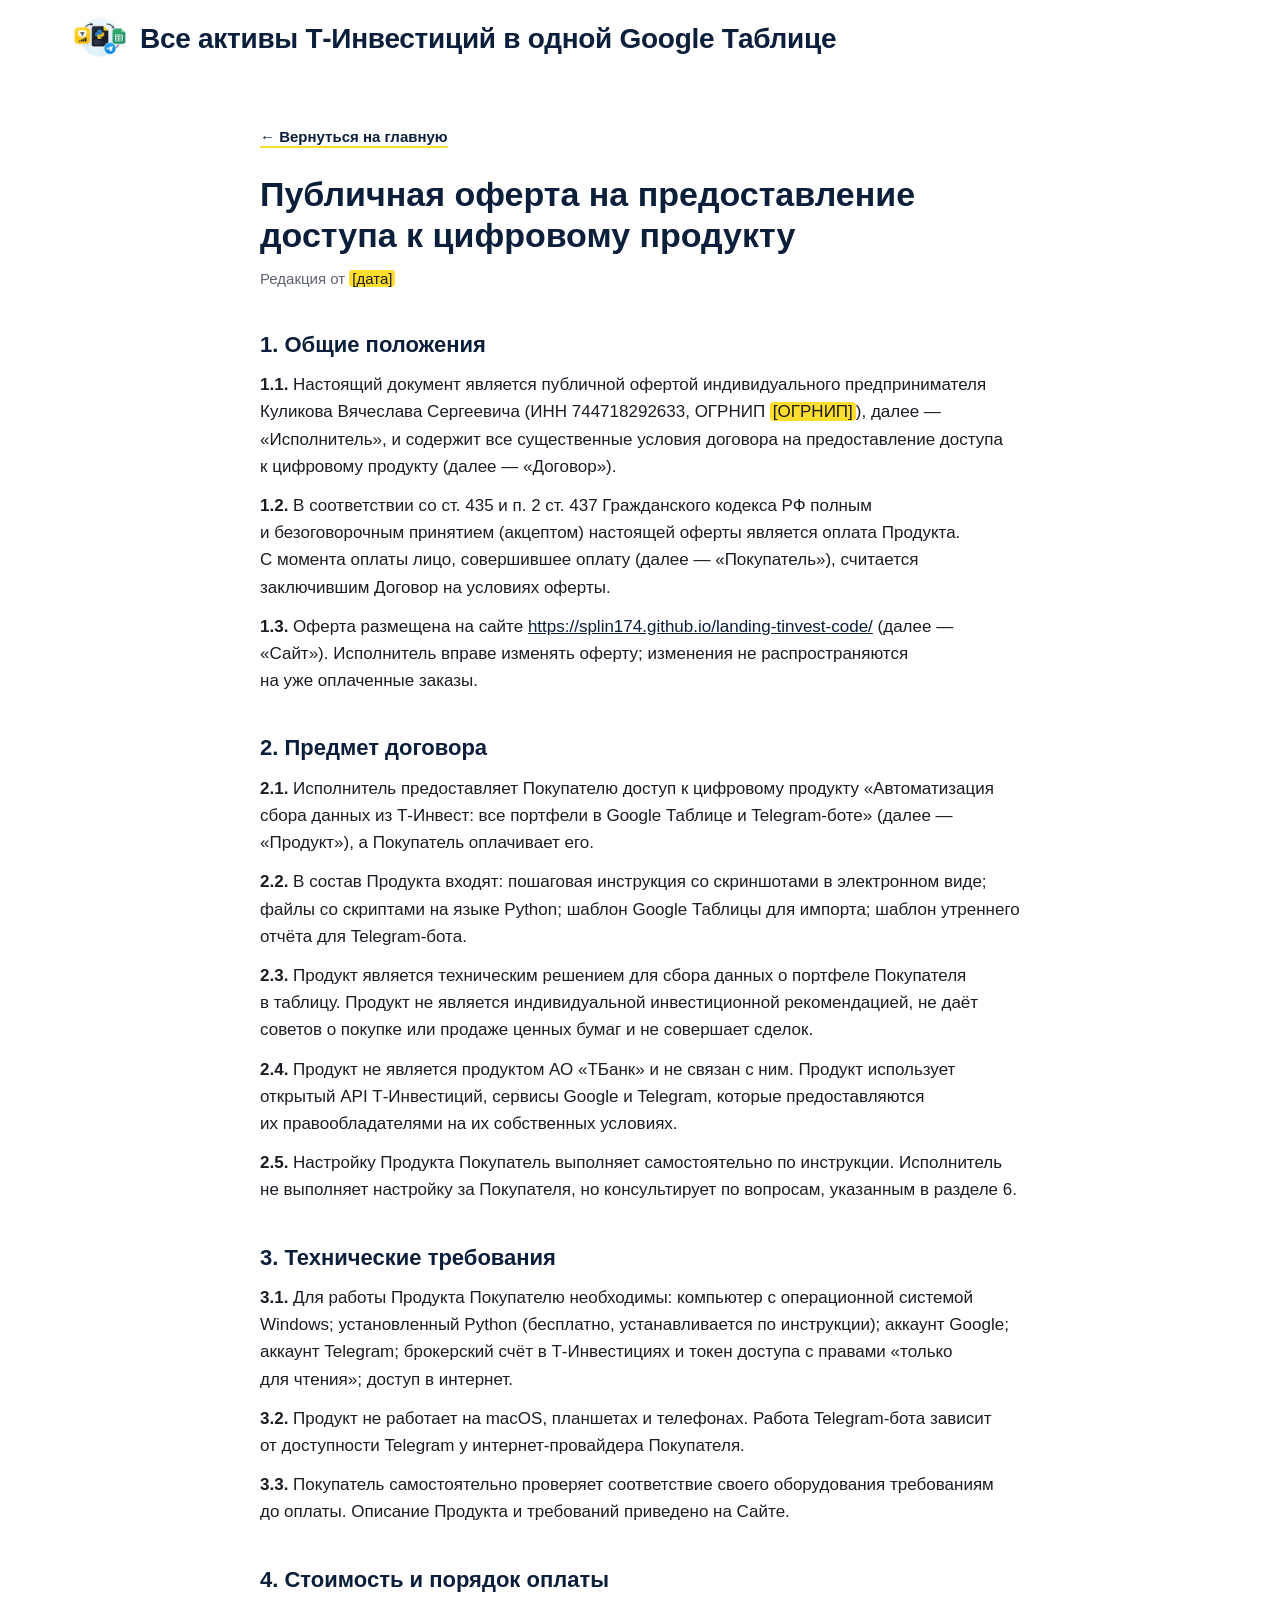
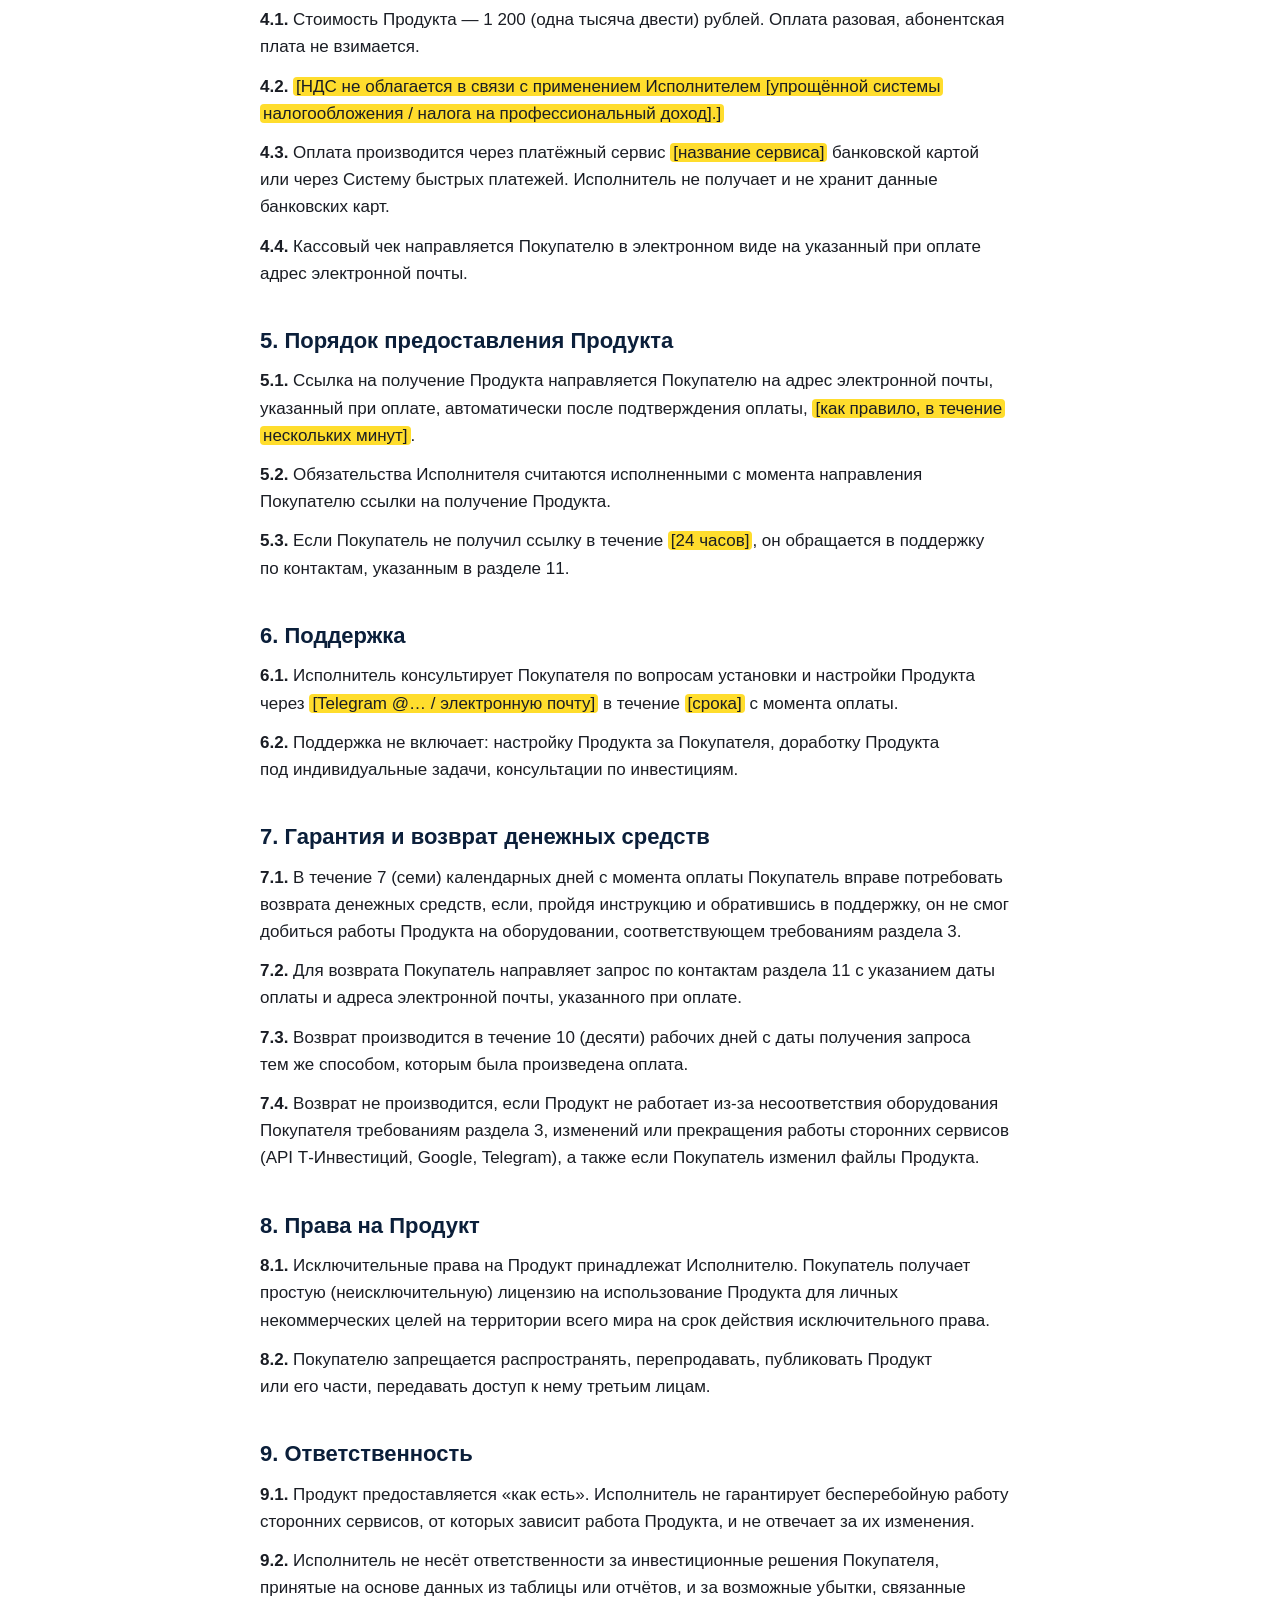
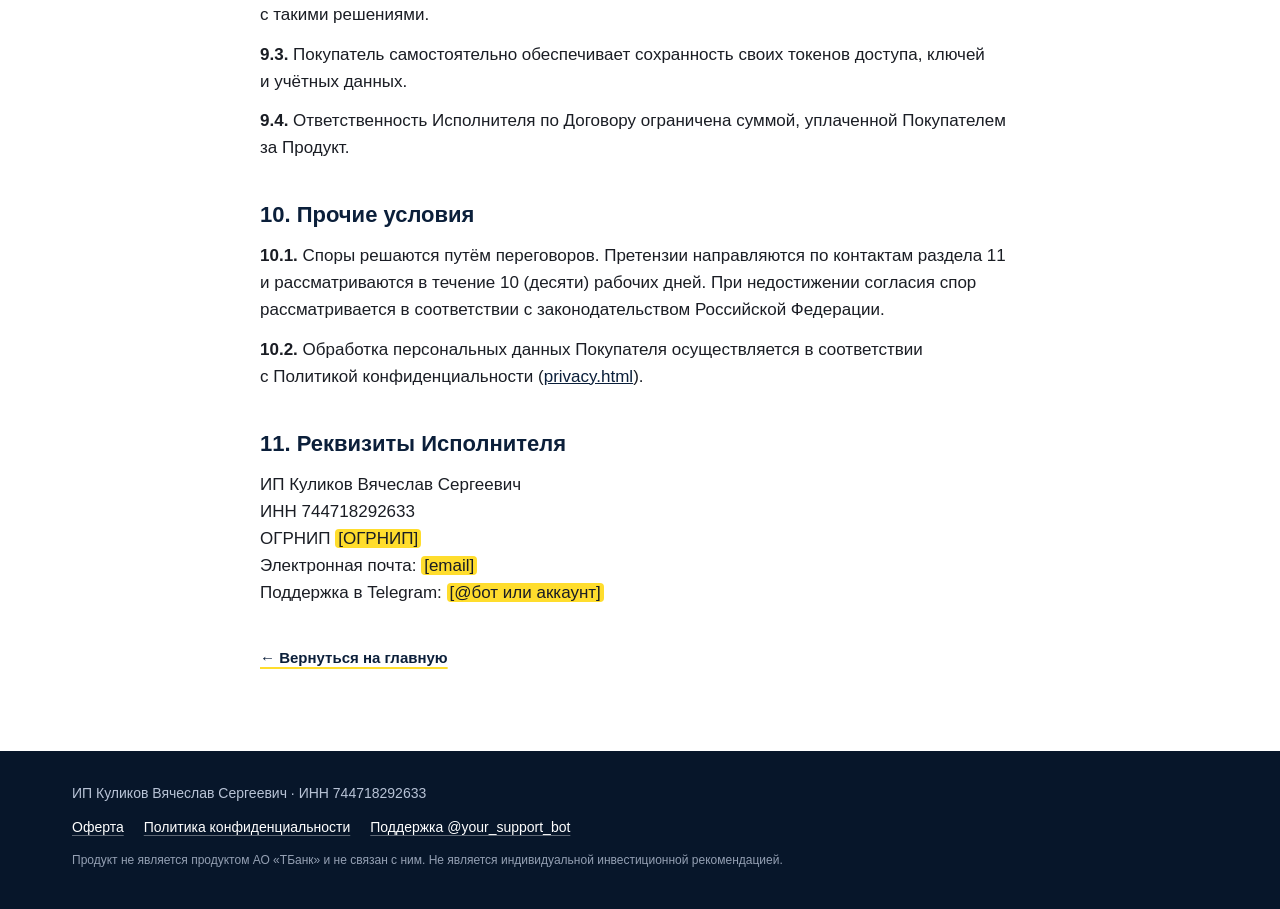
==== oferta.html @ 1ffd1fc6 "Страницы оферты и политики конфиденциальности, реквизиты в подвале - oferta.html и privacy.html: тек" ====
<!DOCTYPE html>
<html lang="ru">
<head>
  <meta charset="UTF-8">
  <meta name="viewport" content="width=device-width, initial-scale=1">
  <title>Публичная оферта — Т-Инвест: все портфели в Google Таблице и Telegram-боте</title>
  <meta name="description" content="Публичная оферта ИП Куликова В.С. на предоставление доступа к цифровому продукту «Автоматизация сбора данных из Т-Инвест: все портфели в Google Таблице и Telegram-боте».">
  <meta name="theme-color" content="#0B1F3A">
  <link rel="icon" type="image/png" href="images/favicon.png">
  <link rel="stylesheet" href="styles.css">
  <script>document.documentElement.classList.add('js');</script>
</head>
<body>
  <header class="header" id="top">
    <div class="container header__inner">
      <a class="logo" href="index.html" aria-label="На главную">
        <img class="logo__img" src="images/logo.webp" alt="Логотип: Т-Инвест, Python, Google Таблица и Telegram" width="56" height="56">
      </a>
      <p class="header__title">Все активы Т&#8209;Инвестиций в&nbsp;одной Google Таблице</p>
    </div>
  </header>

  <main class="doc">
    <div class="container doc__inner">
      <a class="doc__back" href="index.html">← Вернуться на&nbsp;главную</a>
      <h1 class="doc__title">Публичная оферта на&nbsp;предоставление доступа к&nbsp;цифровому продукту</h1>
      <p class="doc__date">Редакция от&nbsp;<mark class="doc__fill">[дата]</mark></p>
      <section class="doc__section">
        <h2 class="doc__h2">1. Общие положения</h2>
        <p class="doc__item"><span class="doc__num">1.1.</span> Настоящий документ является публичной офертой индивидуального предпринимателя Куликова Вячеслава Сергеевича (ИНН&nbsp;744718292633, ОГРНИП <mark class="doc__fill">[ОГРНИП]</mark>), далее&nbsp;— «Исполнитель», и&nbsp;содержит все&nbsp;существенные условия договора на&nbsp;предоставление доступа к&nbsp;цифровому продукту (далее&nbsp;— «Договор»).</p>
        <p class="doc__item"><span class="doc__num">1.2.</span> В&nbsp;соответствии со&nbsp;ст.&nbsp;435 и&nbsp;п.&nbsp;2 ст.&nbsp;437 Гражданского кодекса РФ&nbsp;полным и&nbsp;безоговорочным принятием (акцептом) настоящей оферты является оплата Продукта. С&nbsp;момента оплаты лицо, совершившее оплату (далее&nbsp;— «Покупатель»), считается заключившим Договор на&nbsp;условиях оферты.</p>
        <p class="doc__item"><span class="doc__num">1.3.</span> Оферта размещена на&nbsp;сайте <a href="index.html">https://splin174.github.io/landing-tinvest-code/</a> (далее&nbsp;— «Сайт»). Исполнитель вправе изменять оферту; изменения не&nbsp;распространяются на&nbsp;уже&nbsp;оплаченные заказы.</p>
      </section>
      <section class="doc__section">
        <h2 class="doc__h2">2. Предмет договора</h2>
        <p class="doc__item"><span class="doc__num">2.1.</span> Исполнитель предоставляет Покупателю доступ к&nbsp;цифровому продукту «Автоматизация сбора данных из&nbsp;Т‑Инвест: все&nbsp;портфели в&nbsp;Google Таблице и&nbsp;Telegram‑боте» (далее&nbsp;— «Продукт»), а&nbsp;Покупатель оплачивает его.</p>
        <p class="doc__item"><span class="doc__num">2.2.</span> В&nbsp;состав Продукта входят: пошаговая инструкция со&nbsp;скриншотами в&nbsp;электронном виде; файлы со&nbsp;скриптами на&nbsp;языке Python; шаблон Google Таблицы для&nbsp;импорта; шаблон утреннего отчёта для&nbsp;Telegram‑бота.</p>
        <p class="doc__item"><span class="doc__num">2.3.</span> Продукт является техническим решением для&nbsp;сбора данных о&nbsp;портфеле Покупателя в&nbsp;таблицу. Продукт не&nbsp;является индивидуальной инвестиционной рекомендацией, не&nbsp;даёт советов о&nbsp;покупке или&nbsp;продаже ценных бумаг и&nbsp;не&nbsp;совершает сделок.</p>
        <p class="doc__item"><span class="doc__num">2.4.</span> Продукт не&nbsp;является продуктом АО&nbsp;«ТБанк» и&nbsp;не&nbsp;связан с&nbsp;ним. Продукт использует открытый API Т‑Инвестиций, сервисы Google и&nbsp;Telegram, которые предоставляются их&nbsp;правообладателями на&nbsp;их&nbsp;собственных условиях.</p>
        <p class="doc__item"><span class="doc__num">2.5.</span> Настройку Продукта Покупатель выполняет самостоятельно по&nbsp;инструкции. Исполнитель не&nbsp;выполняет настройку за&nbsp;Покупателя, но&nbsp;консультирует по&nbsp;вопросам, указанным в&nbsp;разделе 6.</p>
      </section>
      <section class="doc__section">
        <h2 class="doc__h2">3. Технические требования</h2>
        <p class="doc__item"><span class="doc__num">3.1.</span> Для&nbsp;работы Продукта Покупателю необходимы: компьютер с&nbsp;операционной системой Windows; установленный Python (бесплатно, устанавливается по&nbsp;инструкции); аккаунт Google; аккаунт Telegram; брокерский счёт в&nbsp;Т‑Инвестициях и&nbsp;токен доступа с&nbsp;правами «только для&nbsp;чтения»; доступ в&nbsp;интернет.</p>
        <p class="doc__item"><span class="doc__num">3.2.</span> Продукт не&nbsp;работает на&nbsp;macOS, планшетах и&nbsp;телефонах. Работа Telegram‑бота зависит от&nbsp;доступности Telegram у&nbsp;интернет-провайдера Покупателя.</p>
        <p class="doc__item"><span class="doc__num">3.3.</span> Покупатель самостоятельно проверяет соответствие своего оборудования требованиям до&nbsp;оплаты. Описание Продукта и&nbsp;требований приведено на&nbsp;Сайте.</p>
      </section>
      <section class="doc__section">
        <h2 class="doc__h2">4. Стоимость и&nbsp;порядок оплаты</h2>
        <p class="doc__item"><span class="doc__num">4.1.</span> Стоимость Продукта&nbsp;— 1&nbsp;200&nbsp;(одна тысяча двести) рублей. Оплата разовая, абонентская плата не&nbsp;взимается.</p>
        <p class="doc__item"><span class="doc__num">4.2.</span> <mark class="doc__fill">[НДС не&nbsp;облагается в&nbsp;связи с&nbsp;применением Исполнителем [упрощённой системы налогообложения / налога на&nbsp;профессиональный доход].]</mark></p>
        <p class="doc__item"><span class="doc__num">4.3.</span> Оплата производится через платёжный сервис <mark class="doc__fill">[название сервиса]</mark> банковской картой или&nbsp;через Систему быстрых платежей. Исполнитель не&nbsp;получает и&nbsp;не&nbsp;хранит данные банковских карт.</p>
        <p class="doc__item"><span class="doc__num">4.4.</span> Кассовый чек&nbsp;направляется Покупателю в&nbsp;электронном виде на&nbsp;указанный при&nbsp;оплате адрес электронной почты.</p>
      </section>
      <section class="doc__section">
        <h2 class="doc__h2">5. Порядок предоставления Продукта</h2>
        <p class="doc__item"><span class="doc__num">5.1.</span> Ссылка на&nbsp;получение Продукта направляется Покупателю на&nbsp;адрес электронной почты, указанный при&nbsp;оплате, автоматически после подтверждения оплаты, <mark class="doc__fill">[как правило, в&nbsp;течение нескольких минут]</mark>.</p>
        <p class="doc__item"><span class="doc__num">5.2.</span> Обязательства Исполнителя считаются исполненными с&nbsp;момента направления Покупателю ссылки на&nbsp;получение Продукта.</p>
        <p class="doc__item"><span class="doc__num">5.3.</span> Если Покупатель не&nbsp;получил ссылку в&nbsp;течение <mark class="doc__fill">[24&nbsp;часов]</mark>, он&nbsp;обращается в&nbsp;поддержку по&nbsp;контактам, указанным в&nbsp;разделе 11.</p>
      </section>
      <section class="doc__section">
        <h2 class="doc__h2">6. Поддержка</h2>
        <p class="doc__item"><span class="doc__num">6.1.</span> Исполнитель консультирует Покупателя по&nbsp;вопросам установки и&nbsp;настройки Продукта через <mark class="doc__fill">[Telegram @… / электронную почту]</mark> в&nbsp;течение <mark class="doc__fill">[срока]</mark> с&nbsp;момента оплаты.</p>
        <p class="doc__item"><span class="doc__num">6.2.</span> Поддержка не&nbsp;включает: настройку Продукта за&nbsp;Покупателя, доработку Продукта под&nbsp;индивидуальные задачи, консультации по&nbsp;инвестициям.</p>
      </section>
      <section class="doc__section">
        <h2 class="doc__h2">7. Гарантия и&nbsp;возврат денежных средств</h2>
        <p class="doc__item"><span class="doc__num">7.1.</span> В&nbsp;течение 7&nbsp;(семи) календарных дней с&nbsp;момента оплаты Покупатель вправе потребовать возврата денежных средств, если, пройдя инструкцию и&nbsp;обратившись в&nbsp;поддержку, он&nbsp;не&nbsp;смог добиться работы Продукта на&nbsp;оборудовании, соответствующем требованиям раздела 3.</p>
        <p class="doc__item"><span class="doc__num">7.2.</span> Для&nbsp;возврата Покупатель направляет запрос по&nbsp;контактам раздела 11 с&nbsp;указанием даты оплаты и&nbsp;адреса электронной почты, указанного при&nbsp;оплате.</p>
        <p class="doc__item"><span class="doc__num">7.3.</span> Возврат производится в&nbsp;течение 10&nbsp;(десяти) рабочих дней с&nbsp;даты получения запроса тем&nbsp;же&nbsp;способом, которым была произведена оплата.</p>
        <p class="doc__item"><span class="doc__num">7.4.</span> Возврат не&nbsp;производится, если Продукт не&nbsp;работает из-за несоответствия оборудования Покупателя требованиям раздела 3, изменений или&nbsp;прекращения работы сторонних сервисов (API Т‑Инвестиций, Google, Telegram), а&nbsp;также если Покупатель изменил файлы Продукта.</p>
      </section>
      <section class="doc__section">
        <h2 class="doc__h2">8. Права на&nbsp;Продукт</h2>
        <p class="doc__item"><span class="doc__num">8.1.</span> Исключительные права на&nbsp;Продукт принадлежат Исполнителю. Покупатель получает простую (неисключительную) лицензию на&nbsp;использование Продукта для&nbsp;личных некоммерческих целей на&nbsp;территории всего мира на&nbsp;срок действия исключительного права.</p>
        <p class="doc__item"><span class="doc__num">8.2.</span> Покупателю запрещается распространять, перепродавать, публиковать Продукт или&nbsp;его&nbsp;части, передавать доступ к&nbsp;нему третьим лицам.</p>
      </section>
      <section class="doc__section">
        <h2 class="doc__h2">9. Ответственность</h2>
        <p class="doc__item"><span class="doc__num">9.1.</span> Продукт предоставляется «как&nbsp;есть». Исполнитель не&nbsp;гарантирует бесперебойную работу сторонних сервисов, от&nbsp;которых зависит работа Продукта, и&nbsp;не&nbsp;отвечает за&nbsp;их&nbsp;изменения.</p>
        <p class="doc__item"><span class="doc__num">9.2.</span> Исполнитель не&nbsp;несёт ответственности за&nbsp;инвестиционные решения Покупателя, принятые на&nbsp;основе данных из&nbsp;таблицы или&nbsp;отчётов, и&nbsp;за&nbsp;возможные убытки, связанные с&nbsp;такими решениями.</p>
        <p class="doc__item"><span class="doc__num">9.3.</span> Покупатель самостоятельно обеспечивает сохранность своих токенов доступа, ключей и&nbsp;учётных данных.</p>
        <p class="doc__item"><span class="doc__num">9.4.</span> Ответственность Исполнителя по&nbsp;Договору ограничена суммой, уплаченной Покупателем за&nbsp;Продукт.</p>
      </section>
      <section class="doc__section">
        <h2 class="doc__h2">10. Прочие условия</h2>
        <p class="doc__item"><span class="doc__num">10.1.</span> Споры решаются путём переговоров. Претензии направляются по&nbsp;контактам раздела 11 и&nbsp;рассматриваются в&nbsp;течение 10&nbsp;(десяти) рабочих дней. При&nbsp;недостижении согласия спор рассматривается в&nbsp;соответствии с&nbsp;законодательством Российской Федерации.</p>
        <p class="doc__item"><span class="doc__num">10.2.</span> Обработка персональных данных Покупателя осуществляется в&nbsp;соответствии с&nbsp;Политикой конфиденциальности (<a href="privacy.html">privacy.html</a>).</p>
      </section>
      <section class="doc__section">
        <h2 class="doc__h2">11. Реквизиты Исполнителя</h2>
        <p class="doc__requisites">ИП&nbsp;Куликов Вячеслав Сергеевич<br>
          ИНН&nbsp;744718292633<br>
          ОГРНИП <mark class="doc__fill">[ОГРНИП]</mark><br>
          Электронная почта: <mark class="doc__fill">[email]</mark><br>
          Поддержка в&nbsp;Telegram: <mark class="doc__fill">[@бот или&nbsp;аккаунт]</mark></p>
      </section>
      <a class="doc__back doc__back--bottom" href="index.html">← Вернуться на&nbsp;главную</a>
    </div>
  </main>

  <footer class="footer">
    <div class="container">
      <p>ИП Куликов Вячеслав Сергеевич · ИНН&nbsp;744718292633</p>
      <p class="footer__links">
        <a href="oferta.html">Оферта</a>
        <a href="privacy.html">Политика конфиденциальности</a>
        <a href="https://t.me/your_support_bot" target="_blank" rel="noopener">Поддержка @your_support_bot</a> <!-- TODO: реальный бот поддержки -->
      </p>
      <p class="footer__legal">Продукт не является продуктом АО «ТБанк» и не связан с ним. Не является индивидуальной инвестиционной рекомендацией.</p>
    </div>
  </footer>

  <script src="script.js" defer></script>
</body>
</html>
---- styles.css ----
/* =========================================================
   Переменные: цвета, отступы, радиусы
   ========================================================= */
:root {
  --navy: #0B1F3A;
  --navy-2: #13294B;
  --navy-3: #1C3560;
  --yellow: #FFDD2D;
  --yellow-hover: #FFE55C;
  --yellow-soft: #FFF8D6;
  --yellow-border: #FBE58A;
  --yellow-ink: #8A6A00;
  --white: #FFFFFF;
  --bg-soft: #F6F7F9;
  --card: #F2F3F5;
  --line: #E4E6EA;
  --text: #1A1D24;
  --muted: #5C6370;
  --on-dark: #FFFFFF;
  --on-dark-muted: #B8C3D6;
  --green: #1E9E5A;
  --red: #D93025;

  --font: -apple-system, BlinkMacSystemFont, "Segoe UI", Roboto, sans-serif;

  --gap: 16px;
  --gutter: 16px;
  --section-y: 56px;
  --radius: 16px;
  --radius-sm: 10px;
  --header-h: 64px;

  --shadow: 0 6px 24px rgba(11, 31, 58, 0.08);
  --shadow-cta: 0 10px 30px rgba(255, 221, 45, 0.45), 0 2px 6px rgba(0, 0, 0, 0.2);
}

/* =========================================================
   База
   ========================================================= */
*,
*::before,
*::after { box-sizing: border-box; }

html { -webkit-text-size-adjust: 100%; }

body {
  margin: 0;
  font-family: var(--font);
  font-size: 16px;
  line-height: 1.55;
  color: var(--text);
  background: var(--white);
  -webkit-font-smoothing: antialiased;
  overflow-x: hidden;
}

img, video { display: block; max-width: 100%; height: auto; }

h1, h2, h3, p { margin: 0; }

a { color: inherit; }

button { font: inherit; }

:focus-visible { outline: 3px solid var(--yellow); outline-offset: 3px; border-radius: 6px; }

.container {
  width: 100%;
  max-width: 1200px;
  margin: 0 auto;
  padding: 0 var(--gutter);
}

.narrow { max-width: 860px; }

/* =========================================================
   Кнопки
   ========================================================= */
.btn {
  display: inline-flex;
  align-items: center;
  justify-content: center;
  gap: 8px;
  border: 0;
  border-radius: 12px;
  font-weight: 700;
  text-decoration: none;
  text-align: center;
  cursor: pointer;
  transition: transform .15s ease, background-color .15s ease, box-shadow .15s ease;
}

.btn--primary {
  background: var(--yellow);
  color: var(--navy);
  box-shadow: 0 4px 14px rgba(255, 221, 45, 0.35);
}
.btn--primary:hover { background: var(--yellow-hover); transform: translateY(-1px); }
.btn--primary:active { transform: translateY(0); }

.btn--dark { background: var(--navy); color: var(--white); }
.btn--dark:hover { background: var(--navy-3); }

.btn--sm { padding: 10px 14px; font-size: 14px; }
.btn--lg { padding: 18px 28px; font-size: 18px; width: 100%; }
.btn--xl {
  padding: 22px 32px;
  font-size: 20px;
  letter-spacing: .02em;
  width: 100%;
  box-shadow: var(--shadow-cta);
}

/* =========================================================
   Общие элементы секций (в стиле гайда: жёлтая плашка + заголовок)
   ========================================================= */
.section { padding: var(--section-y) 0; }
.section--soft { background: var(--bg-soft); }
.section--dark { background: var(--navy); color: var(--on-dark); }

.section__head { margin-bottom: 28px; }
.section__head--center { text-align: center; }
.section__head--center .bar { margin-left: auto; margin-right: auto; }

.bar {
  display: block;
  width: 56px;
  height: 6px;
  border-radius: 3px;
  background: var(--yellow);
  margin-bottom: 16px;
}

.section__title {
  font-size: 28px;
  line-height: 1.2;
  font-weight: 800;
  letter-spacing: -0.01em;
}

.section__text {
  margin-top: 12px;
  font-size: 17px;
  color: var(--muted);
}
.section--dark .section__text { color: var(--on-dark-muted); }


/* Жёлтая плашка-выноска, как в гайде */
.callout {
  background: var(--yellow-soft);
  border: 1px solid var(--yellow-border);
  border-radius: var(--radius);
  padding: 20px;
  font-size: 17px;
}

/* Плашка-вступление в тёмном аккордеоне «Техническая логика работы» */
.acc__intro { margin-bottom: 32px; }
.section--dark .callout { background: rgba(255, 221, 45, .08); border-color: rgba(255, 221, 45, .4); color: var(--on-dark); }
.section--dark .callout strong { color: var(--yellow); }

.note { margin-top: 20px; color: var(--muted); }

/* Тонкий разделитель внутри секции (блок 6: Безопасность → Гарантия) */
.divider { margin: 48px 0; border: 0; border-top: 1px solid var(--line); }

/* Кнопка покупки + цена: на мобильном цена над кнопкой, с 768px — слева от неё */
.buy {
  display: flex;
  flex-direction: column;
  align-items: center;
  gap: 14px;
  text-align: center;
}
.buy > .btn { max-width: 100%; }

.price { display: grid; gap: 4px; margin: 0; }
.price__value { font-size: 34px; line-height: 1.1; font-weight: 700; color: var(--navy); white-space: nowrap; }
.price__note { font-size: 14px; line-height: 1.35; color: var(--muted); }
.section--dark .price__value { color: var(--yellow); }
.section--dark .price__note { color: var(--on-dark-muted); }

.cta-note { margin-top: 14px; font-size: 14px; color: var(--muted); }
.cta-note--light { color: var(--on-dark-muted); }
/* Финальный CTA: сроки под кнопкой — полужирно и на 2px крупнее */
.cta-note--strong { font-size: 16px; font-weight: 700; line-height: 1.45; }

/* Скриншоты + плейсхолдер, если картинка не загрузилась */
.shot { margin: 0; position: relative; }
.shot img { border-radius: var(--radius-sm); }
.shot figcaption { margin-top: 10px; font-size: 14px; color: var(--muted); text-align: center; }
.section--dark .shot figcaption { color: var(--on-dark-muted); }

.shot--card {
  background: var(--white);
  border: 1px solid var(--line);
  border-radius: var(--radius);
  padding: 10px;
  box-shadow: var(--shadow);
}
.shot--card img { width: 100%; }
.section--dark .shot--card { border-color: var(--navy-3); }
.section--dark .shot--card figcaption { color: var(--muted); }

.shot--missing {
  min-height: 220px;
  background: #eee;
  border-radius: var(--radius);
}
.shot--missing img { display: none; }
.shot--missing::after {
  content: attr(data-alt);
  position: absolute;
  inset: 0;
  display: flex;
  align-items: center;
  justify-content: center;
  padding: 16px;
  text-align: center;
  color: #777;
  font-size: 14px;
}

/* Плавное появление */
.js .reveal {
  opacity: 0;
  transform: translateY(20px);
  transition: opacity .6s ease, transform .6s ease;
}
.js .reveal.is-visible { opacity: 1; transform: none; }

/* =========================================================
   Шапка (вне нумерации блоков)
   ========================================================= */
/* На мобильном шапка обычная (не липкая), с 768px — липкая */
.header {
  position: relative;
  top: 0;
  z-index: 50;
  background: var(--white);
  border-bottom: 1px solid transparent;
  transition: box-shadow .2s ease, border-color .2s ease;
}
.header--scrolled { box-shadow: 0 4px 18px rgba(11, 31, 58, .12); border-bottom-color: var(--line); }

.header__inner {
  display: flex;
  align-items: center;
  gap: 12px;
  min-height: var(--header-h);
}

.logo {
  display: flex;
  align-items: center;
  gap: 10px;
  text-decoration: none;
  color: var(--navy);
  min-width: 0;
}
.logo__img { width: 48px; height: 48px; flex-shrink: 0; }

/* Главный заголовок страницы (H1) рядом с логотипом */
.header__title {
  min-width: 0;
  font-size: 20px;
  line-height: 1.25;
  font-weight: 800;
  letter-spacing: -0.01em;
  color: var(--navy);
}
.header__inner > .btn { flex-shrink: 0; white-space: nowrap; }

/* =========================================================
   Блок 1 — Первый экран
   ========================================================= */
.hero {
  padding: 40px 0 48px;
  background:
    radial-gradient(circle at 85% 10%, rgba(255, 221, 45, .14), transparent 45%),
    var(--navy);
}

.hero__inner { display: grid; gap: 36px; }


.hero__audience {
  margin-top: 0;
  font-size: 21px;
  line-height: 1.35;
  font-weight: 700;
  color: var(--yellow);
}

.hero__promise {
  margin-top: 22px;
  font-size: 20px;
  line-height: 1.35;
  font-weight: 700;
  color: var(--on-dark);
}

.hero__lead {
  margin-top: 16px;
  font-size: 17px;
  color: var(--on-dark-muted);
}

.hero__cta { margin-top: 28px; }
/* Акцент и звёздочка-сноска: тёмно-золотой на светлом фоне, жёлтый — на тёмных секциях */
.hero__accent { color: var(--yellow-ink); font-weight: 800; }
.section--dark .hero__accent { color: var(--yellow); }

/* Плашки-теги под обещанием */
/* Две строки на всех ширинах: «Без навыков программирования», ниже «Навсегда» · «Без подписок» */
.hero-tags {
  list-style: none;
  margin: 22px 0 0;
  padding: 0;
  display: grid;
  grid-template-columns: repeat(2, max-content);
  gap: 16px;
}
.hero-tag:first-child { grid-column: 1 / -1; justify-self: start; }
.hero-tag {
  display: inline-flex;
  align-items: center;
  gap: 8px;
  padding: 8px 15px;
  border-radius: 999px;
  background: rgba(255, 255, 255, .08);
  border: 1px solid rgba(255, 255, 255, .14);
  color: var(--on-dark);
  font-size: 17px;
  font-weight: 600;
  line-height: 1.3;
  white-space: nowrap;
}
.hero-tag::before { content: "✓"; color: var(--yellow); font-weight: 800; }
/* Уже 360px: плашка «Без навыков программирования» не помещалась в 288px и давала горизонтальную прокрутку */
@media (max-width: 359px) {
  .hero-tag { padding: 8px 12px; font-size: 15px; white-space: normal; }
  .hero__content { min-width: 0; }
}

/* Сроки: шаги с номерами. На мобильном столбиком с вертикальной линией, с 768px в ряд со стрелкой-линией */
.hero-steps {
  list-style: none;
  margin: 28px 0 0;
  padding: 0;
  display: grid;
  gap: 18px;
}
.hero-step {
  position: relative;
  display: grid;
  grid-template-columns: 36px 1fr;
  gap: 14px;
  align-items: start;
  align-content: start;
}
.hero-step:not(:last-child)::after {
  content: "";
  position: absolute;
  left: 17px;
  top: 42px;
  bottom: -14px;
  width: 2px;
  border-radius: 1px;
  background: rgba(255, 221, 45, .45);
}
.hero-step__num {
  display: grid;
  place-items: center;
  width: 36px;
  height: 36px;
  border-radius: 50%;
  background: var(--yellow);
  color: var(--navy);
  font-size: 17px;
  font-weight: 800;
}
.hero-step__body { display: grid; gap: 2px; }
.hero-step__time { font-size: 24px; line-height: 1.2; font-weight: 800; color: var(--yellow); white-space: nowrap; }
.hero-step__text { font-size: 17px; line-height: 1.35; font-weight: 600; color: var(--on-dark); }

/* Карусель листов таблицы: рамка 5:4 — высота не меняется при листании, картинка вписана целиком */
.hero__media { width: 100%; min-width: 0; }
.hero__carousel .carousel__track { box-shadow: 0 20px 50px rgba(0, 0, 0, .35); }
.hero__carousel.carousel--frame .carousel__slide { aspect-ratio: 5 / 4; padding: 8px; background: var(--white); border: 0; }
.hero__carousel.carousel--frame .carousel__slide img { border-radius: 4px; }

/* Бонус под шагами: текст + скриншот утреннего отчёта */
/* Расстояние от главного скриншота до бонуса: 36 + 4 = 40px на мобильном, 32 + 24 = 56px с 768px */
.hero__bonus { display: grid; gap: 18px; margin-top: 4px; }
.hero__bonus .hero__lead { margin-top: 0; }
.hero__bonus-shot { width: 100%; max-width: 422px; }
.hero__bonus-shot img { width: 100%; box-shadow: 0 12px 32px rgba(0, 0, 0, .35); }

/* =========================================================
   Блок 2 — Боль (Знакомо?)
   ========================================================= */
/* Верхний отступ на треть меньше обычного (56 / 80 / 104 → 38 / 54 / 70): после тёмного hero не было лишней пустоты */
#pain { padding-top: 38px; }
.pain-list {
  list-style: none;
  margin: 0;
  padding: 0;
  display: grid;
  gap: 12px;
}

/* Плашки в ряду одной высоты (растягиваются сеткой), текст сразу под заголовком, свободное место — внизу */
.pain-card {
  display: grid;
  grid-template-columns: 44px minmax(0, 1fr);
  column-gap: 14px;
  align-items: start;
  background: var(--card);
  border-radius: var(--radius);
  padding: 18px;
}

.pain-card__body { display: grid; align-content: start; gap: 6px; }
.pain-card__title { padding-top: 10px; font-size: 18px; line-height: 1.3; font-weight: 700; color: var(--text); }
.pain-card__body p { color: var(--text); }

.pain-card__icon {
  display: grid;
  place-items: center;
  width: 44px;
  height: 44px;
  border-radius: 12px;
  background: var(--yellow);
  font-size: 22px;
}

/* =========================================================
   Блок 3 — Кому
   ========================================================= */
/* Чек-лист без карточек: жёлтая галочка в кружке + текст. С 1024px — две колонки по три пункта */
.fit-list {
  list-style: none;
  margin: 0;
  padding: 0;
  display: grid;
  gap: 20px;
}
.fit-item {
  display: grid;
  grid-template-columns: 28px minmax(0, 1fr);
  column-gap: 14px;
  align-items: start;
  font-size: 17px;
  line-height: 28px;
}
.fit-item__check {
  display: grid;
  place-items: center;
  width: 28px;
  height: 28px;
  border-radius: 50%;
  background: var(--yellow);
  color: var(--navy);
}
.fit-item p { color: var(--on-dark-muted); }
.fit-item strong { color: var(--on-dark); font-weight: 700; }

/* Подблок «Кому не подойдёт»: компактный, вторичный, отделён тонкой линией */
.nofit {
  margin-top: 40px;
  padding-top: 32px;
  border-top: 1px solid rgba(255, 255, 255, .12);
}
.nofit__title { font-size: 22px; line-height: 1.3; font-weight: 700; color: var(--on-dark); }
.nofit__lead { margin-top: 8px; font-size: 16px; line-height: 1.5; color: var(--on-dark-muted); }
.nofit-list {
  list-style: none;
  margin: 20px 0 0;
  padding: 0;
  display: grid;
  gap: 14px;
}
.nofit-item {
  display: grid;
  grid-template-columns: 26px minmax(0, 1fr);
  column-gap: 12px;
  align-items: start;
  font-size: 16px;
  line-height: 26px;
}
.nofit-item__x {
  display: grid;
  place-items: center;
  width: 26px;
  height: 26px;
  border-radius: 50%;
  background: rgba(229, 115, 107, .14);
  border: 1px solid rgba(229, 115, 107, .45);
  color: #E8847C;
}
.nofit-item p { color: var(--on-dark-muted); }
.nofit-item strong { color: var(--on-dark); font-weight: 700; }

/* =========================================================
   4.2 Как запустить автоматизацию? — шаги 1–6 (кнопки) + общая карусель
   ========================================================= */
.auto-steps { list-style: none; margin: 0; padding: 0; display: grid; gap: 10px; }
.auto-step {
  width: 100%;
  display: flex;
  align-items: flex-start;
  gap: 14px;
  padding: 12px 14px;
  text-align: left;
  font: inherit;
  font-size: 17px;
  line-height: 1.5;
  color: var(--text);
  background: transparent;
  border: 2px solid transparent;
  border-radius: var(--radius);
  cursor: pointer;
  transition: border-color .2s ease, background-color .2s ease;
}
.auto-step:hover { border-color: var(--yellow-border); }
.auto-step:focus-visible { outline: 3px solid var(--navy); outline-offset: 2px; }
.auto-step[aria-current="true"] { background: var(--yellow-soft); border-color: var(--yellow); }
.auto-step__num {
  flex-shrink: 0;
  display: grid;
  place-items: center;
  width: 36px;
  height: 36px;
  border-radius: 50%;
  background: var(--yellow);
  color: var(--navy);
  font-size: 17px;
  font-weight: 800;
}
.auto-step__text { padding-top: 4px; }
.auto-step__text strong { font-weight: 700; }

/* =========================================================
   Аккордеон (<details>): «Что в инструкции?», «Техническая логика работы»
   ========================================================= */
.section--acc { padding: 40px 0; }
.acc {
  border-radius: var(--radius);
  background: var(--white);
  border: 1px solid var(--line);
  box-shadow: var(--shadow);
  interpolate-size: allow-keywords;
}
.section--dark .acc { background: var(--navy-2); border-color: var(--navy-3); box-shadow: none; }
.acc__summary {
  display: flex;
  align-items: center;
  justify-content: space-between;
  gap: 16px;
  padding: 20px 22px;
  cursor: pointer;
  list-style: none;
  border-radius: var(--radius);
}
.acc__summary::-webkit-details-marker { display: none; }
.acc__summary:focus-visible { outline: 3px solid var(--yellow); outline-offset: 3px; }
.acc__title { font-size: 22px; line-height: 1.25; font-weight: 800; letter-spacing: -0.01em; }
.acc__chevron {
  flex-shrink: 0;
  display: grid;
  place-items: center;
  width: 40px;
  height: 40px;
  border-radius: 50%;
  background: var(--yellow);
  color: var(--navy);
  transition: transform .3s ease;
}
.acc[open] .acc__chevron { transform: rotate(180deg); }
.acc__summary:hover .acc__chevron { background: var(--yellow-hover); }
.acc__body { padding: 4px 22px 24px; }
.acc__media { display: grid; gap: 24px; }
/* Плавное раскрытие (браузеры с поддержкой ::details-content); в остальных — мгновенно */
.acc::details-content {
  block-size: 0;
  overflow: hidden;
  transition: block-size .35s ease, content-visibility .35s ease allow-discrete;
}
.acc[open]::details-content { block-size: auto; }
@media (prefers-reduced-motion: reduce) {
  .acc::details-content, .acc__chevron { transition: none; }
}

/* =========================================================
   4.2 · продолжение — Техническая логика работы (аккордеон; бывший «Как это работает?»)
   ========================================================= */
.flow {
  display: flex;
  flex-direction: column;
  align-items: center;
  gap: 8px;
  background: var(--navy-2);
  border: 1px solid var(--navy-3);
  border-radius: var(--radius);
  padding: 24px 16px;
  margin-bottom: 32px;
}

.flow__node {
  display: flex;
  flex-direction: column;
  align-items: center;
  gap: 8px;
  text-align: center;
}

.flow__label { font-weight: 700; font-size: 15px; }

.flow__icon {
  display: grid;
  place-items: center;
  width: 64px;
  height: 64px;
  border-radius: 16px;
  font-weight: 900;
  font-size: 32px;
}
.flow__icon--tinvest { background: var(--yellow); color: var(--navy); }
.flow__icon--python { background: #1A1F2B; border: 1px solid #3A4458; }
.flow__icon--sheets { background: #1E9E5A; }
.flow__icon--tg { background: #229ED9; border-radius: 50%; }

.flow__pair { display: flex; gap: 10px; }

.flow__arrow {
  width: 2px;
  height: 28px;
  background: var(--yellow);
  position: relative;
}
.flow__arrow::after {
  content: "";
  position: absolute;
  left: 50%;
  bottom: -2px;
  width: 10px;
  height: 10px;
  border-right: 2px solid var(--yellow);
  border-bottom: 2px solid var(--yellow);
  transform: translateX(-50%) rotate(45deg);
}

.how__grid { display: grid; grid-template-columns: minmax(0, 1fr); gap: 28px; }
.how__text { display: grid; gap: 16px; align-content: start; font-size: 17px; color: var(--on-dark-muted); }
.how__media { align-self: start; min-width: 0; }

/* =========================================================
   Двухколоночный layout (текст + скрин): «Что в инструкции?» и блок 6 «Безопасность»
   ========================================================= */
.split { display: grid; gap: 32px; align-items: start; }

/* =========================================================
   Блок 6 — Безопасность и гарантия · Безопасность
   ========================================================= */
.checklist {
  list-style: none;
  margin: 0;
  padding: 0;
  display: grid;
  gap: 14px;
}

.checklist li {
  position: relative;
  padding: 16px 16px 16px 56px;
  background: var(--card);
  border-radius: var(--radius);
}

.checklist li::before {
  content: "";
  position: absolute;
  left: 16px;
  top: 16px;
  width: 26px;
  height: 26px;
  border-radius: 50%;
  background: var(--yellow) url("data:image/svg+xml,%3Csvg xmlns='http://www.w3.org/2000/svg' viewBox='0 0 24 24'%3E%3Cpath d='M5 12.5l4.5 4.5L19 7.5' fill='none' stroke='%230B1F3A' stroke-width='3' stroke-linecap='round' stroke-linejoin='round'/%3E%3C/svg%3E") center / 16px no-repeat;
}

/* =========================================================
   4.1 · продолжение — Что в инструкции? (аккордеон; бывший «Один час — и навсегда»)
   ========================================================= */
.time-table {
  width: 100%;
  border-collapse: collapse;
  background: var(--white);
  border-radius: var(--radius);
  overflow: hidden;
  border: 1px solid var(--line);
}

.time-table th,
.time-table td { padding: 14px 16px; text-align: left; }

.time-table thead th {
  background: var(--yellow);
  color: var(--navy);
  font-size: 14px;
  text-transform: uppercase;
  letter-spacing: .04em;
}

.time-table tbody tr + tr td { border-top: 1px solid var(--line); }
.time-table td:last-child { white-space: nowrap; font-weight: 700; text-align: right; }

.time-table tfoot th,
.time-table tfoot td {
  background: var(--navy);
  color: var(--white);
  font-size: 17px;
}
.time-table tfoot td { color: var(--yellow); text-align: right; }

/* На мобильном таблица превращается в список */
@media (max-width: 479px) {
  /* Кнопка покупки на телефоне — текст в одну строку */
  .buy > .btn--xl { width: 100%; padding: 20px 16px; font-size: 18px; letter-spacing: 0; white-space: nowrap; }
  .time-table thead { position: absolute; width: 1px; height: 1px; overflow: hidden; clip: rect(0 0 0 0); }
  .time-table,
  .time-table tbody,
  .time-table tfoot { display: block; }
  .time-table tfoot tr { display: flex; justify-content: space-between; background: var(--navy); }
  .time-table tbody tr {
    display: flex;
    justify-content: space-between;
    align-items: baseline;
    gap: 12px;
    padding: 12px 14px;
  }
  .time-table tbody tr + tr { border-top: 1px solid var(--line); }
  .time-table tbody td { padding: 0; border: 0; display: block; }
  .time-table tbody tr + tr td { border-top: 0; }
  .time-table tbody td:first-child::before { content: "• "; color: #E0B800; font-weight: 800; }
}

/* =========================================================
   Блок 4 — Продукт · 4.1 Что получаю? и 4.2 Как работает автоматизация? (пункты «текст + скриншот»)
   ========================================================= */
/* 4.1: плашки + общая карусель скриншотов в рамке 4:3 */
.gallery { display: grid; gap: 24px; }
.gallery__media { display: grid; gap: 8px; min-width: 0; order: -1; }
.gallery__hint { font-size: 13px; color: var(--muted); text-align: center; }
/* Подсказка под каруселью на тёмном фоне блока 1: читается, но второстепенная */
.section--dark .gallery__hint { color: rgba(184, 195, 214, .75); }
.hero__media .gallery__hint { margin-top: 8px; }
.pick-list { list-style: none; margin: 0; padding: 0; display: grid; gap: 10px; }
.pick {
  width: 100%;
  display: flex;
  align-items: flex-start;
  gap: 14px;
  padding: 14px 16px;
  text-align: left;
  font: inherit;
  font-size: 16px;
  line-height: 1.5;
  color: var(--text);
  background: var(--card);
  border: 2px solid transparent;
  border-radius: var(--radius);
  cursor: pointer;
  transition: border-color .2s ease, background-color .2s ease;
}
.pick:hover { border-color: var(--yellow-border); }
.pick:focus-visible { outline: 3px solid var(--navy); outline-offset: 2px; }
.pick[aria-current="true"] { background: var(--yellow-soft); border-color: var(--yellow); }
.pick__text strong { font-weight: 700; }
.pick .feature__icon { width: 40px; height: 40px; font-size: 20px; }

.carousel--frame { min-width: 0; }
.carousel--frame .carousel__slide {
  min-width: 0;
  aspect-ratio: 4 / 3;
  display: flex;
  align-items: center;
  justify-content: center;
  padding: 12px;
  background: var(--card);
  border: 1px solid var(--line);
}
/* Картинка вписана целиком, без обрезки и без растягивания сверх натурального размера */
.carousel--frame .carousel__slide img {
  width: auto;
  height: auto;
  max-width: 100%;
  max-height: 100%;
  object-fit: contain;
  border-radius: 6px;
  cursor: zoom-in;
}

/* Лайтбокс */
.lightbox {
  position: fixed;
  inset: 0;
  z-index: 100;
  display: grid;
  place-items: center;
  padding: 56px 16px 16px;
  background: rgba(11, 31, 58, .92);
}
.lightbox[hidden] { display: none; }
.lightbox__img { max-width: 100%; max-height: 100%; object-fit: contain; border-radius: 8px; background: var(--white); }
.lightbox__close {
  position: absolute;
  top: 12px;
  right: 12px;
  width: 44px;
  height: 44px;
  border: 0;
  border-radius: 50%;
  background: var(--yellow);
  color: var(--navy);
  font-size: 26px;
  line-height: 1;
  cursor: pointer;
}
.lightbox__close:focus-visible { outline: 3px solid var(--white); outline-offset: 2px; }
/* Стрелки лайтбокса — листают скриншоты той же карусели */
.lightbox__nav {
  position: absolute;
  top: 50%;
  width: 44px;
  height: 44px;
  margin-top: -22px;
  border: 0;
  border-radius: 50%;
  background: var(--yellow);
  color: var(--navy);
  font-size: 18px;
  cursor: pointer;
}
.lightbox__nav[hidden] { display: none; }
.lightbox__nav--prev { left: 12px; }
.lightbox__nav--next { right: 12px; }
.lightbox__nav:focus-visible { outline: 3px solid var(--white); outline-offset: 2px; }
img[data-zoom] { cursor: zoom-in; }

.feature {
  display: flex;
  align-items: flex-start;
  gap: 14px;
  background: var(--card);
  border-radius: var(--radius);
  padding: 18px;
  font-weight: 500;
}

.feature__icon {
  flex-shrink: 0;
  display: grid;
  place-items: center;
  width: 44px;
  height: 44px;
  border-radius: 12px;
  background: var(--navy);
  font-size: 22px;
}


/* Акцентная карточка (блок «Безопасность») */
.feature--accent {
  margin-top: 14px;
  background: var(--yellow-soft);
  border: 1px solid var(--yellow-border);
  font-weight: 700;
}

/* Карусель */
.carousel { position: relative; }

.carousel__track {
  display: flex;
  gap: 16px;
  overflow-x: auto;
  scroll-snap-type: x mandatory;
  scrollbar-width: none;
  -webkit-overflow-scrolling: touch;
  border-radius: var(--radius);
}
.carousel__track::-webkit-scrollbar { display: none; }

.carousel__slide {
  flex: 0 0 100%;
  margin: 0; /* без браузерного отступа <figure>: рамка по ширине карусели */
  scroll-snap-align: start;
  background: var(--card);
  border-radius: var(--radius);
  padding: 10px;
}
.carousel__slide img { width: 100%; background: var(--white); }
.carousel__slide figcaption { margin-top: 10px; font-size: 14px; color: var(--muted); text-align: center; }

/* Карусель «по одному слайду», картинки разных пропорций вписываются по высоте */
.carousel--single .carousel__slide { flex-basis: 100%; }
.carousel--fit .carousel__slide {
  display: flex;
  flex-direction: column;
  justify-content: center;
  background: var(--white);
  border: 1px solid var(--line);
}
.carousel--fit .carousel__slide img {
  width: auto;
  max-width: 100%;
  max-height: 440px;
  margin: 0 auto;
}

.carousel__controls {
  display: flex;
  align-items: center;
  justify-content: center;
  gap: 16px;
  margin-top: 14px;
}

.carousel__btn {
  width: 44px;
  height: 44px;
  border-radius: 50%;
  border: 0;
  background: var(--navy);
  color: var(--white);
  font-size: 18px;
  cursor: pointer;
}
.carousel__btn:hover { background: var(--navy-3); }
.section--dark .carousel__btn { background: var(--yellow); color: var(--navy); }
.section--dark .carousel__btn:hover { background: var(--yellow-hover); }
.section--dark .carousel__slide { border-color: var(--navy-3); }

.carousel__dots { display: flex; gap: 8px; }

.carousel__dot {
  width: 10px;
  height: 10px;
  padding: 0;
  border: 0;
  border-radius: 5px;
  background: #C9CDD4;
  cursor: pointer;
  transition: width .2s ease, background-color .2s ease;
}
.carousel__dot[aria-current="true"] { width: 26px; background: #E0B800; }

/* Предпросмотр инструкции */
.preview { display: grid; justify-items: center; gap: 10px; }

.preview__frame {
  position: relative;
  width: 100%;
  max-width: 400px;
  border-radius: var(--radius);
  overflow: hidden;
  border: 1px solid var(--line);
  box-shadow: var(--shadow);
  background: var(--white);
}

.preview__poster { width: 100%; filter: blur(1px); opacity: .55; }

.preview__btn {
  position: absolute;
  left: 50%;
  top: 50%;
  transform: translate(-50%, -50%);
  padding: 14px 20px;
  font-size: 15px;
  white-space: nowrap;
  box-shadow: 0 8px 24px rgba(11, 31, 58, .3);
}

.preview__video { width: 100%; }

.preview__note { font-size: 14px; color: var(--muted); text-align: center; }

/* =========================================================
   Блок 5 — Прувы (Почему я создал эту автоматизацию)
   ========================================================= */
.author {
  /* Раскладка как у карточки «Гарантия 7 дней»: аватар слева/сверху, текст по одной левой линии */
  display: grid;
  gap: 16px;
  justify-items: start;
  text-align: left;
  background: var(--white);
  border: 1px solid var(--line);
  border-radius: var(--radius);
  padding: 24px 20px;
  /* .author сам является .container, поэтому боковые поля — через ширину */
  width: calc(100% - 2 * var(--gutter));
  max-width: calc(1200px - 2 * var(--gutter));
}

.author__avatar {
  display: grid;
  place-items: center;
  width: 112px;
  height: 112px;
  border-radius: 50%;
  background: var(--yellow);
  border: 4px solid var(--navy);
  font-size: 48px;
}

.author__text p { margin-top: 12px; font-size: 17px; color: var(--muted); }

/* Акцентная версия: тёмная карточка с жёлтой рамкой, текст крупнее */
.author--accent {
  background: var(--navy);
  color: var(--on-dark);
  border: 2px solid var(--yellow);
  box-shadow: 0 16px 40px rgba(11, 31, 58, .22);
}
.author--accent .author__avatar { border-color: var(--yellow); }
.author--accent .author__text p { margin-top: .875em; font-size: 16px; line-height: 1.5; color: var(--on-dark); }
.author--accent .author__text strong { color: var(--on-dark); font-weight: 800; }
.author--accent .author__text .author__punch {
  margin-top: 18px;
  font-size: min(24px, calc((100vw - 76px) / 12)); /* вся фраза в одну строку и на 320 */
  line-height: 1.2;
  font-weight: 800;
  letter-spacing: -0.01em;
  color: var(--yellow);
}

/* =========================================================
   Блок 6 — Безопасность и гарантия · Гарантия
   ========================================================= */
.guarantee {
  display: grid;
  gap: 16px;
  background: var(--white);
  border: 2px solid var(--yellow);
  border-radius: var(--radius);
  padding: 24px 20px;
  box-shadow: var(--shadow);
}

.guarantee__icon {
  display: grid;
  place-items: center;
  width: 64px;
  height: 64px;
  border-radius: 16px;
  background: var(--navy);
  font-size: 32px;
}

.guarantee p { margin-top: 12px; font-size: 17px; }
.guarantee__note { color: var(--muted); font-size: 15px; }

/* =========================================================
   Блок 7 — Вопросы
   ========================================================= */
.faq { display: grid; gap: 10px; }

.faq__item {
  background: var(--white);
  border: 1px solid var(--line);
  border-radius: var(--radius);
  overflow: hidden;
}

.faq__item h3 { font-size: inherit; }

.faq__q {
  position: relative;
  display: block;
  width: 100%;
  padding: 18px 56px 18px 18px;
  border: 0;
  background: none;
  color: var(--text);
  font-size: 17px;
  font-weight: 700;
  text-align: left;
  cursor: pointer;
}

.faq__q::after {
  content: "+";
  position: absolute;
  right: 16px;
  top: 50%;
  display: grid;
  place-items: center;
  width: 28px;
  height: 28px;
  border-radius: 8px;
  background: var(--yellow);
  color: var(--navy);
  font-size: 20px;
  line-height: 1;
  transform: translateY(-50%);
}
.faq__q[aria-expanded="true"]::after { content: "−"; }

.faq__a { padding: 0 18px 18px; color: var(--muted); }

/* =========================================================
   Блок 8 — Финальный CTA
   ========================================================= */
.cta {
  background:
    radial-gradient(circle at 50% 0%, rgba(255, 221, 45, .18), transparent 55%),
    var(--navy);
}

.cta__inner {
  display: grid;
  justify-items: center;
  text-align: center;
  max-width: 720px;
}

.cta__logo { width: 88px; height: 88px; margin-bottom: 16px; }
.cta__title { font-size: 24px; line-height: 1.25; margin-bottom: 28px; }

.pay-methods {
  list-style: none;
  margin: 22px 0 0;
  padding: 0;
  display: flex;
  flex-wrap: wrap;
  justify-content: center;
  gap: 10px;
}
.pay-methods li {
  padding: 8px 14px;
  border-radius: 999px;
  border: 1px solid var(--navy-3);
  background: var(--navy-2);
  font-size: 14px;
  color: var(--on-dark);
}

/* =========================================================
   Блок 9 — Подвал
   ========================================================= */
.footer {
  padding: 32px 0 40px;
  background: #07162A;
  color: var(--on-dark-muted);
  font-size: 14px;
}
.footer .container { display: grid; gap: 12px; }

.footer__links { display: flex; flex-wrap: wrap; gap: 8px 20px; }
.footer__links a { color: var(--white); text-decoration-color: rgba(255, 255, 255, .35); text-underline-offset: 3px; }
.footer__links a:hover { color: var(--yellow); }

.footer__legal { font-size: 12px; opacity: .8; }

/* =========================================================
   Страницы документов: оферта и политика конфиденциальности
   ========================================================= */
.doc { padding: 32px 0 56px; background: var(--white); }
.doc__inner { max-width: calc(760px + 2 * var(--gutter)); }
.doc__back {
  display: inline-block;
  font-size: 15px;
  font-weight: 600;
  color: var(--navy);
  text-decoration-color: var(--yellow);
  text-decoration-thickness: 2px;
  text-underline-offset: 4px;
}
.doc__back:hover { color: var(--yellow-ink); }
.doc__back--bottom { margin-top: 40px; }
.doc__title { margin-top: 24px; font-size: 26px; line-height: 1.2; font-weight: 800; color: var(--navy); }
.doc__date { margin-top: 12px; font-size: 15px; color: var(--muted); }
.doc__section { margin-top: 32px; }
.doc__h2 { font-size: 20px; line-height: 1.3; font-weight: 800; color: var(--navy); }
.doc__item,
.doc__requisites { margin-top: 12px; font-size: 16px; line-height: 1.6; color: var(--text); }
.doc__num { font-weight: 700; }
.doc__item--note { color: var(--muted); }
/* Длинный адрес сайта не должен давать горизонтальную прокрутку на телефоне */
.doc a { color: var(--navy); overflow-wrap: anywhere; }
.doc__back { overflow-wrap: normal; }
/* Места в [квадратных скобках] — заполнить перед запуском */
.doc__fill { padding: 0 3px; border-radius: 4px; background: var(--yellow); color: var(--text); box-decoration-break: clone; -webkit-box-decoration-break: clone; }

@media (min-width: 768px) {
  .doc { padding: 48px 0 80px; }
  .doc__title { font-size: 34px; }
  .doc__section { margin-top: 40px; }
  .doc__h2 { font-size: 22px; }
  .doc__item,
  .doc__requisites { font-size: 17px; }
}

/* =========================================================
   Breakpoint 480px
   ========================================================= */
@media (min-width: 480px) {
  .btn--lg { width: auto; }
  .btn--xl { width: auto; padding: 24px 44px; font-size: 22px; }
  .author--accent .author__text .author__punch { font-size: 28px; }
}

/* =========================================================
   Breakpoint 768px
   ========================================================= */
@media (min-width: 768px) {
  :root { --section-y: 80px; --gutter: 24px; --header-h: 76px; }

  .logo__img { width: 56px; height: 56px; }
  .header { position: sticky; }
  html { scroll-padding-top: var(--header-h); }
  .header__title { font-size: 24px; }
  .btn--sm { padding: 12px 20px; font-size: 16px; }

  .buy { flex-direction: row; gap: 24px; text-align: left; }
  .buy--center { justify-content: center; }
  .price { flex-shrink: 0; max-width: 200px; }
  .buy > .btn { flex-shrink: 0; white-space: nowrap; }

  .section__title { font-size: 36px; }
  .hero { padding: 64px 0 64px; }
  #pain { padding-top: 54px; }
  .section--acc { padding: 48px 0; }
  .acc__summary { padding: 24px 28px; }
  .acc__body { padding: 4px 28px 32px; }
  .acc__title { font-size: 28px; }
  .hero__audience { font-size: 24px; }
  .hero__promise { font-size: 23px; }
  .hero__lead { font-size: 19px; }
  /* Отступы в левой колонке hero: заголовок → обещание → плашки по 24px, шаги — отдельной группой */
  .hero__inner { row-gap: 32px; }
  .hero__promise { margin-top: 24px; }
  .hero-tags { margin-top: 24px; }
  .hero-steps { margin-top: 32px; }

  .hero-steps { grid-template-columns: repeat(3, minmax(0, 1fr)); gap: 16px; }
  .hero-step { grid-template-columns: 1fr; gap: 10px; }
  .hero-step:not(:last-child)::after {
    left: 46px;
    right: -10px;
    top: 17px;
    bottom: auto;
    width: auto;
    height: 2px;
    background: linear-gradient(to right, rgba(255, 221, 45, .7), rgba(255, 221, 45, .15));
  }
  .hero-step__time { font-size: 22px; }

  .hero__bonus { grid-template-columns: 1fr 1fr; align-items: start; gap: 24px; }
  .hero__bonus { margin-top: 24px; }

  .pain-list { grid-template-columns: 1fr 1fr; }


  .flow {
    flex-direction: row;
    justify-content: center;
    gap: 20px;
    padding: 32px;
  }
  .flow__arrow { width: 56px; height: 2px; }
  .flow__arrow::after {
    left: auto;
    right: -2px;
    bottom: auto;
    top: 50%;
    transform: translateY(-50%) rotate(-45deg);
  }


  .carousel__slide { flex-basis: calc(50% - 8px); }
  .carousel--single .carousel__slide { flex-basis: 100%; }

  .author { grid-template-columns: auto 1fr; padding: 32px; gap: 24px; }
  .author--accent .author__text .author__punch { font-size: 32px; }

  .guarantee { grid-template-columns: auto 1fr; padding: 32px; gap: 24px; }

  .cta__title { font-size: 32px; }
}

/* =========================================================
   Breakpoint 1024px
   ========================================================= */
@media (min-width: 1024px) {
  /* Блок 5: текст чуть крупнее, абзацы на всю ширину карточки */
  .author--accent .author__text p { font-size: 17px; }
  .pain-list { grid-template-columns: repeat(3, minmax(0, 1fr)); }
  /* 4.1: плашки слева, карусель справа и липнет при прокрутке */
  .gallery { grid-template-columns: minmax(0, 1fr) minmax(0, 1.25fr); gap: 40px; align-items: start; }
  .gallery__media { position: sticky; top: calc(var(--header-h) + 24px); }
  .gallery__media { order: 1; }

  /* Блок 1 — две колонки с «этажами» с 1024px.
     Строка 1: слева текст, плашки и шаги; справа карусель с подсказкой (верх — на линии жёлтого заголовка).
     Строка 2: слева «Бонус*», справа скриншот отчёта — через 64px под каруселью.
     Если левая колонка выше карусели, строка 2 начинается не раньше, чем через 32px после шагов (−8 + 40). */
  .hero__inner {
    grid-template-columns: 1.05fr 1fr;
    grid-template-rows: auto auto;
    align-items: start;
    gap: 0 56px;
  }
  .hero__content { grid-column: 1; grid-row: 1; margin-bottom: -8px; }
  .hero__media { grid-column: 2; grid-row: 1; max-width: 471px; justify-self: center; margin-bottom: 64px; }
  .hero-steps { margin-top: 24px; }
  .hero__bonus { display: contents; }
  .hero__bonus-text { grid-column: 1; grid-row: 2; margin-top: 40px; }
  .hero__bonus-shot { grid-column: 2; grid-row: 2; justify-self: center; }
  .hero-step__time { font-size: 20px; }
  .hero-tag { font-size: 18px; padding: 9px 17px; }
  .fit-list { grid-template-columns: 1fr 1fr; grid-template-rows: repeat(3, auto); grid-auto-flow: column; gap: 24px 48px; }
  /* Колонки без общей сетки строк: пункты идут подряд, без пустот из-за соседа в другой колонке */
  .nofit-list { display: block; columns: 2; column-gap: 48px; }
  .nofit-item { break-inside: avoid; margin-bottom: 14px; }
  .nofit__title { font-size: 26px; }
}

/* 1024–1199: левая колонка hero узкая — шаги компактнее, чтобы три стояли в ряд */
@media (min-width: 1024px) and (max-width: 1199px) {
  .hero__inner { column-gap: 40px; }
  .hero-steps { gap: 10px; }
  .hero-step__time { font-size: 17px; }
  .hero-step__text { font-size: 15px; }
  .hero-step:not(:last-child)::after { right: -6px; }
}

/* =========================================================
   Breakpoint 1200px
   ========================================================= */
@media (min-width: 1200px) {
  :root { --section-y: 104px; --gutter: 32px; }

  .section__title { font-size: 42px; }

  .header__title { font-size: 28px; }
  /* С 1200px карусель крупнее */
  .hero__media { max-width: 520px; }
  #pain { padding-top: 70px; }



  .how__grid { grid-template-columns: minmax(0, 1fr) minmax(0, 1fr); gap: 56px; }

  .split { grid-template-columns: 1.1fr 1fr; gap: 56px; }
  .split__media { position: sticky; top: calc(var(--header-h) + 24px); }



  .carousel__slide { flex-basis: 100%; }
}

/* Подписи на белых слайдах внутри тёмной секции */
.section--dark .carousel--fit figcaption { color: var(--muted); }
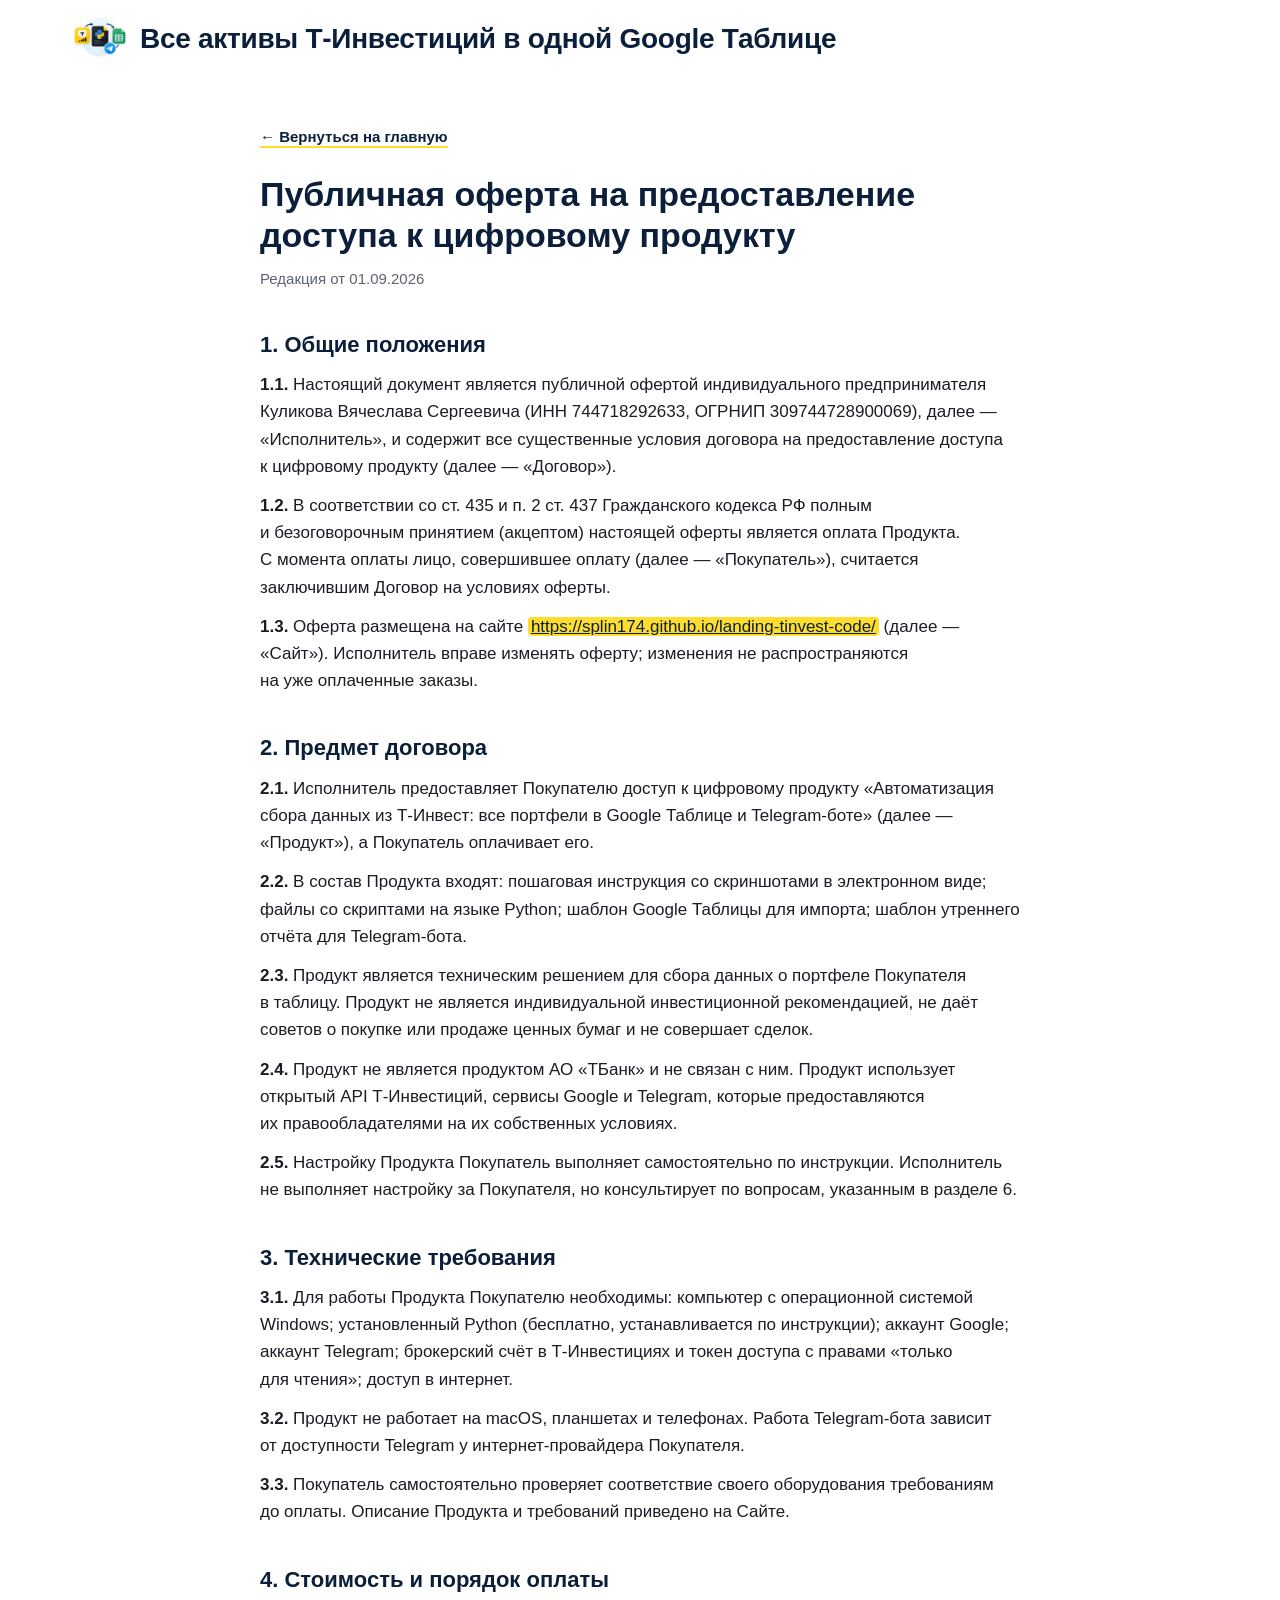
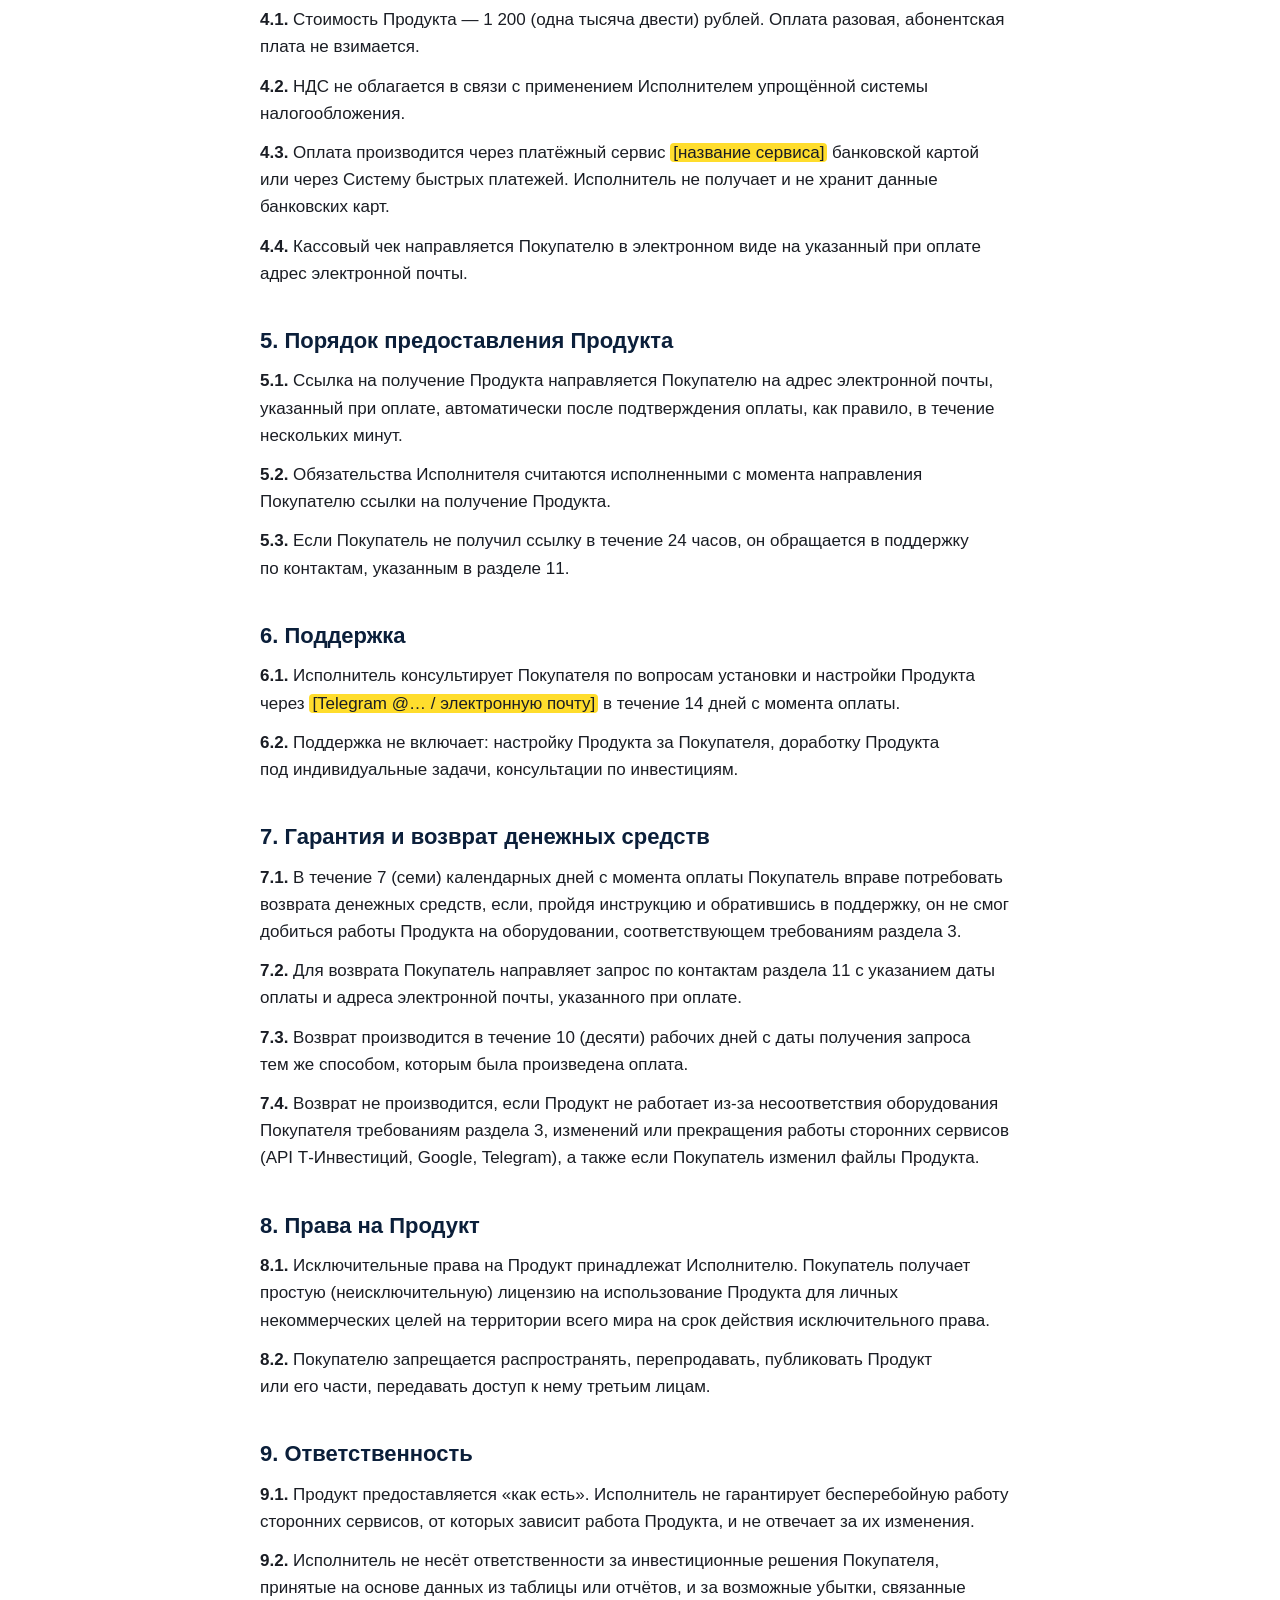
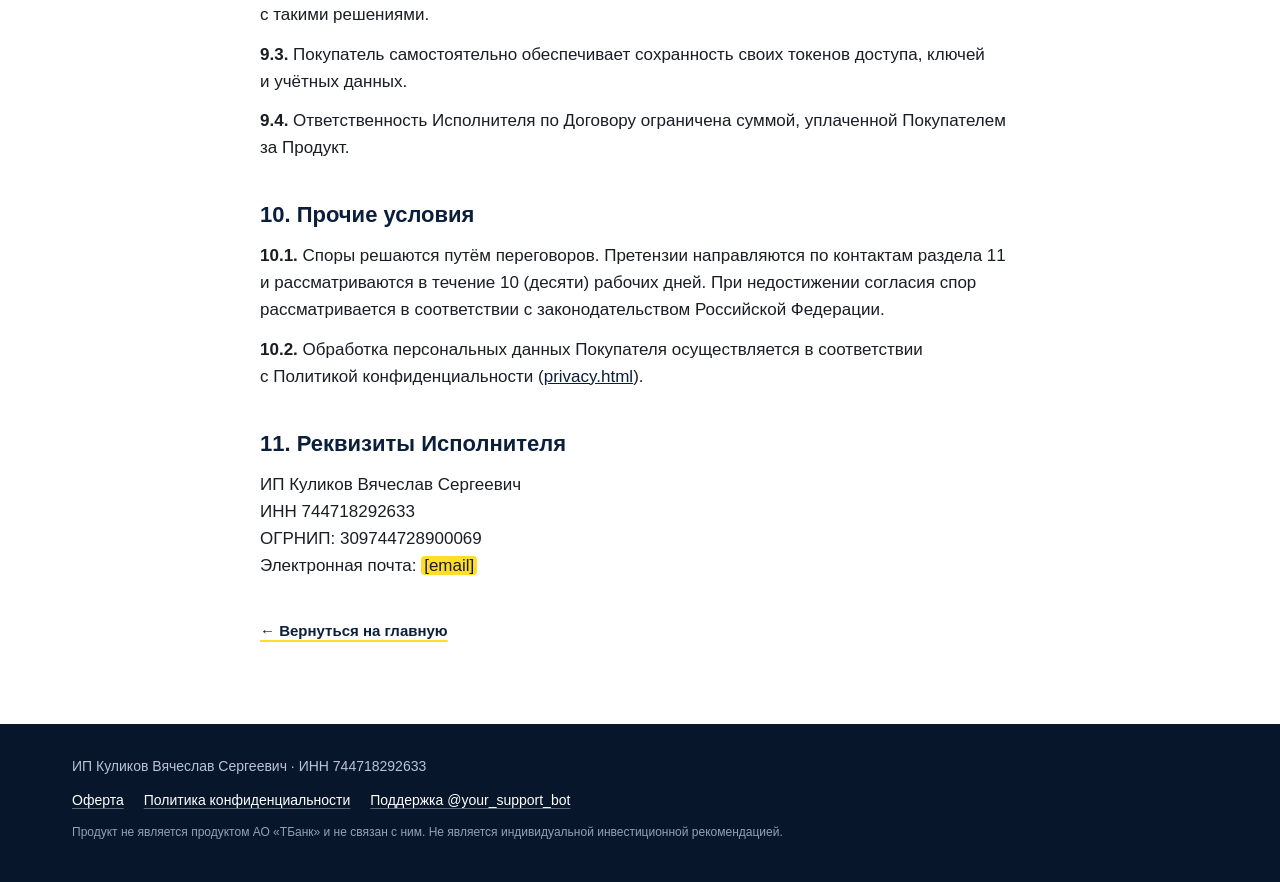
==== commit 0448d74c: "Оферта и политика во всплывающем окне, обновлённые тексты документов - Ссылки в подвале и п. 10.2 оф" ====
--- a/oferta.html
+++ b/oferta.html
@@ -24,12 +24,12 @@
     <div class="container doc__inner">
       <a class="doc__back" href="index.html">← Вернуться на&nbsp;главную</a>
       <h1 class="doc__title">Публичная оферта на&nbsp;предоставление доступа к&nbsp;цифровому продукту</h1>
-      <p class="doc__date">Редакция от&nbsp;<mark class="doc__fill">[дата]</mark></p>
+      <p class="doc__date">Редакция от&nbsp;01.09.2026</p>
       <section class="doc__section">
         <h2 class="doc__h2">1. Общие положения</h2>
-        <p class="doc__item"><span class="doc__num">1.1.</span> Настоящий документ является публичной офертой индивидуального предпринимателя Куликова Вячеслава Сергеевича (ИНН&nbsp;744718292633, ОГРНИП <mark class="doc__fill">[ОГРНИП]</mark>), далее&nbsp;— «Исполнитель», и&nbsp;содержит все&nbsp;существенные условия договора на&nbsp;предоставление доступа к&nbsp;цифровому продукту (далее&nbsp;— «Договор»).</p>
+        <p class="doc__item"><span class="doc__num">1.1.</span> Настоящий документ является публичной офертой индивидуального предпринимателя Куликова Вячеслава Сергеевича (ИНН&nbsp;744718292633, ОГРНИП 309744728900069), далее&nbsp;— «Исполнитель», и&nbsp;содержит все&nbsp;существенные условия договора на&nbsp;предоставление доступа к&nbsp;цифровому продукту (далее&nbsp;— «Договор»).</p>
         <p class="doc__item"><span class="doc__num">1.2.</span> В&nbsp;соответствии со&nbsp;ст.&nbsp;435 и&nbsp;п.&nbsp;2 ст.&nbsp;437 Гражданского кодекса РФ&nbsp;полным и&nbsp;безоговорочным принятием (акцептом) настоящей оферты является оплата Продукта. С&nbsp;момента оплаты лицо, совершившее оплату (далее&nbsp;— «Покупатель»), считается заключившим Договор на&nbsp;условиях оферты.</p>
-        <p class="doc__item"><span class="doc__num">1.3.</span> Оферта размещена на&nbsp;сайте <a href="index.html">https://splin174.github.io/landing-tinvest-code/</a> (далее&nbsp;— «Сайт»). Исполнитель вправе изменять оферту; изменения не&nbsp;распространяются на&nbsp;уже&nbsp;оплаченные заказы.</p>
+        <p class="doc__item"><span class="doc__num">1.3.</span> Оферта размещена на&nbsp;сайте <mark class="doc__fill"><a href="index.html">https://splin174.github.io/landing-tinvest-code/</a></mark> (далее&nbsp;— «Сайт»). Исполнитель вправе изменять оферту; изменения не&nbsp;распространяются на&nbsp;уже&nbsp;оплаченные заказы.</p>
       </section>
       <section class="doc__section">
         <h2 class="doc__h2">2. Предмет договора</h2>
@@ -48,19 +48,19 @@
       <section class="doc__section">
         <h2 class="doc__h2">4. Стоимость и&nbsp;порядок оплаты</h2>
         <p class="doc__item"><span class="doc__num">4.1.</span> Стоимость Продукта&nbsp;— 1&nbsp;200&nbsp;(одна тысяча двести) рублей. Оплата разовая, абонентская плата не&nbsp;взимается.</p>
-        <p class="doc__item"><span class="doc__num">4.2.</span> <mark class="doc__fill">[НДС не&nbsp;облагается в&nbsp;связи с&nbsp;применением Исполнителем [упрощённой системы налогообложения / налога на&nbsp;профессиональный доход].]</mark></p>
+        <p class="doc__item"><span class="doc__num">4.2.</span> НДС&nbsp;не&nbsp;облагается в&nbsp;связи с&nbsp;применением Исполнителем упрощённой системы налогообложения.</p>
         <p class="doc__item"><span class="doc__num">4.3.</span> Оплата производится через платёжный сервис <mark class="doc__fill">[название сервиса]</mark> банковской картой или&nbsp;через Систему быстрых платежей. Исполнитель не&nbsp;получает и&nbsp;не&nbsp;хранит данные банковских карт.</p>
         <p class="doc__item"><span class="doc__num">4.4.</span> Кассовый чек&nbsp;направляется Покупателю в&nbsp;электронном виде на&nbsp;указанный при&nbsp;оплате адрес электронной почты.</p>
       </section>
       <section class="doc__section">
         <h2 class="doc__h2">5. Порядок предоставления Продукта</h2>
-        <p class="doc__item"><span class="doc__num">5.1.</span> Ссылка на&nbsp;получение Продукта направляется Покупателю на&nbsp;адрес электронной почты, указанный при&nbsp;оплате, автоматически после подтверждения оплаты, <mark class="doc__fill">[как правило, в&nbsp;течение нескольких минут]</mark>.</p>
+        <p class="doc__item"><span class="doc__num">5.1.</span> Ссылка на&nbsp;получение Продукта направляется Покупателю на&nbsp;адрес электронной почты, указанный при&nbsp;оплате, автоматически после подтверждения оплаты, как&nbsp;правило, в&nbsp;течение нескольких минут.</p>
         <p class="doc__item"><span class="doc__num">5.2.</span> Обязательства Исполнителя считаются исполненными с&nbsp;момента направления Покупателю ссылки на&nbsp;получение Продукта.</p>
-        <p class="doc__item"><span class="doc__num">5.3.</span> Если Покупатель не&nbsp;получил ссылку в&nbsp;течение <mark class="doc__fill">[24&nbsp;часов]</mark>, он&nbsp;обращается в&nbsp;поддержку по&nbsp;контактам, указанным в&nbsp;разделе 11.</p>
+        <p class="doc__item"><span class="doc__num">5.3.</span> Если Покупатель не&nbsp;получил ссылку в&nbsp;течение 24&nbsp;часов, он&nbsp;обращается в&nbsp;поддержку по&nbsp;контактам, указанным в&nbsp;разделе 11.</p>
       </section>
       <section class="doc__section">
         <h2 class="doc__h2">6. Поддержка</h2>
-        <p class="doc__item"><span class="doc__num">6.1.</span> Исполнитель консультирует Покупателя по&nbsp;вопросам установки и&nbsp;настройки Продукта через <mark class="doc__fill">[Telegram @… / электронную почту]</mark> в&nbsp;течение <mark class="doc__fill">[срока]</mark> с&nbsp;момента оплаты.</p>
+        <p class="doc__item"><span class="doc__num">6.1.</span> Исполнитель консультирует Покупателя по&nbsp;вопросам установки и&nbsp;настройки Продукта через <mark class="doc__fill">[Telegram @… / электронную почту]</mark> в&nbsp;течение 14&nbsp;дней с&nbsp;момента оплаты.</p>
         <p class="doc__item"><span class="doc__num">6.2.</span> Поддержка не&nbsp;включает: настройку Продукта за&nbsp;Покупателя, доработку Продукта под&nbsp;индивидуальные задачи, консультации по&nbsp;инвестициям.</p>
       </section>
       <section class="doc__section">
@@ -85,15 +85,14 @@
       <section class="doc__section">
         <h2 class="doc__h2">10. Прочие условия</h2>
         <p class="doc__item"><span class="doc__num">10.1.</span> Споры решаются путём переговоров. Претензии направляются по&nbsp;контактам раздела 11 и&nbsp;рассматриваются в&nbsp;течение 10&nbsp;(десяти) рабочих дней. При&nbsp;недостижении согласия спор рассматривается в&nbsp;соответствии с&nbsp;законодательством Российской Федерации.</p>
-        <p class="doc__item"><span class="doc__num">10.2.</span> Обработка персональных данных Покупателя осуществляется в&nbsp;соответствии с&nbsp;Политикой конфиденциальности (<a href="privacy.html">privacy.html</a>).</p>
+        <p class="doc__item"><span class="doc__num">10.2.</span> Обработка персональных данных Покупателя осуществляется в&nbsp;соответствии с&nbsp;Политикой конфиденциальности (<a href="privacy.html" data-doc>privacy.html</a>).</p>
       </section>
       <section class="doc__section">
         <h2 class="doc__h2">11. Реквизиты Исполнителя</h2>
         <p class="doc__requisites">ИП&nbsp;Куликов Вячеслав Сергеевич<br>
           ИНН&nbsp;744718292633<br>
-          ОГРНИП <mark class="doc__fill">[ОГРНИП]</mark><br>
-          Электронная почта: <mark class="doc__fill">[email]</mark><br>
-          Поддержка в&nbsp;Telegram: <mark class="doc__fill">[@бот или&nbsp;аккаунт]</mark></p>
+          ОГРНИП: 309744728900069<br>
+          Электронная почта: <mark class="doc__fill">[email]</mark></p>
       </section>
       <a class="doc__back doc__back--bottom" href="index.html">← Вернуться на&nbsp;главную</a>
     </div>
@@ -103,8 +102,8 @@
     <div class="container">
       <p>ИП Куликов Вячеслав Сергеевич · ИНН&nbsp;744718292633</p>
       <p class="footer__links">
-        <a href="oferta.html">Оферта</a>
-        <a href="privacy.html">Политика конфиденциальности</a>
+        <a href="oferta.html" data-doc>Оферта</a>
+        <a href="privacy.html" data-doc>Политика конфиденциальности</a>
         <a href="https://t.me/your_support_bot" target="_blank" rel="noopener">Поддержка @your_support_bot</a> <!-- TODO: реальный бот поддержки -->
       </p>
       <p class="footer__legal">Продукт не является продуктом АО «ТБанк» и не связан с ним. Не является индивидуальной инвестиционной рекомендацией.</p>
--- a/styles.css
+++ b/styles.css
@@ -311,6 +311,11 @@
 /* Акцент и звёздочка-сноска: тёмно-золотой на светлом фоне, жёлтый — на тёмных секциях */
 .hero__accent { color: var(--yellow-ink); font-weight: 800; }
 .section--dark .hero__accent { color: var(--yellow); }
+/* Звёздочка-ссылка на сноску и сама сноска: мелкий приглушённый текст, звёздочка цветом акцента */
+.fn-ref { color: inherit; text-decoration: none; }
+.fn-ref:hover { text-decoration: underline; }
+.footnote { margin-top: 12px; font-size: 13px; line-height: 1.5; color: var(--muted); }
+.section--dark .footnote { color: var(--on-dark-muted); }
 
 /* Плашки-теги под обещанием */
 /* Две строки на всех ширинах: «Без навыков программирования», ниже «Навсегда» · «Без подписок» */
@@ -1196,6 +1201,60 @@
 /* Места в [квадратных скобках] — заполнить перед запуском */
 .doc__fill { padding: 0 3px; border-radius: 4px; background: var(--yellow); color: var(--text); box-decoration-break: clone; -webkit-box-decoration-break: clone; }
 
+/* Всплывающее окно с документом: на телефоне на весь экран, с 768px — карточка по центру */
+.doc-modal {
+  position: fixed;
+  inset: 0;
+  z-index: 110;
+  display: flex;
+  align-items: center;
+  justify-content: center;
+  background: rgba(11, 31, 58, .72);
+}
+.doc-modal[hidden] { display: none; }
+.doc-modal__dialog {
+  display: flex;
+  flex-direction: column;
+  width: 100%;
+  height: 100%;
+  background: var(--white);
+  outline: none;
+}
+.doc-modal__head {
+  flex-shrink: 0;
+  display: flex;
+  align-items: flex-start;
+  gap: 16px;
+  padding: 14px 12px 14px 16px;
+  border-bottom: 1px solid var(--line);
+}
+.doc-modal__title { flex: 1; min-width: 0; padding-top: 8px; font-size: 18px; line-height: 1.3; font-weight: 800; color: var(--navy); }
+.doc-modal__close {
+  flex-shrink: 0;
+  width: 44px;
+  height: 44px;
+  border: 0;
+  border-radius: 50%;
+  background: var(--yellow);
+  color: var(--navy);
+  font-size: 26px;
+  line-height: 1;
+  cursor: pointer;
+}
+.doc-modal__close:hover { background: var(--yellow-hover); }
+.doc-modal__close:focus-visible { outline: 3px solid var(--navy); outline-offset: 2px; }
+.doc-modal__body {
+  flex: 1;
+  min-height: 0;
+  overflow-y: auto;
+  overscroll-behavior: contain;
+  padding: 4px 16px 32px;
+  outline: none;
+}
+.doc-modal__body .doc__date { margin-top: 16px; }
+.doc-modal__body .doc__section { margin-top: 28px; }
+.doc-modal__body a { color: var(--navy); overflow-wrap: anywhere; }
+
 @media (min-width: 768px) {
   .doc { padding: 48px 0 80px; }
   .doc__title { font-size: 34px; }
@@ -1203,6 +1262,11 @@
   .doc__h2 { font-size: 22px; }
   .doc__item,
   .doc__requisites { font-size: 17px; }
+  .doc-modal { padding: 32px 24px; }
+  .doc-modal__dialog { max-width: 820px; height: auto; max-height: 100%; border-radius: var(--radius); box-shadow: 0 24px 60px rgba(0, 0, 0, .35); overflow: hidden; }
+  .doc-modal__head { padding: 20px 20px 18px 32px; }
+  .doc-modal__title { font-size: 22px; }
+  .doc-modal__body { padding: 4px 32px 40px; }
 }
 
 /* =========================================================
@@ -1241,6 +1305,7 @@
   .hero__audience { font-size: 24px; }
   .hero__promise { font-size: 23px; }
   .hero__lead { font-size: 19px; }
+  .footnote { font-size: 14px; }
   /* Отступы в левой колонке hero: заголовок → обещание → плашки по 24px, шаги — отдельной группой */
   .hero__inner { row-gap: 32px; }
   .hero__promise { margin-top: 24px; }
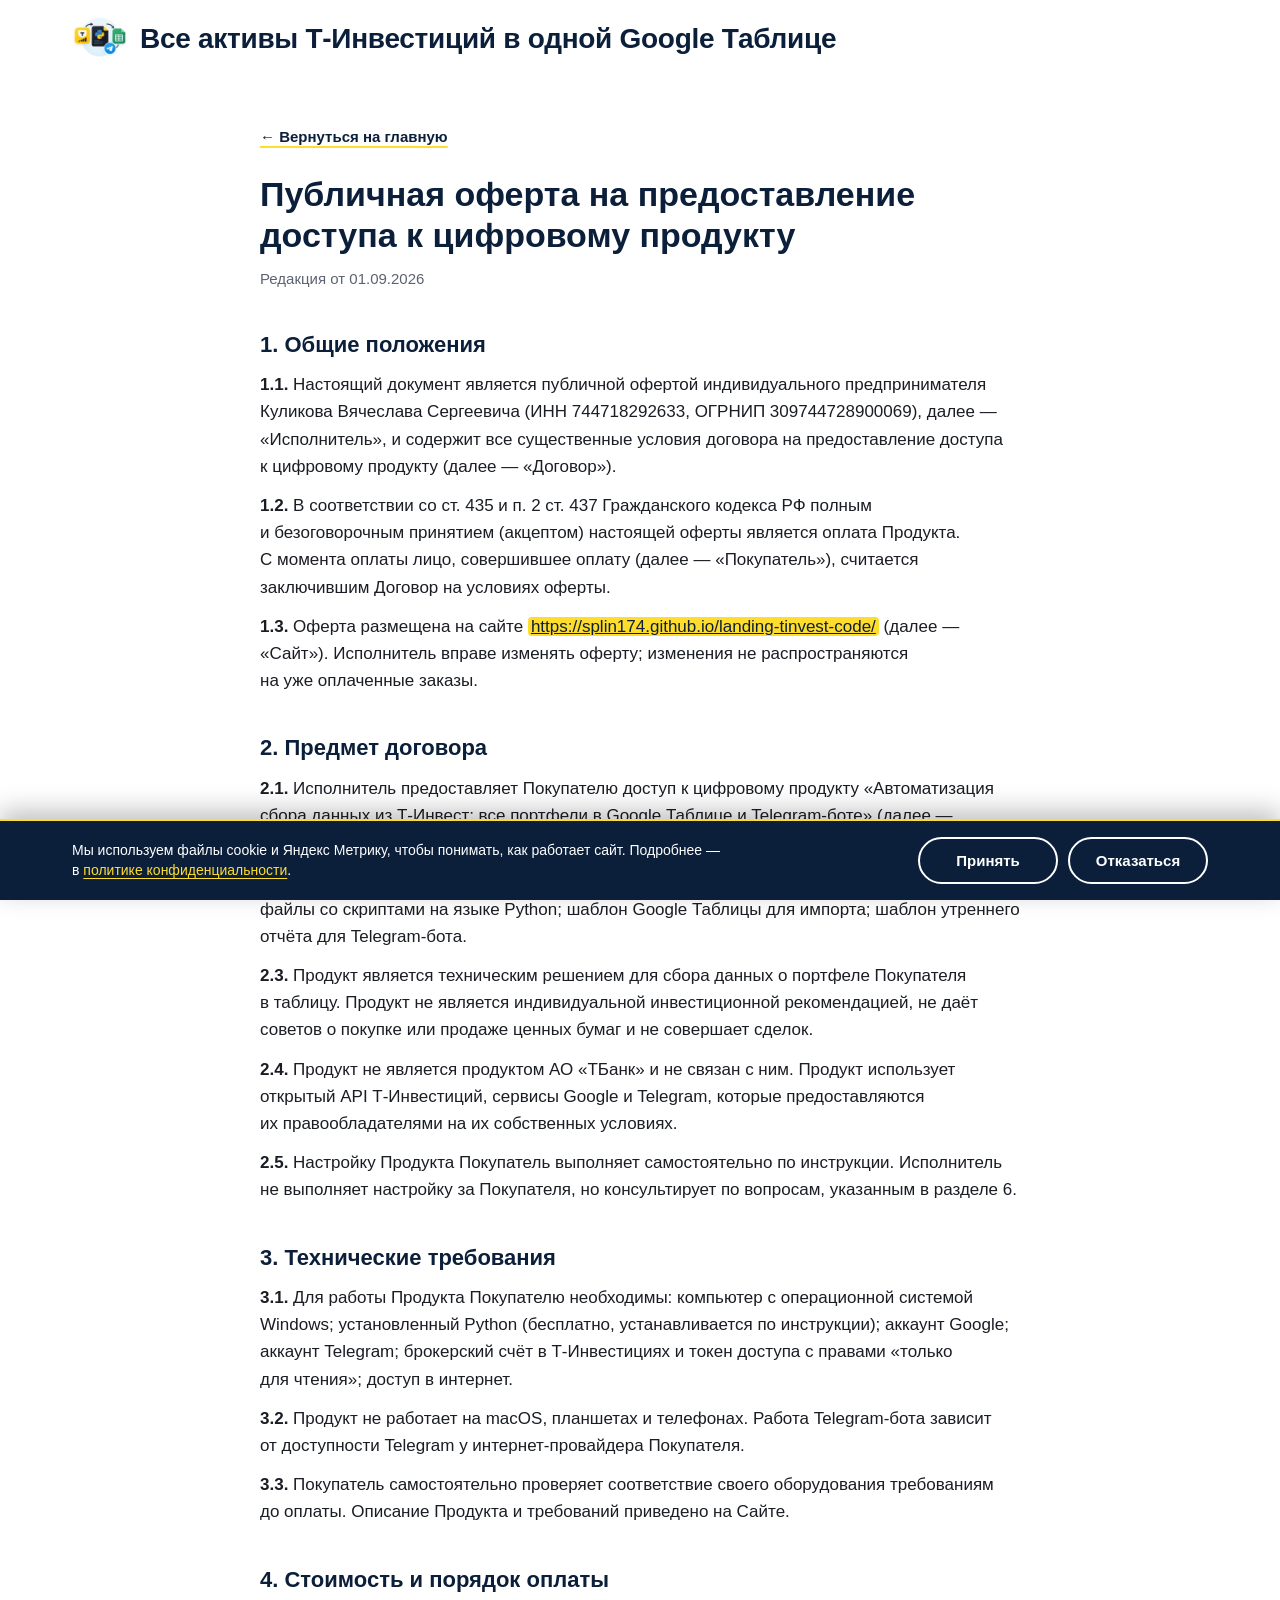
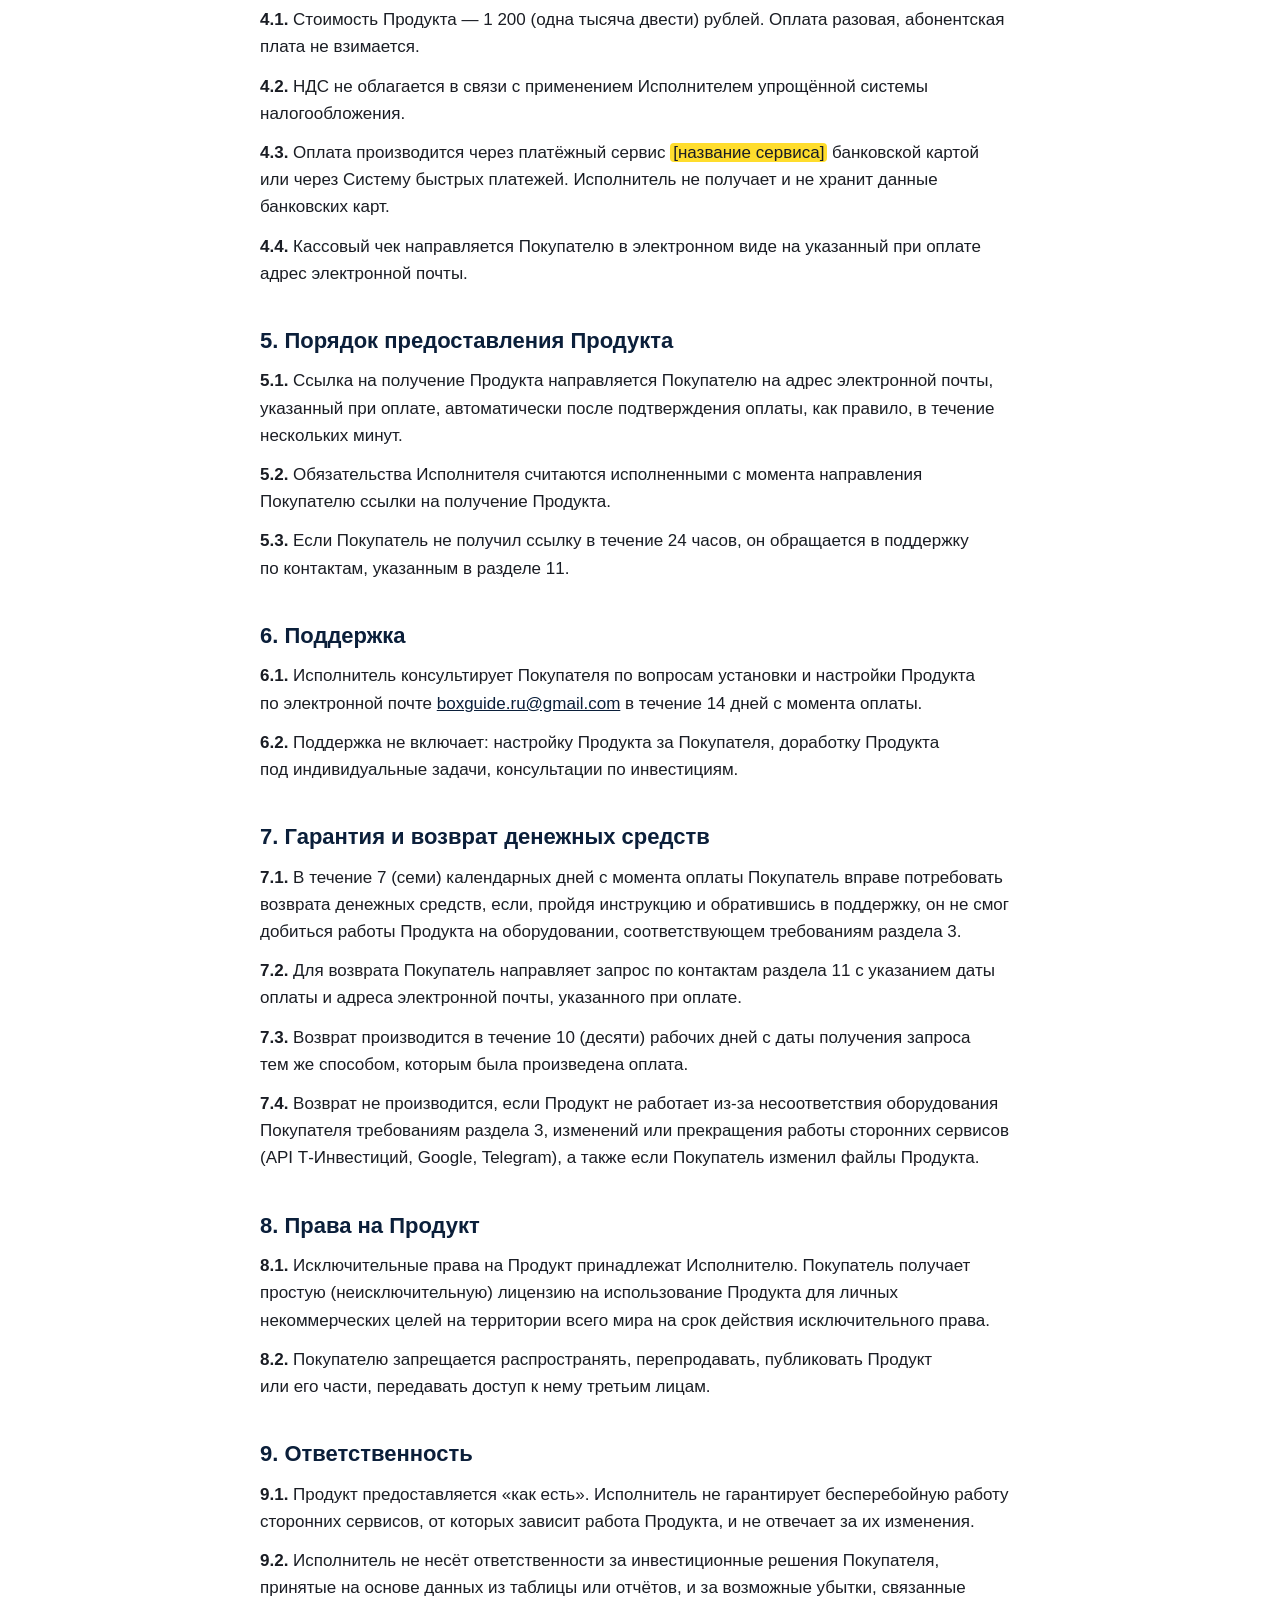
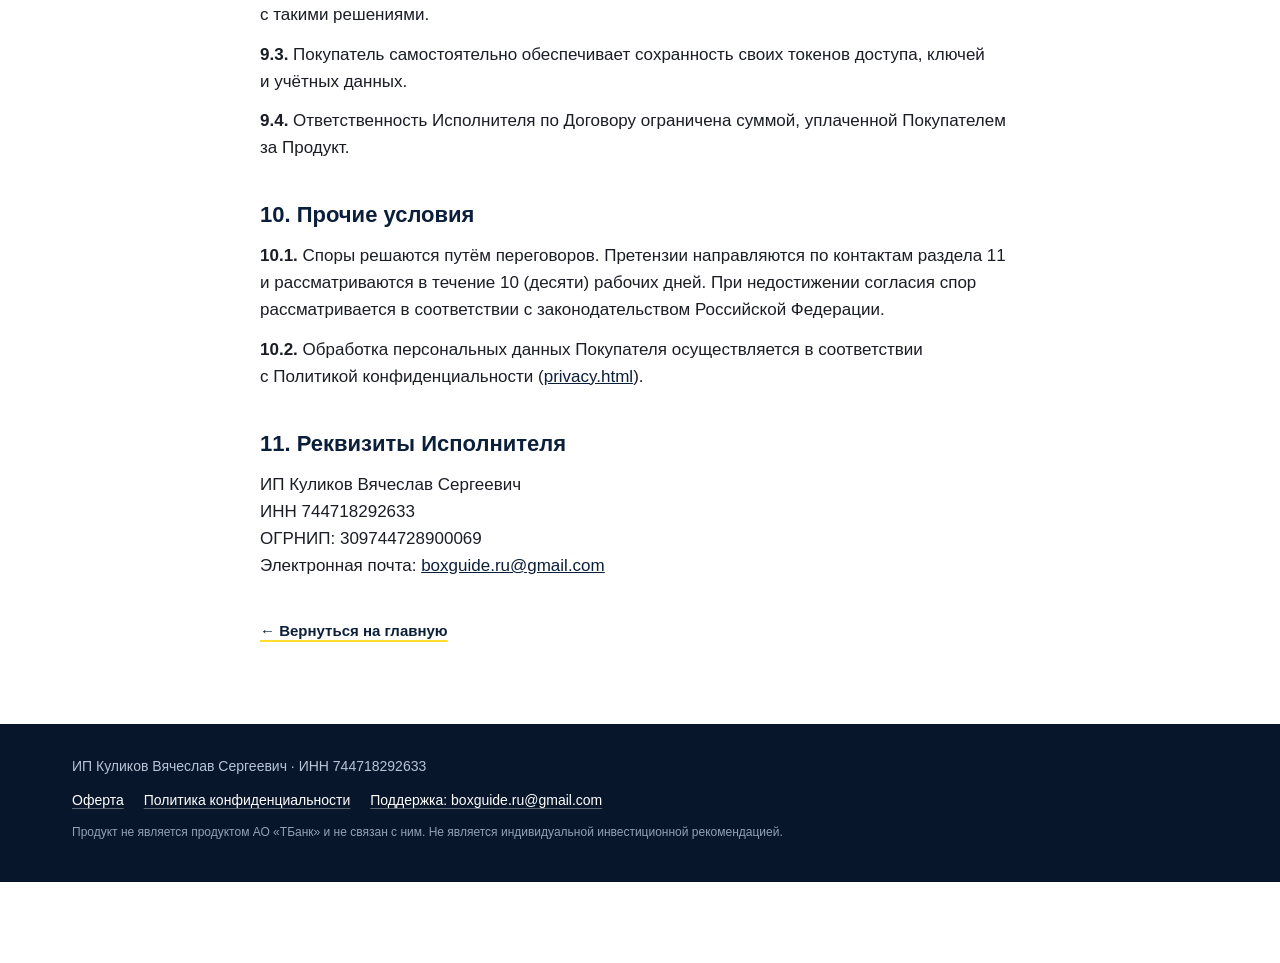
==== commit 8eeefa8b: "Email поддержки boxguide.ru@gmail.com: документы, подвал, ссылки mailto: Co-Authored-By: Claude Opus" ====
--- a/oferta.html
+++ b/oferta.html
@@ -60,7 +60,7 @@
       </section>
       <section class="doc__section">
         <h2 class="doc__h2">6. Поддержка</h2>
-        <p class="doc__item"><span class="doc__num">6.1.</span> Исполнитель консультирует Покупателя по&nbsp;вопросам установки и&nbsp;настройки Продукта через <mark class="doc__fill">[Telegram @… / электронную почту]</mark> в&nbsp;течение 14&nbsp;дней с&nbsp;момента оплаты.</p>
+        <p class="doc__item"><span class="doc__num">6.1.</span> Исполнитель консультирует Покупателя по&nbsp;вопросам установки и&nbsp;настройки Продукта по&nbsp;электронной почте <a href="mailto:boxguide.ru@gmail.com">boxguide.ru@gmail.com</a> в&nbsp;течение 14&nbsp;дней с&nbsp;момента оплаты.</p>
         <p class="doc__item"><span class="doc__num">6.2.</span> Поддержка не&nbsp;включает: настройку Продукта за&nbsp;Покупателя, доработку Продукта под&nbsp;индивидуальные задачи, консультации по&nbsp;инвестициям.</p>
       </section>
       <section class="doc__section">
@@ -92,7 +92,7 @@
         <p class="doc__requisites">ИП&nbsp;Куликов Вячеслав Сергеевич<br>
           ИНН&nbsp;744718292633<br>
           ОГРНИП: 309744728900069<br>
-          Электронная почта: <mark class="doc__fill">[email]</mark></p>
+          Электронная почта: <a href="mailto:boxguide.ru@gmail.com">boxguide.ru@gmail.com</a></p>
       </section>
       <a class="doc__back doc__back--bottom" href="index.html">← Вернуться на&nbsp;главную</a>
     </div>
@@ -104,7 +104,7 @@
       <p class="footer__links">
         <a href="oferta.html" data-doc>Оферта</a>
         <a href="privacy.html" data-doc>Политика конфиденциальности</a>
-        <a href="https://t.me/your_support_bot" target="_blank" rel="noopener">Поддержка @your_support_bot</a> <!-- TODO: реальный бот поддержки -->
+        <a href="mailto:boxguide.ru@gmail.com">Поддержка: boxguide.ru@gmail.com</a>
       </p>
       <p class="footer__legal">Продукт не является продуктом АО «ТБанк» и не связан с ним. Не является индивидуальной инвестиционной рекомендацией.</p>
     </div>
--- a/styles.css
+++ b/styles.css
@@ -1170,6 +1170,54 @@
 .footer__links a:hover { color: var(--yellow); }
 
 .footer__legal { font-size: 12px; opacity: .8; }
+
+/* =========================================================
+   Уведомление о cookie (до согласия Метрика не загружается)
+   ========================================================= */
+.cookie {
+  position: fixed;
+  left: 0;
+  right: 0;
+  bottom: 0;
+  z-index: 90;
+  display: grid;
+  gap: 12px;
+  max-height: 33vh;
+  overflow-y: auto;
+  padding: 14px 16px calc(14px + env(safe-area-inset-bottom));
+  background: var(--navy);
+  color: var(--on-dark);
+  border-top: 2px solid var(--yellow);
+  box-shadow: 0 -8px 24px rgba(0, 0, 0, .25);
+}
+.cookie__text { font-size: 14px; line-height: 1.45; }
+.cookie__text a { color: var(--yellow); text-underline-offset: 3px; }
+.cookie__actions { display: grid; grid-template-columns: 1fr 1fr; gap: 10px; }
+/* Обе кнопки одинакового веса: выбор не навязывается */
+.cookie__btn {
+  min-height: 44px;
+  padding: 10px 16px;
+  border: 2px solid var(--white);
+  border-radius: 999px;
+  background: transparent;
+  color: var(--white);
+  font: inherit;
+  font-size: 15px;
+  font-weight: 700;
+  cursor: pointer;
+}
+.cookie__btn:hover { background: rgba(255, 255, 255, .1); }
+.cookie__btn:focus-visible { outline: 3px solid var(--yellow); outline-offset: 2px; }
+
+@media (min-width: 768px) {
+  .cookie {
+    grid-template-columns: 1fr auto;
+    align-items: center;
+    gap: 24px;
+    padding: 16px max(24px, calc((100% - 1136px) / 2)) calc(16px + env(safe-area-inset-bottom));
+  }
+  .cookie__actions { grid-template-columns: repeat(2, 140px); }
+}
 
 /* =========================================================
    Страницы документов: оферта и политика конфиденциальности
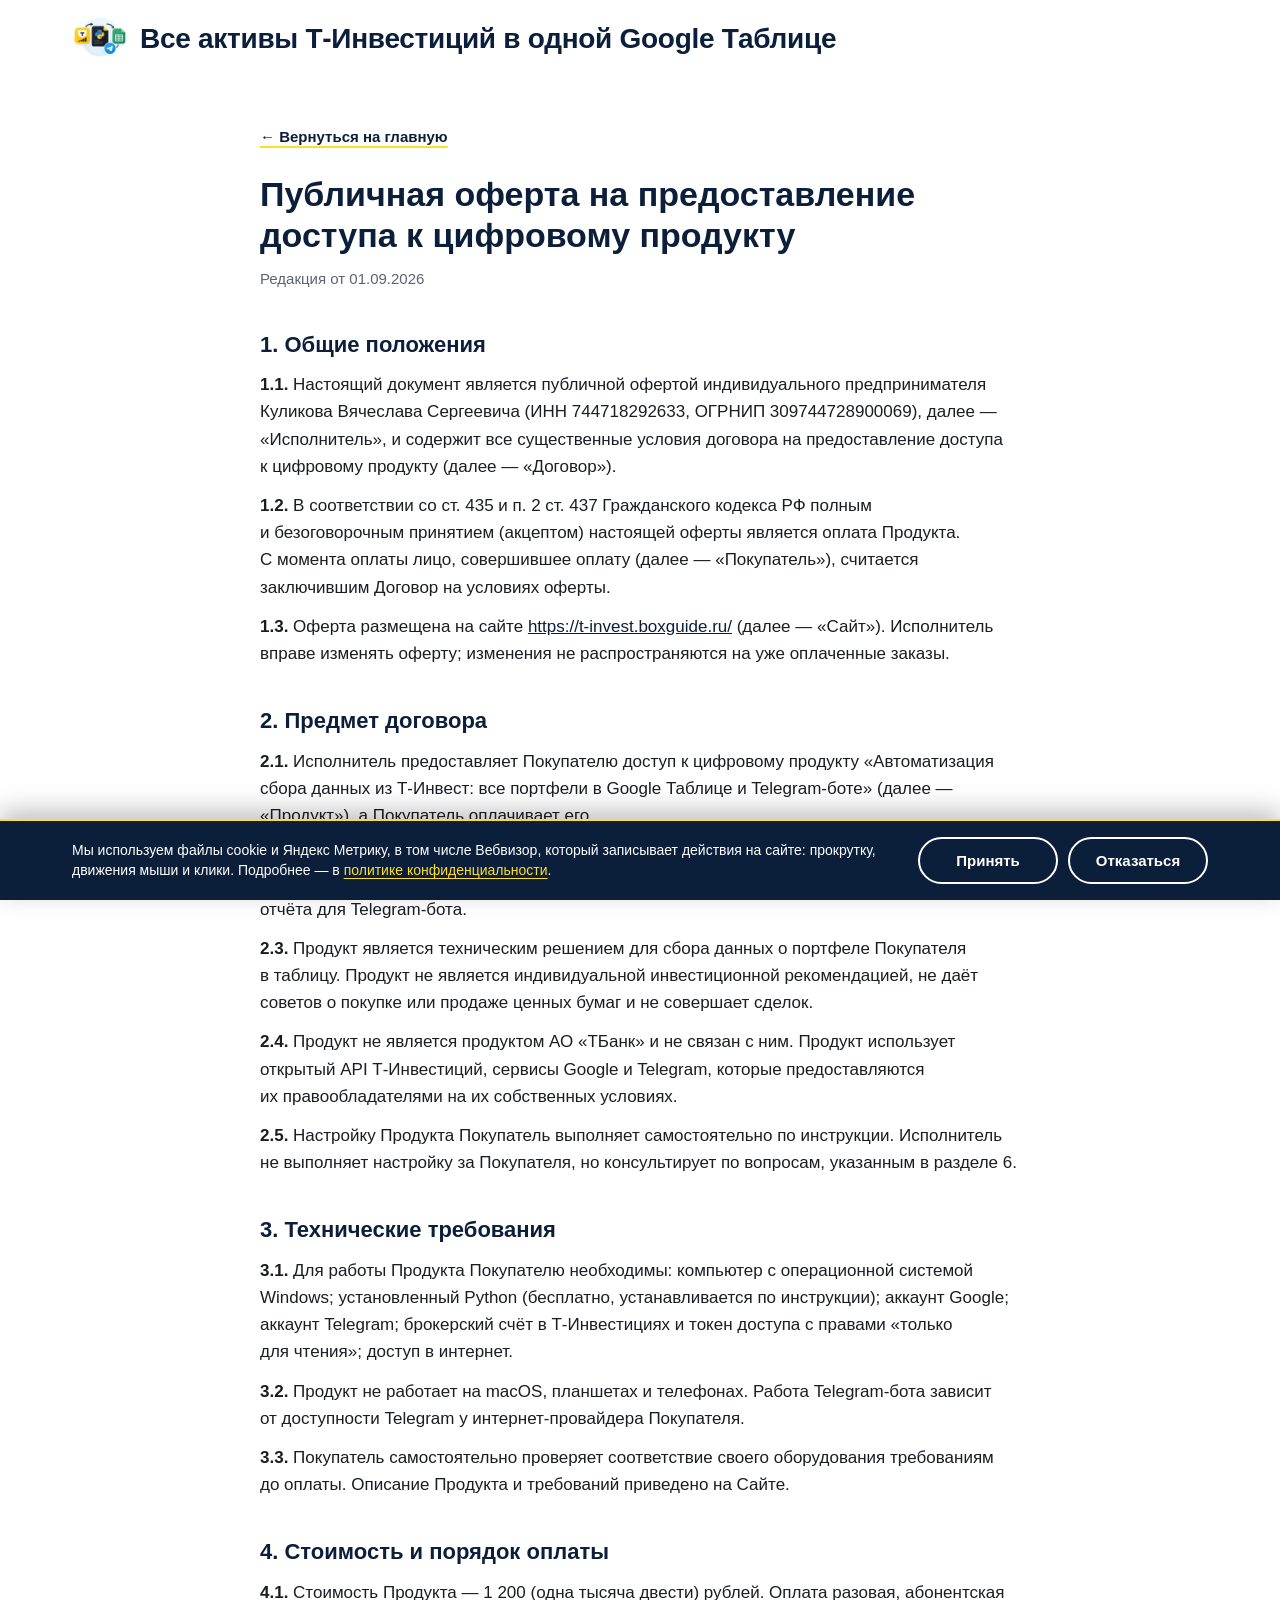
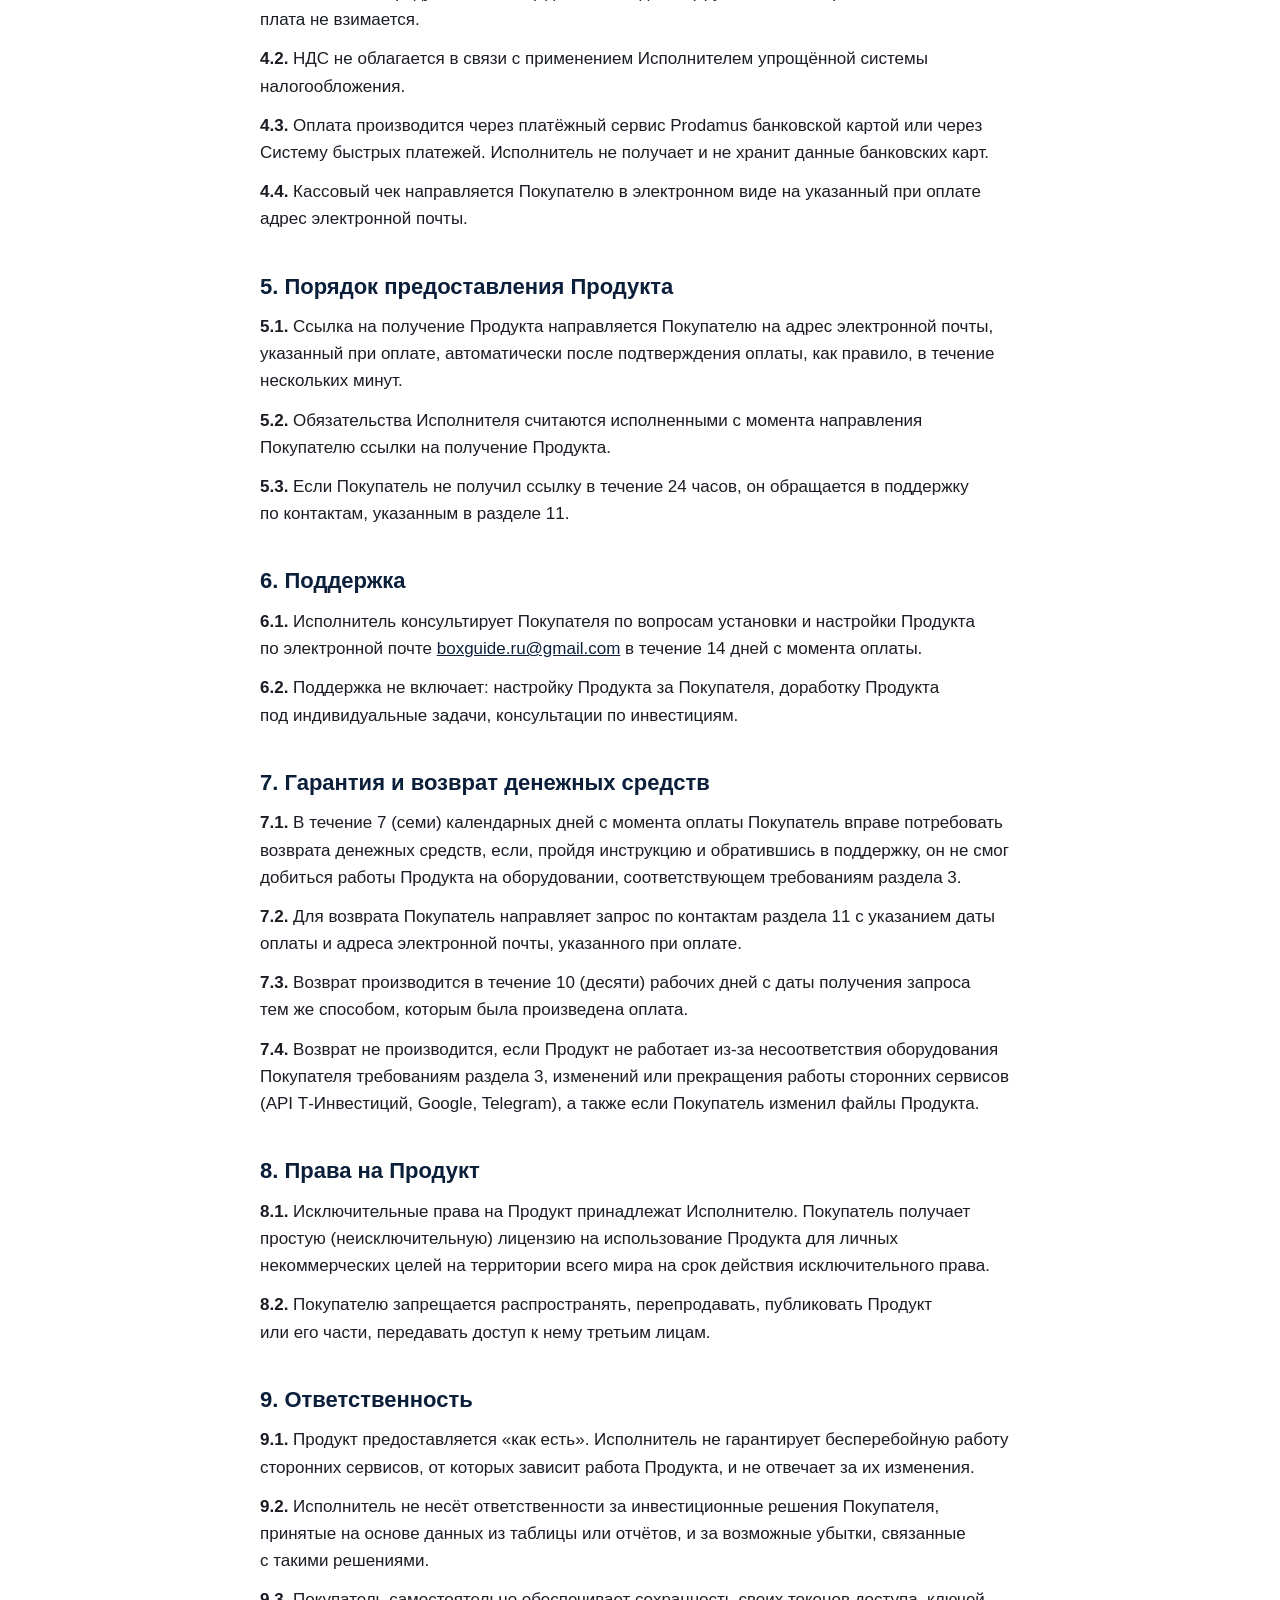
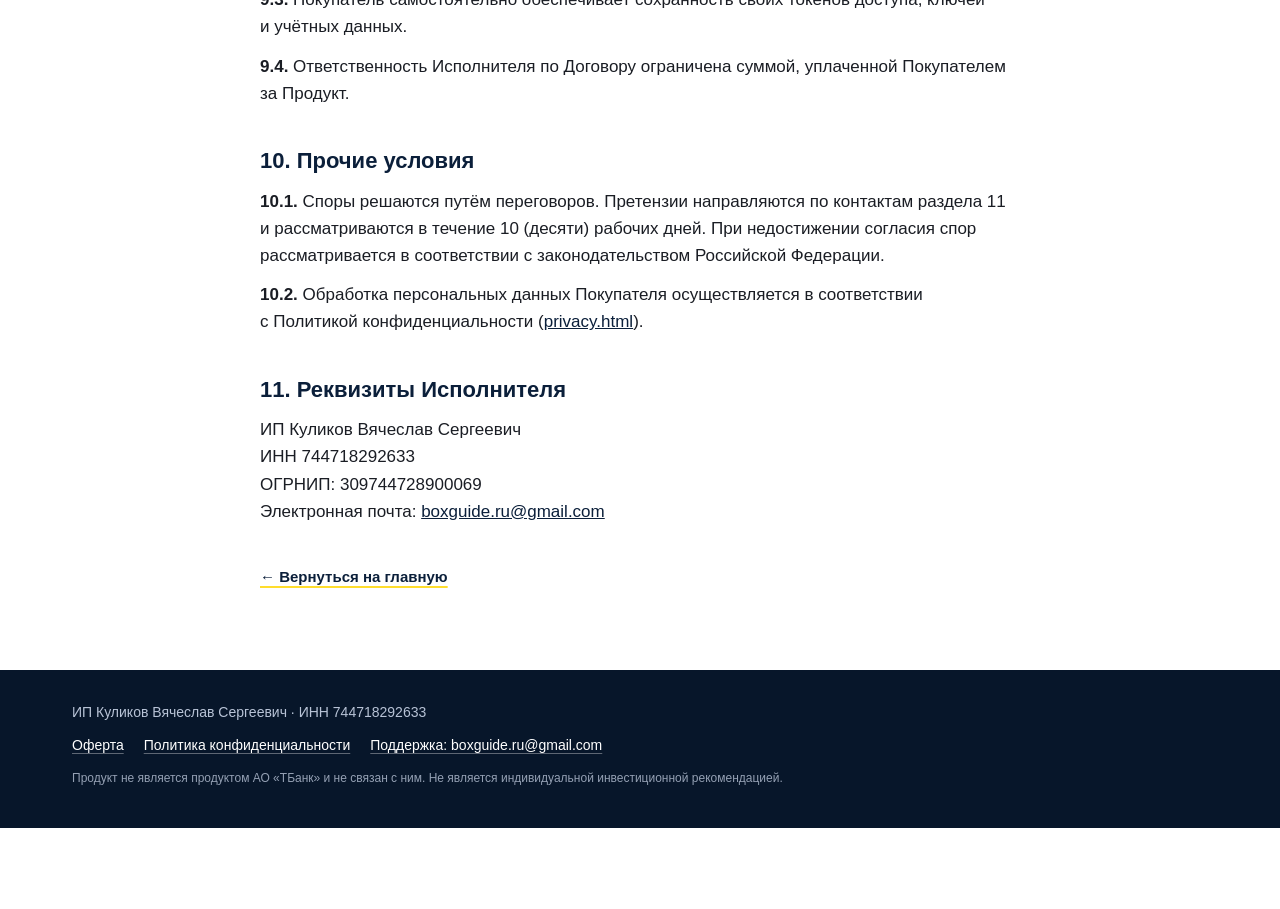
==== commit 1f142fd7: "Адрес сайта t-invest.boxguide.ru, Prodamus, окно документов на мобильном - Адрес https://t-invest.bo" ====
--- a/oferta.html
+++ b/oferta.html
@@ -29,7 +29,7 @@
         <h2 class="doc__h2">1. Общие положения</h2>
         <p class="doc__item"><span class="doc__num">1.1.</span> Настоящий документ является публичной офертой индивидуального предпринимателя Куликова Вячеслава Сергеевича (ИНН&nbsp;744718292633, ОГРНИП 309744728900069), далее&nbsp;— «Исполнитель», и&nbsp;содержит все&nbsp;существенные условия договора на&nbsp;предоставление доступа к&nbsp;цифровому продукту (далее&nbsp;— «Договор»).</p>
         <p class="doc__item"><span class="doc__num">1.2.</span> В&nbsp;соответствии со&nbsp;ст.&nbsp;435 и&nbsp;п.&nbsp;2 ст.&nbsp;437 Гражданского кодекса РФ&nbsp;полным и&nbsp;безоговорочным принятием (акцептом) настоящей оферты является оплата Продукта. С&nbsp;момента оплаты лицо, совершившее оплату (далее&nbsp;— «Покупатель»), считается заключившим Договор на&nbsp;условиях оферты.</p>
-        <p class="doc__item"><span class="doc__num">1.3.</span> Оферта размещена на&nbsp;сайте <mark class="doc__fill"><a href="index.html">https://splin174.github.io/landing-tinvest-code/</a></mark> (далее&nbsp;— «Сайт»). Исполнитель вправе изменять оферту; изменения не&nbsp;распространяются на&nbsp;уже&nbsp;оплаченные заказы.</p>
+        <p class="doc__item"><span class="doc__num">1.3.</span> Оферта размещена на&nbsp;сайте <a href="index.html">https://t-invest.boxguide.ru/</a> (далее&nbsp;— «Сайт»). Исполнитель вправе изменять оферту; изменения не&nbsp;распространяются на&nbsp;уже&nbsp;оплаченные заказы.</p>
       </section>
       <section class="doc__section">
         <h2 class="doc__h2">2. Предмет договора</h2>
@@ -49,7 +49,7 @@
         <h2 class="doc__h2">4. Стоимость и&nbsp;порядок оплаты</h2>
         <p class="doc__item"><span class="doc__num">4.1.</span> Стоимость Продукта&nbsp;— 1&nbsp;200&nbsp;(одна тысяча двести) рублей. Оплата разовая, абонентская плата не&nbsp;взимается.</p>
         <p class="doc__item"><span class="doc__num">4.2.</span> НДС&nbsp;не&nbsp;облагается в&nbsp;связи с&nbsp;применением Исполнителем упрощённой системы налогообложения.</p>
-        <p class="doc__item"><span class="doc__num">4.3.</span> Оплата производится через платёжный сервис <mark class="doc__fill">[название сервиса]</mark> банковской картой или&nbsp;через Систему быстрых платежей. Исполнитель не&nbsp;получает и&nbsp;не&nbsp;хранит данные банковских карт.</p>
+        <p class="doc__item"><span class="doc__num">4.3.</span> Оплата производится через платёжный сервис Prodamus банковской картой или&nbsp;через Систему быстрых платежей. Исполнитель не&nbsp;получает и&nbsp;не&nbsp;хранит данные банковских карт.</p>
         <p class="doc__item"><span class="doc__num">4.4.</span> Кассовый чек&nbsp;направляется Покупателю в&nbsp;электронном виде на&nbsp;указанный при&nbsp;оплате адрес электронной почты.</p>
       </section>
       <section class="doc__section">
--- a/styles.css
+++ b/styles.css
@@ -1068,6 +1068,16 @@
 
 .guarantee p { margin-top: 12px; font-size: 17px; }
 .guarantee__note { color: var(--muted); font-size: 15px; }
+/* Ссылки на почту в «Гарантии»: тёмно-синий текст с жёлтым подчёркиванием, как ссылки в документах */
+.guarantee__link {
+  color: var(--navy);
+  font-weight: 600;
+  text-decoration-color: var(--yellow);
+  text-decoration-thickness: 2px;
+  text-underline-offset: 3px;
+}
+.guarantee__link:hover { color: var(--yellow-ink); }
+.guarantee .guarantee__mail { margin-top: 4px; font-size: 14px; }
 
 /* =========================================================
    Блок 7 — Вопросы
@@ -1249,7 +1259,7 @@
 /* Места в [квадратных скобках] — заполнить перед запуском */
 .doc__fill { padding: 0 3px; border-radius: 4px; background: var(--yellow); color: var(--text); box-decoration-break: clone; -webkit-box-decoration-break: clone; }
 
-/* Всплывающее окно с документом: на телефоне на весь экран, с 768px — карточка по центру */
+/* Всплывающее окно с документом: карточка по центру на затемнённом фоне, на телефоне — с отступом 12px от краёв */
 .doc-modal {
   position: fixed;
   inset: 0;
@@ -1257,6 +1267,7 @@
   display: flex;
   align-items: center;
   justify-content: center;
+  padding: 12px;
   background: rgba(11, 31, 58, .72);
 }
 .doc-modal[hidden] { display: none; }
@@ -1264,8 +1275,11 @@
   display: flex;
   flex-direction: column;
   width: 100%;
-  height: 100%;
+  max-height: 100%;
   background: var(--white);
+  border-radius: var(--radius);
+  box-shadow: 0 24px 60px rgba(0, 0, 0, .35);
+  overflow: hidden;
   outline: none;
 }
 .doc-modal__head {
@@ -1302,6 +1316,8 @@
 .doc-modal__body .doc__date { margin-top: 16px; }
 .doc-modal__body .doc__section { margin-top: 28px; }
 .doc-modal__body a { color: var(--navy); overflow-wrap: anywhere; }
+.doc-modal__error { margin-top: 16px; font-size: 16px; line-height: 1.5; color: var(--text); }
+.doc-modal__error a { font-weight: 700; text-decoration-color: var(--yellow); text-decoration-thickness: 2px; text-underline-offset: 3px; }
 
 @media (min-width: 768px) {
   .doc { padding: 48px 0 80px; }
@@ -1311,7 +1327,7 @@
   .doc__item,
   .doc__requisites { font-size: 17px; }
   .doc-modal { padding: 32px 24px; }
-  .doc-modal__dialog { max-width: 820px; height: auto; max-height: 100%; border-radius: var(--radius); box-shadow: 0 24px 60px rgba(0, 0, 0, .35); overflow: hidden; }
+  .doc-modal__dialog { max-width: 820px; }
   .doc-modal__head { padding: 20px 20px 18px 32px; }
   .doc-modal__title { font-size: 22px; }
   .doc-modal__body { padding: 4px 32px 40px; }
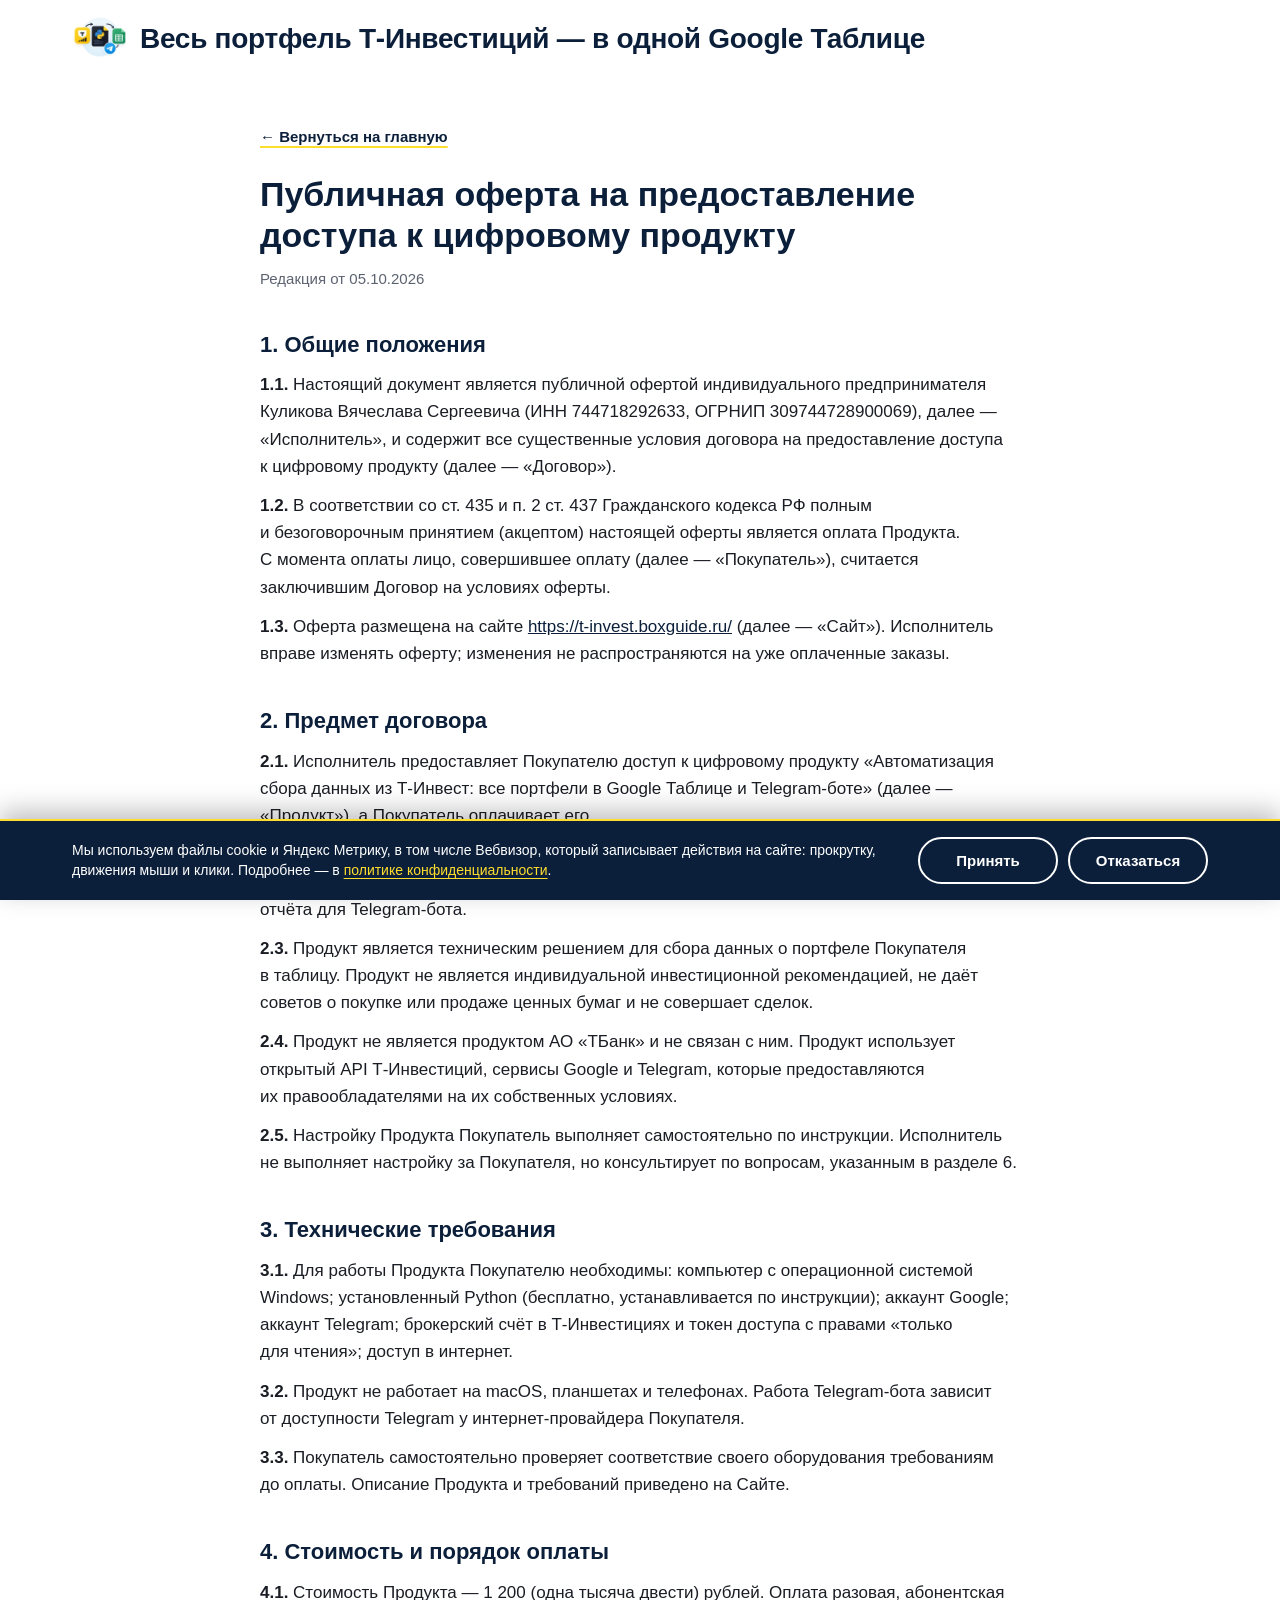
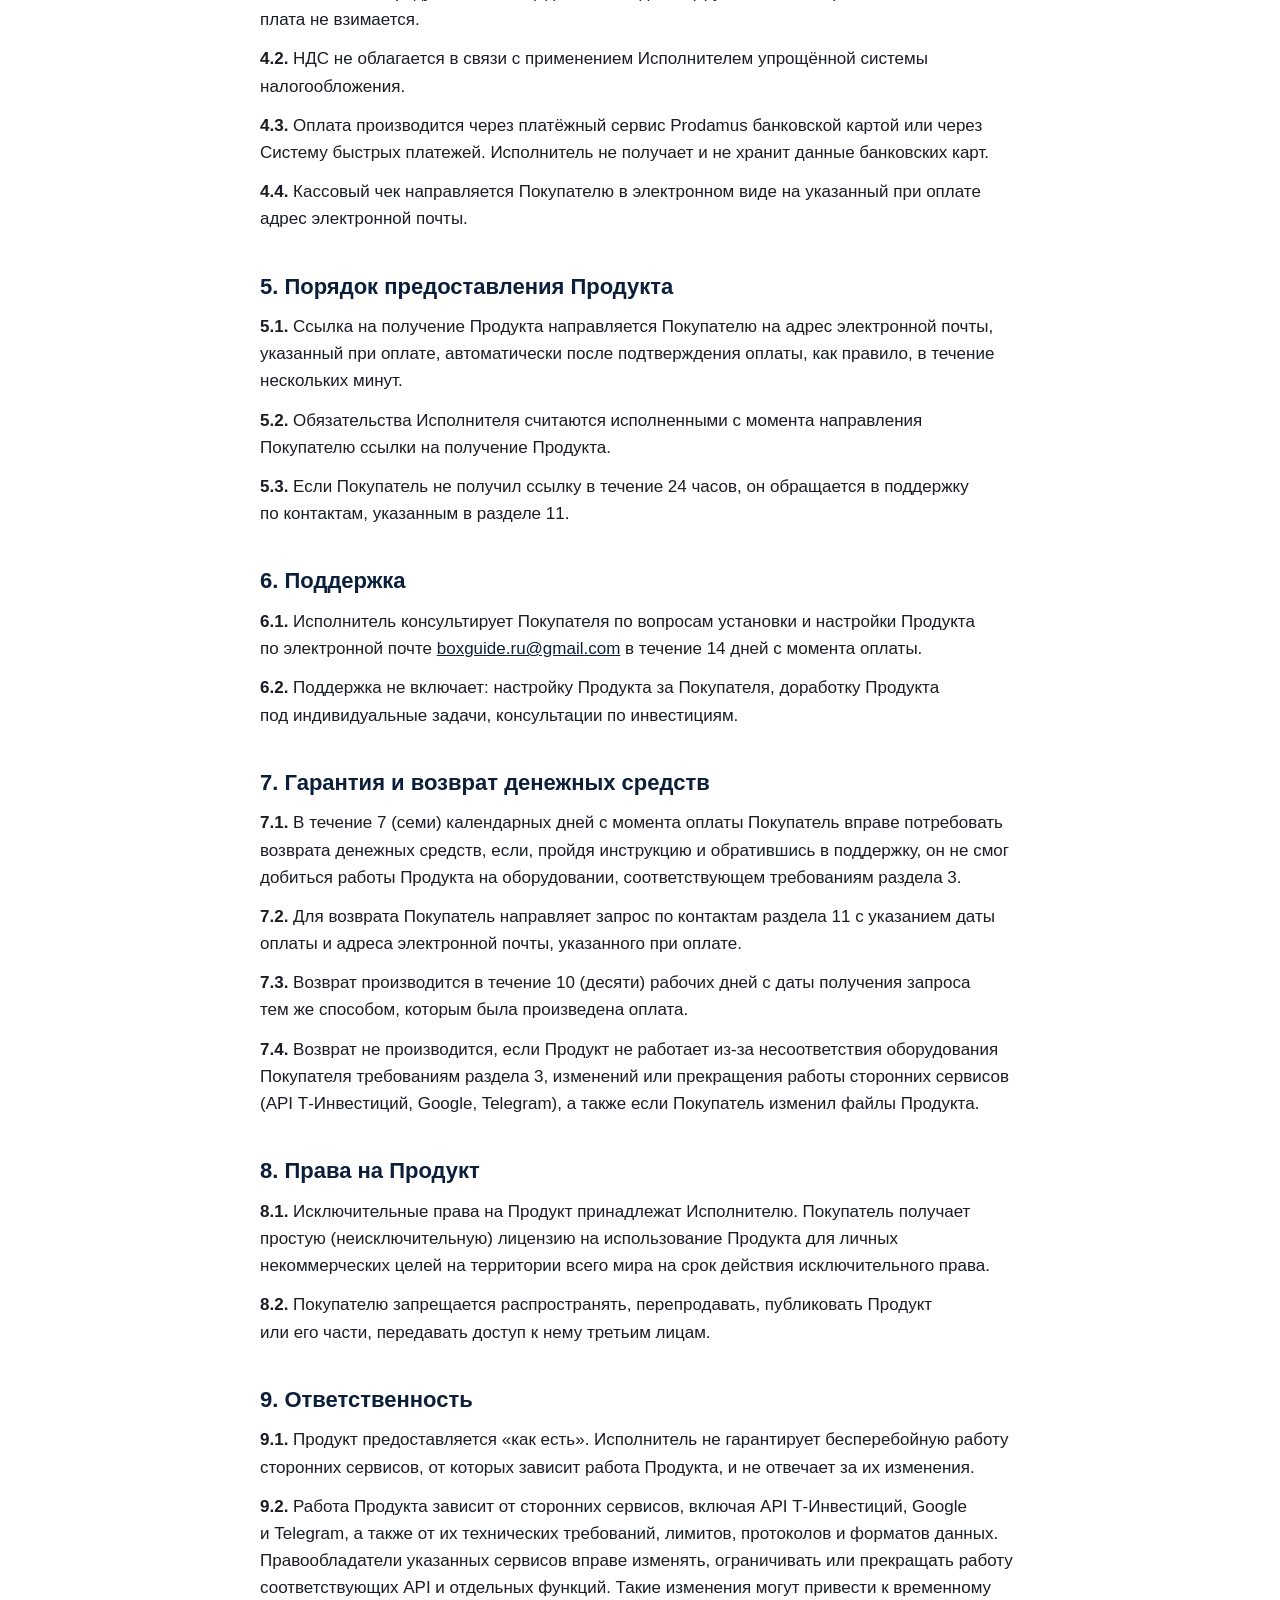
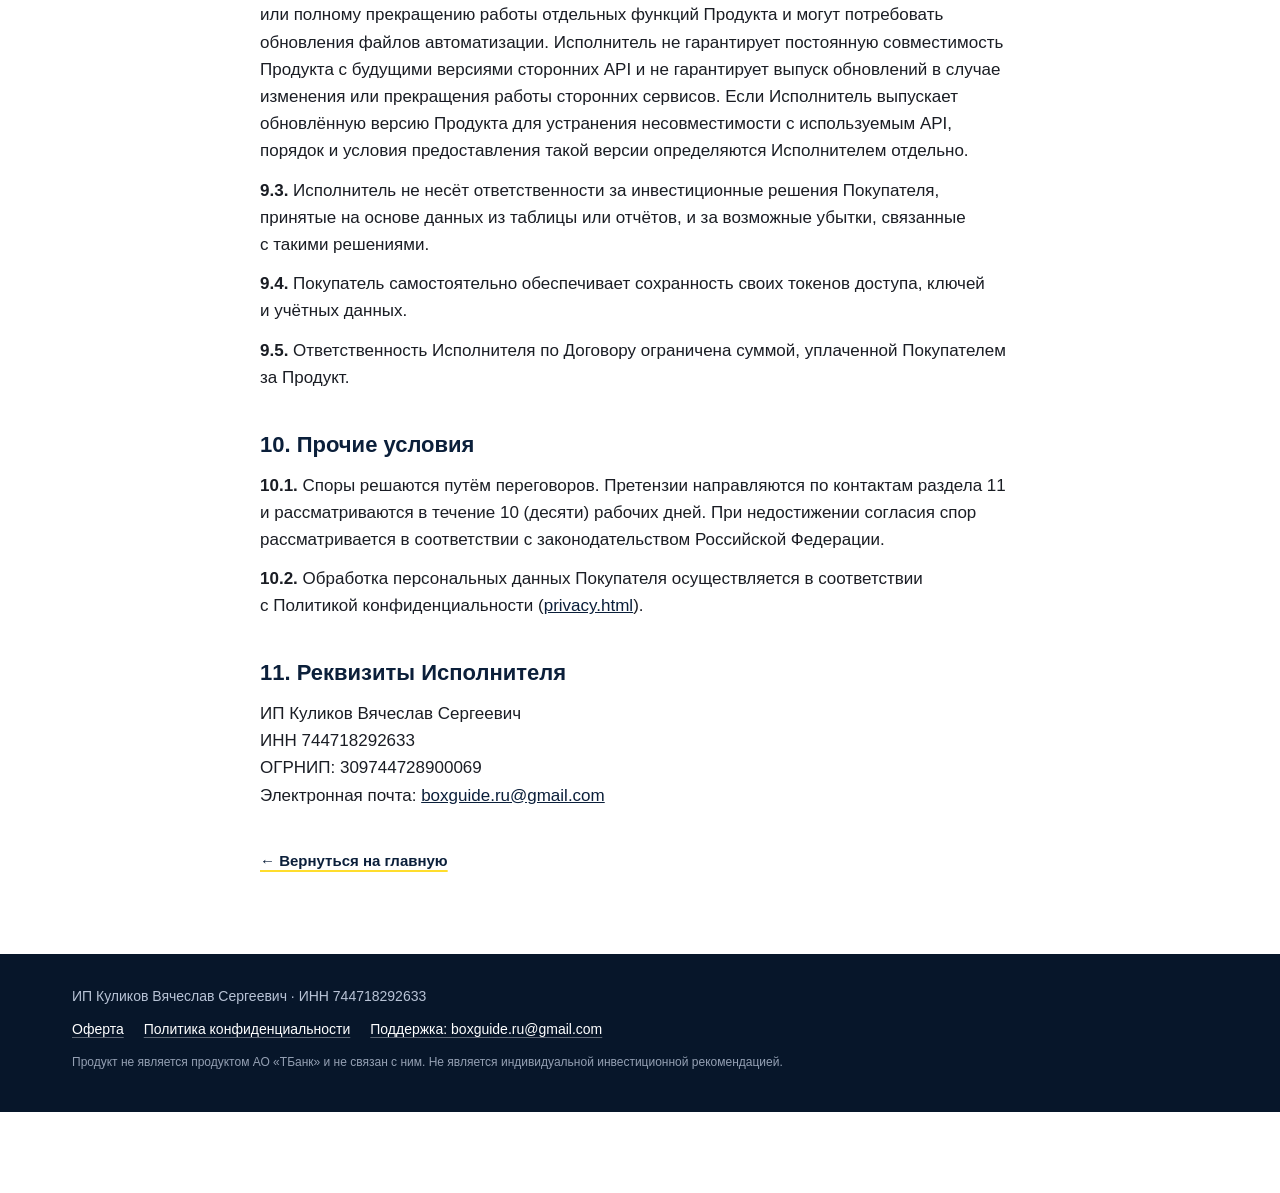
==== commit 546be254: "Лендинг: кнопки покупки, схема доступа, блок безопасности, FAQ, п. 9.2 оферты - три промежуточные кн" ====
--- a/oferta.html
+++ b/oferta.html
@@ -16,7 +16,7 @@
       <a class="logo" href="index.html" aria-label="На главную">
         <img class="logo__img" src="images/logo.webp" alt="Логотип: Т-Инвест, Python, Google Таблица и Telegram" width="56" height="56">
       </a>
-      <p class="header__title">Все активы Т&#8209;Инвестиций в&nbsp;одной Google Таблице</p>
+      <p class="header__title">Весь портфель Т&#8209;Инвестиций&nbsp;— в&nbsp;одной Google Таблице</p>
     </div>
   </header>
 
@@ -24,7 +24,7 @@
     <div class="container doc__inner">
       <a class="doc__back" href="index.html">← Вернуться на&nbsp;главную</a>
       <h1 class="doc__title">Публичная оферта на&nbsp;предоставление доступа к&nbsp;цифровому продукту</h1>
-      <p class="doc__date">Редакция от&nbsp;01.09.2026</p>
+      <p class="doc__date">Редакция от&nbsp;05.10.2026</p>
       <section class="doc__section">
         <h2 class="doc__h2">1. Общие положения</h2>
         <p class="doc__item"><span class="doc__num">1.1.</span> Настоящий документ является публичной офертой индивидуального предпринимателя Куликова Вячеслава Сергеевича (ИНН&nbsp;744718292633, ОГРНИП 309744728900069), далее&nbsp;— «Исполнитель», и&nbsp;содержит все&nbsp;существенные условия договора на&nbsp;предоставление доступа к&nbsp;цифровому продукту (далее&nbsp;— «Договор»).</p>
@@ -78,9 +78,10 @@
       <section class="doc__section">
         <h2 class="doc__h2">9. Ответственность</h2>
         <p class="doc__item"><span class="doc__num">9.1.</span> Продукт предоставляется «как&nbsp;есть». Исполнитель не&nbsp;гарантирует бесперебойную работу сторонних сервисов, от&nbsp;которых зависит работа Продукта, и&nbsp;не&nbsp;отвечает за&nbsp;их&nbsp;изменения.</p>
-        <p class="doc__item"><span class="doc__num">9.2.</span> Исполнитель не&nbsp;несёт ответственности за&nbsp;инвестиционные решения Покупателя, принятые на&nbsp;основе данных из&nbsp;таблицы или&nbsp;отчётов, и&nbsp;за&nbsp;возможные убытки, связанные с&nbsp;такими решениями.</p>
-        <p class="doc__item"><span class="doc__num">9.3.</span> Покупатель самостоятельно обеспечивает сохранность своих токенов доступа, ключей и&nbsp;учётных данных.</p>
-        <p class="doc__item"><span class="doc__num">9.4.</span> Ответственность Исполнителя по&nbsp;Договору ограничена суммой, уплаченной Покупателем за&nbsp;Продукт.</p>
+        <p class="doc__item"><span class="doc__num">9.2.</span> Работа Продукта зависит от&nbsp;сторонних сервисов, включая API Т‑Инвестиций, Google и&nbsp;Telegram, а&nbsp;также от&nbsp;их&nbsp;технических требований, лимитов, протоколов и&nbsp;форматов данных. Правообладатели указанных сервисов вправе изменять, ограничивать или&nbsp;прекращать работу соответствующих API и&nbsp;отдельных функций. Такие изменения могут привести к&nbsp;временному или&nbsp;полному прекращению работы отдельных функций Продукта и&nbsp;могут потребовать обновления файлов автоматизации. Исполнитель не&nbsp;гарантирует постоянную совместимость Продукта с&nbsp;будущими версиями сторонних API и&nbsp;не&nbsp;гарантирует выпуск обновлений в&nbsp;случае изменения или&nbsp;прекращения работы сторонних сервисов. Если Исполнитель выпускает обновлённую версию Продукта для&nbsp;устранения несовместимости с&nbsp;используемым API, порядок и&nbsp;условия предоставления такой версии определяются Исполнителем отдельно.</p>
+        <p class="doc__item"><span class="doc__num">9.3.</span> Исполнитель не&nbsp;несёт ответственности за&nbsp;инвестиционные решения Покупателя, принятые на&nbsp;основе данных из&nbsp;таблицы или&nbsp;отчётов, и&nbsp;за&nbsp;возможные убытки, связанные с&nbsp;такими решениями.</p>
+        <p class="doc__item"><span class="doc__num">9.4.</span> Покупатель самостоятельно обеспечивает сохранность своих токенов доступа, ключей и&nbsp;учётных данных.</p>
+        <p class="doc__item"><span class="doc__num">9.5.</span> Ответственность Исполнителя по&nbsp;Договору ограничена суммой, уплаченной Покупателем за&nbsp;Продукт.</p>
       </section>
       <section class="doc__section">
         <h2 class="doc__h2">10. Прочие условия</h2>
--- a/styles.css
+++ b/styles.css
@@ -186,6 +186,34 @@
 /* Финальный CTA: сроки под кнопкой — полужирно и на 2px крупнее */
 .cta-note--strong { font-size: 16px; font-weight: 700; line-height: 1.45; }
 
+/* Промежуточные кнопки покупки (после hero, «Что получаю?» и гарантии): по центру, с подписью под кнопкой */
+.buy-strip {
+  display: flex;
+  flex-direction: column;
+  align-items: center;
+  gap: 12px;
+  margin-top: 40px;
+  text-align: center;
+}
+.buy-strip > .btn { max-width: 100%; }
+.buy-strip__note { max-width: 520px; font-size: 14px; line-height: 1.45; color: var(--muted); }
+.section--dark .buy-strip__note { color: var(--on-dark-muted); }
+
+.nowrap { white-space: nowrap; }
+
+/* Текст только для экранных дикторов */
+.sr-only {
+  position: absolute;
+  width: 1px;
+  height: 1px;
+  margin: -1px;
+  padding: 0;
+  overflow: hidden;
+  clip: rect(0 0 0 0);
+  white-space: nowrap;
+  border: 0;
+}
+
 /* Скриншоты + плейсхолдер, если картинка не загрузилась */
 .shot { margin: 0; position: relative; }
 .shot img { border-radius: var(--radius-sm); }
@@ -657,6 +685,8 @@
   transform: translateX(-50%) rotate(45deg);
 }
 
+.acc__intro .acc__intro-more { margin-top: 10px; }
+
 .how__grid { display: grid; grid-template-columns: minmax(0, 1fr); gap: 28px; }
 .how__text { display: grid; gap: 16px; align-content: start; font-size: 17px; color: var(--on-dark-muted); }
 .how__media { align-self: start; min-width: 0; }
@@ -695,6 +725,98 @@
   background: var(--yellow) url("data:image/svg+xml,%3Csvg xmlns='http://www.w3.org/2000/svg' viewBox='0 0 24 24'%3E%3Cpath d='M5 12.5l4.5 4.5L19 7.5' fill='none' stroke='%230B1F3A' stroke-width='3' stroke-linecap='round' stroke-linejoin='round'/%3E%3C/svg%3E") center / 16px no-repeat;
 }
 
+/* «Что именно запускается на вашем компьютере?» */
+.runs {
+  margin-top: 14px;
+  padding: 20px;
+  border: 1px solid var(--line);
+  border-radius: var(--radius);
+}
+.runs__title { font-size: 19px; line-height: 1.3; font-weight: 800; color: var(--navy); }
+.runs p { margin-top: 10px; }
+
+/* Схема доступа: Т-Инвестиции → Read Only API → Python → Google Таблица.
+   На мобильном узлы идут сверху вниз, с 1024px — в одну строку. */
+.ro-flow {
+  margin-top: 40px;
+  padding: 24px 16px;
+  background: var(--bg-soft);
+  border: 1px solid var(--line);
+  border-radius: var(--radius);
+}
+.ro-flow__steps {
+  list-style: none;
+  margin: 0;
+  padding: 0;
+  display: grid;
+  justify-items: center;
+  row-gap: 44px;
+}
+.ro-flow__node {
+  position: relative;
+  display: flex;
+  flex-direction: column;
+  align-items: center;
+  gap: 8px;
+  min-width: 0;
+  text-align: center;
+}
+/* Стрелка к следующему узлу: вниз на мобильном, вправо с 1024px */
+.ro-flow__node:not(:last-child)::after {
+  content: "";
+  position: absolute;
+  left: 50%;
+  bottom: -38px;
+  width: 24px;
+  height: 32px;
+  transform: translateX(-50%);
+  background: url("data:image/svg+xml,%3Csvg xmlns='http://www.w3.org/2000/svg' viewBox='0 0 24 32'%3E%3Cpath d='M12 2v26M5 21l7 7 7-7' fill='none' stroke='%235C6370' stroke-width='2.4' stroke-linecap='round' stroke-linejoin='round'/%3E%3C/svg%3E") center / contain no-repeat;
+}
+.ro-flow__icon {
+  display: grid;
+  place-items: center;
+  width: 56px;
+  height: 56px;
+  border-radius: 14px;
+  font-size: 28px;
+  font-weight: 900;
+}
+.ro-flow__icon--tinvest { background: var(--yellow); color: var(--navy); }
+.ro-flow__icon--lock { background: var(--navy); }
+.ro-flow__icon--python { background: #1A1F2B; }
+.ro-flow__icon--sheets { background: var(--green); }
+.ro-flow__label { font-size: 16px; font-weight: 700; line-height: 1.3; color: var(--navy); }
+
+/* Права токена под узлом API */
+.ro-perms {
+  list-style: none;
+  margin: 6px 0 0;
+  padding: 0;
+  display: grid;
+  gap: 6px;
+  text-align: left;
+}
+.ro-perm {
+  display: flex;
+  align-items: center;
+  gap: 8px;
+  font-size: 15px;
+  line-height: 1.3;
+  color: var(--text);
+}
+.ro-perm__mark {
+  flex-shrink: 0;
+  display: grid;
+  place-items: center;
+  width: 20px;
+  height: 20px;
+  border-radius: 50%;
+}
+.ro-perm--no { color: var(--muted); }
+.ro-perm--no .ro-perm__mark { background: rgba(217, 48, 37, .08); border: 1px solid rgba(217, 48, 37, .35); color: #B3261E; }
+.ro-perm--yes { font-weight: 700; }
+.ro-perm--yes .ro-perm__mark { background: rgba(30, 158, 90, .12); border: 1px solid rgba(30, 158, 90, .45); color: #17804A; }
+
 /* =========================================================
    4.1 · продолжение — Что в инструкции? (аккордеон; бывший «Один час — и навсегда»)
    ========================================================= */
@@ -733,6 +855,8 @@
 @media (max-width: 479px) {
   /* Кнопка покупки на телефоне — текст в одну строку */
   .buy > .btn--xl { width: 100%; padding: 20px 16px; font-size: 18px; letter-spacing: 0; white-space: nowrap; }
+  /* Промежуточные кнопки — тоже в одну строку на 360px */
+  .buy-strip > .btn--lg { padding: 18px 12px; font-size: 17px; }
   .time-table thead { position: absolute; width: 1px; height: 1px; overflow: hidden; clip: rect(0 0 0 0); }
   .time-table,
   .time-table tbody,
@@ -884,6 +1008,13 @@
   font-weight: 700;
 }
 
+/* Главная карточка блока «Безопасность»: заголовок + обычный текст */
+.feature--lead { margin: 0 0 14px; font-weight: 400; }
+.feature__title { font-size: 19px; line-height: 1.3; font-weight: 800; color: var(--navy); }
+.feature__body p { margin-top: 8px; }
+/* Плашка «Это не торговый робот» под схемой */
+.feature--plain { margin-top: 14px; background: var(--white); border: 1px solid var(--line); font-weight: 400; }
+
 /* Карусель */
 .carousel { position: relative; }
 
@@ -1126,6 +1257,15 @@
 .faq__q[aria-expanded="true"]::after { content: "−"; }
 
 .faq__a { padding: 0 18px 18px; color: var(--muted); }
+/* Ссылка на оферту в ответе: как ссылки в «Гарантии» */
+.faq__link {
+  color: var(--navy);
+  font-weight: 600;
+  text-decoration-color: var(--yellow);
+  text-decoration-thickness: 2px;
+  text-underline-offset: 3px;
+}
+.faq__link:hover { color: var(--yellow-ink); }
 
 /* =========================================================
    Блок 8 — Финальный CTA
@@ -1457,6 +1597,22 @@
   .nofit-list { display: block; columns: 2; column-gap: 48px; }
   .nofit-item { break-inside: avoid; margin-bottom: 14px; }
   .nofit__title { font-size: 26px; }
+
+  /* Схема доступа — в одну строку, стрелки вправо на уровне иконок */
+  .ro-flow { padding: 32px; }
+  .ro-flow__steps {
+    grid-template-columns: repeat(4, minmax(0, 1fr));
+    justify-items: stretch;
+    align-items: start;
+    column-gap: 56px;
+  }
+  .ro-flow__node:not(:last-child)::after {
+    left: auto;
+    right: -40px;
+    bottom: auto;
+    top: 12px;
+    transform: rotate(-90deg);
+  }
 }
 
 /* 1024–1199: левая колонка hero узкая — шаги компактнее, чтобы три стояли в ряд */
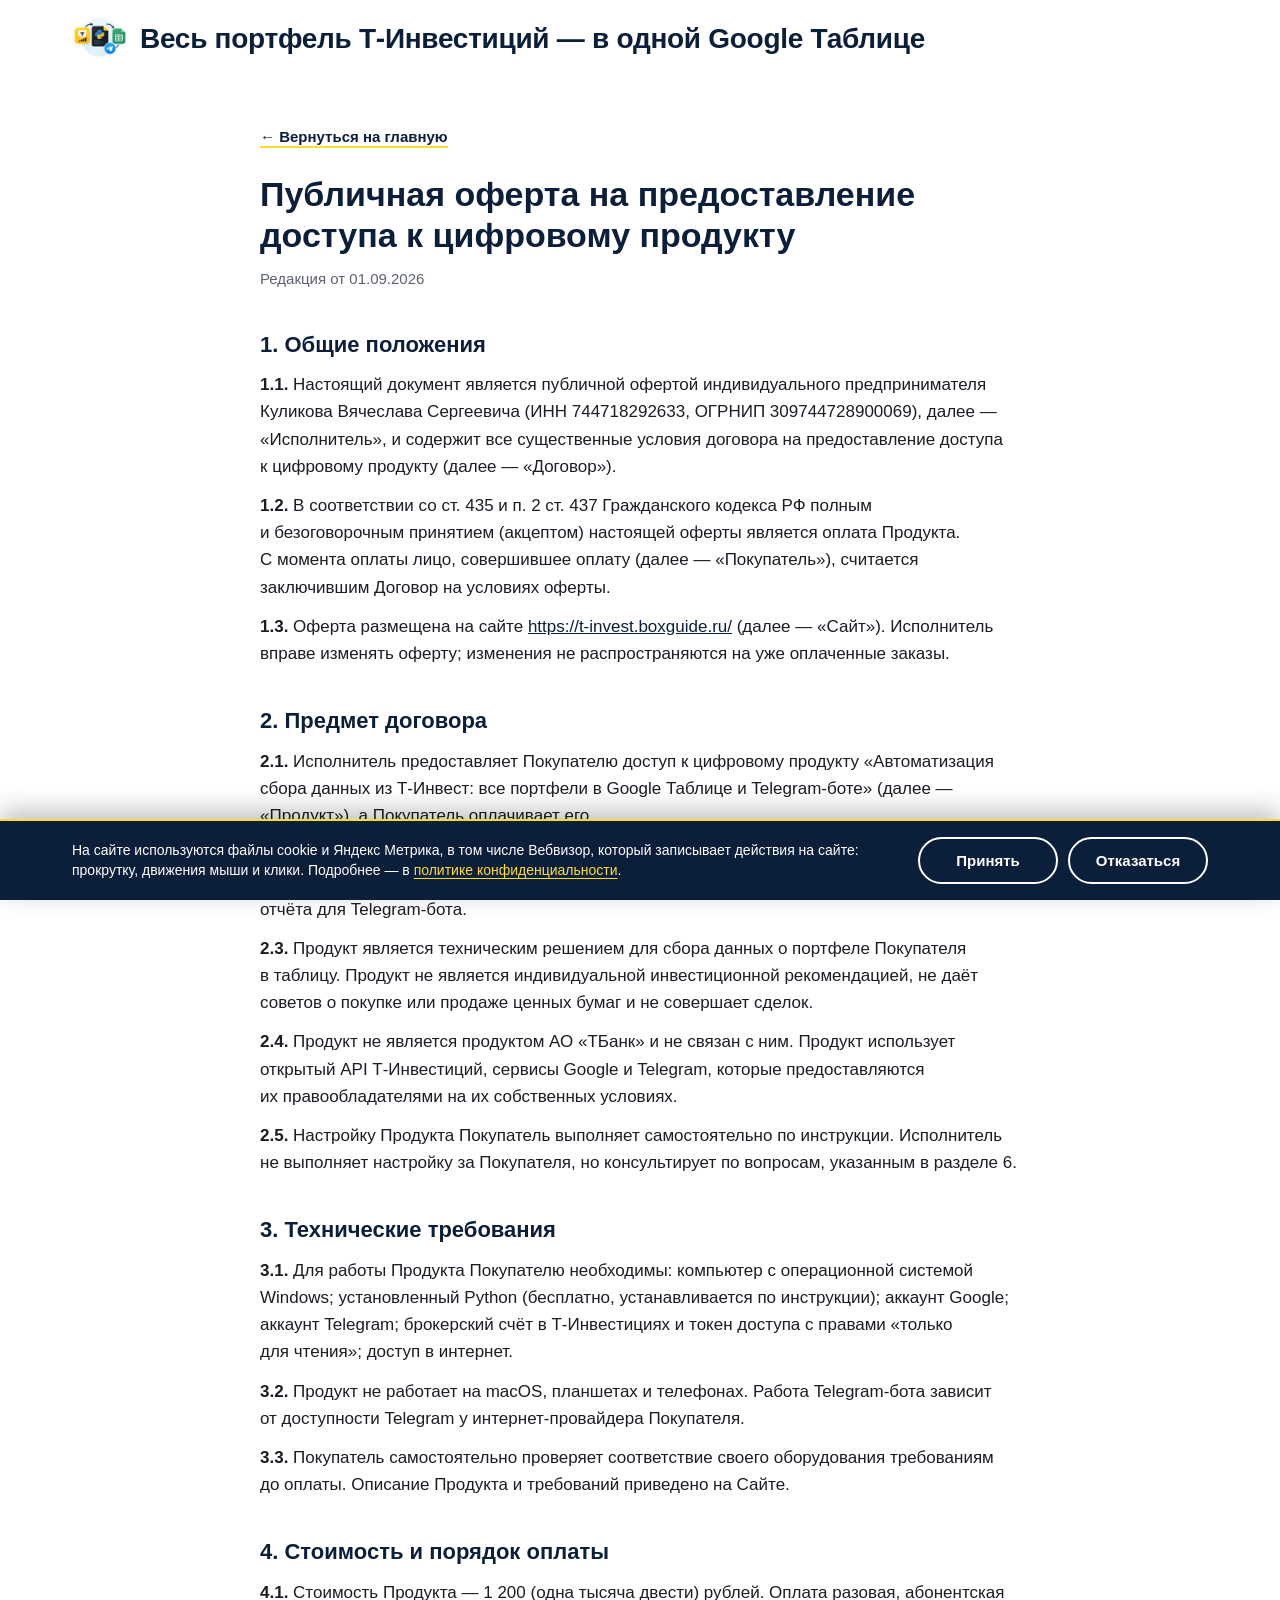
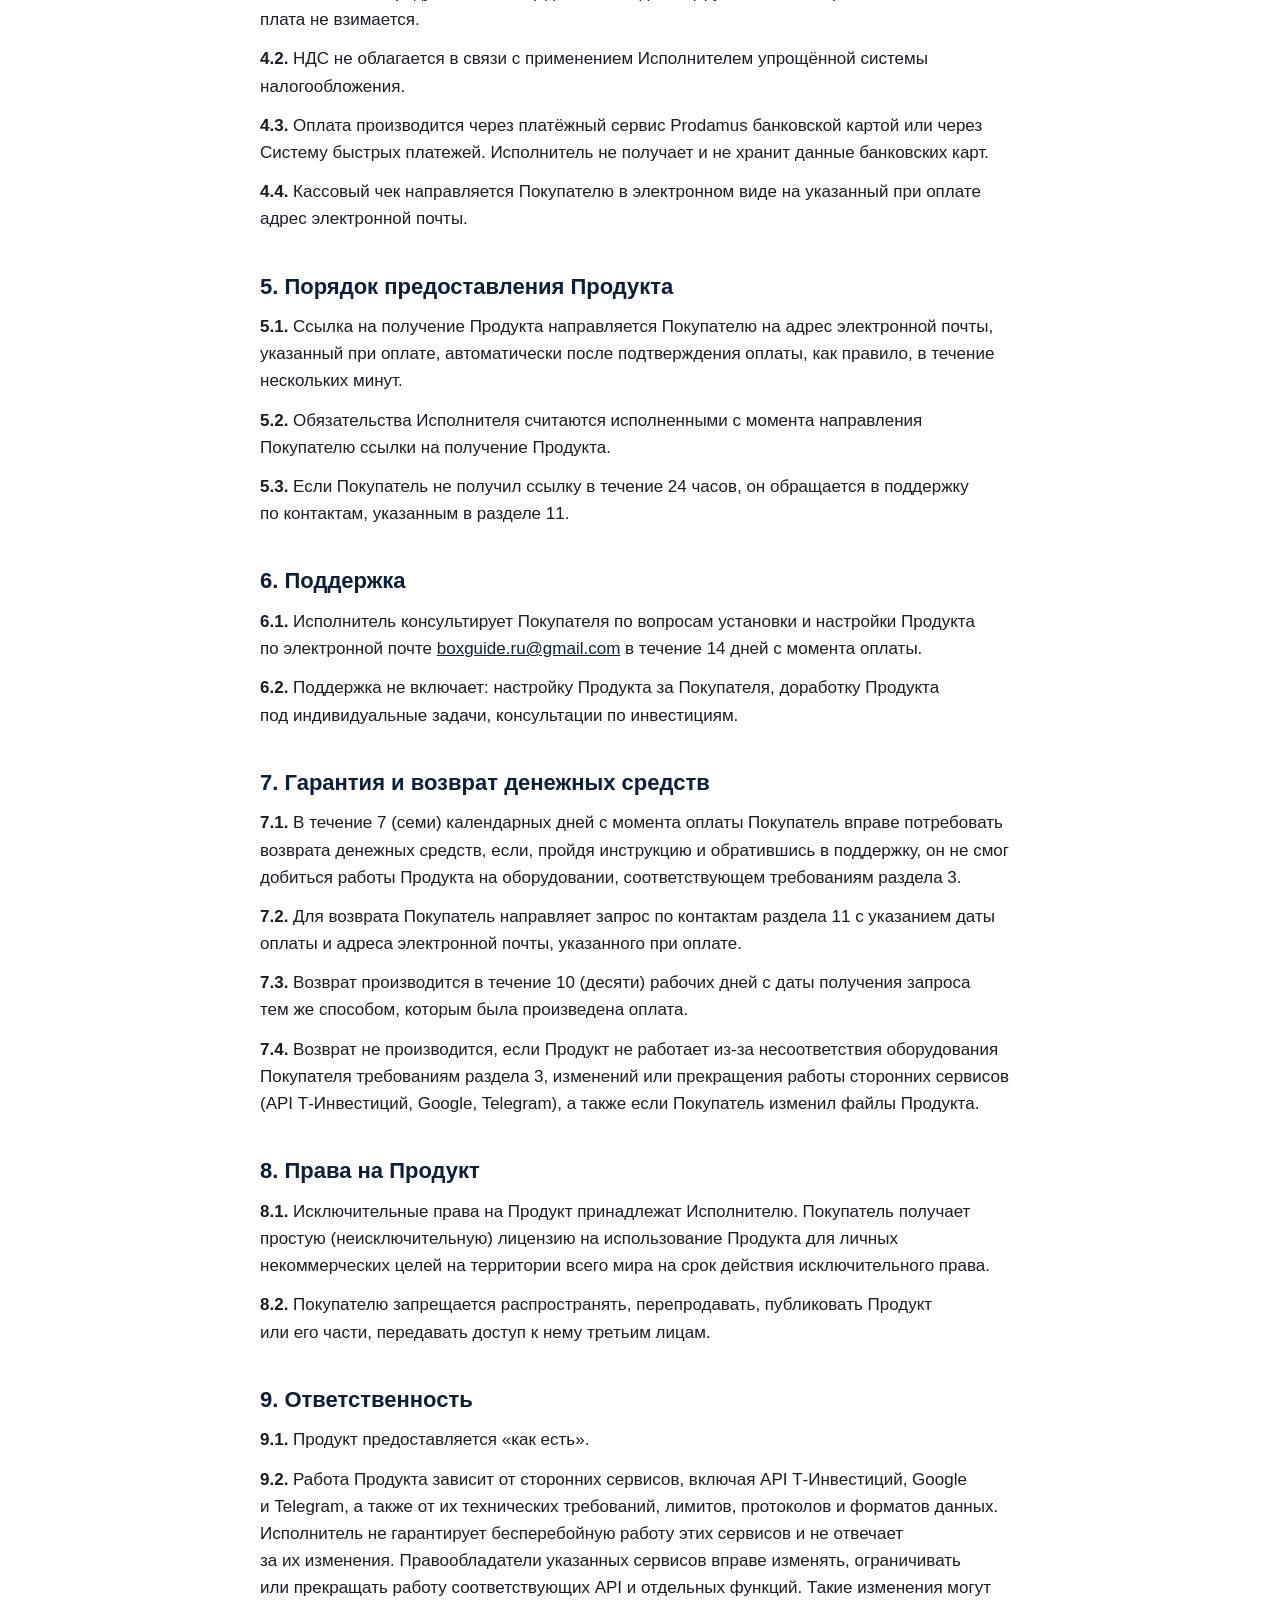
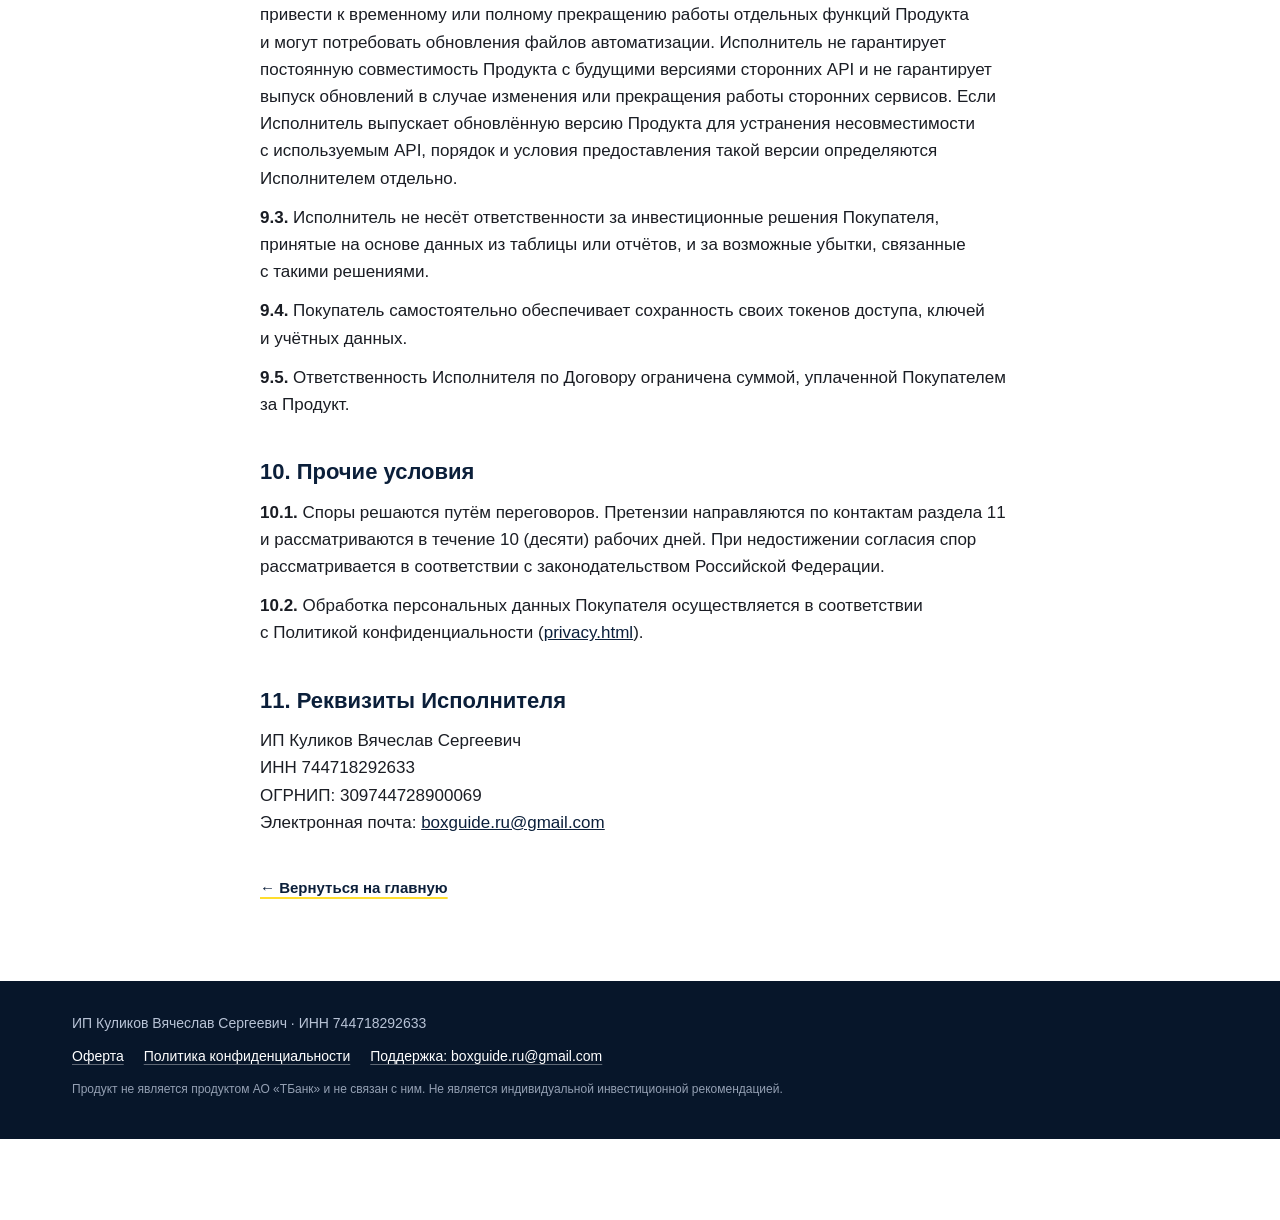
==== commit 9c2e7f22: "Лендинг на «ты», Telegram в схеме и политике, «Разовая покупка», 320px - обращение на «ты», от автор" ====
--- a/oferta.html
+++ b/oferta.html
@@ -24,7 +24,7 @@
     <div class="container doc__inner">
       <a class="doc__back" href="index.html">← Вернуться на&nbsp;главную</a>
       <h1 class="doc__title">Публичная оферта на&nbsp;предоставление доступа к&nbsp;цифровому продукту</h1>
-      <p class="doc__date">Редакция от&nbsp;05.10.2026</p>
+      <p class="doc__date">Редакция от&nbsp;01.09.2026</p>
       <section class="doc__section">
         <h2 class="doc__h2">1. Общие положения</h2>
         <p class="doc__item"><span class="doc__num">1.1.</span> Настоящий документ является публичной офертой индивидуального предпринимателя Куликова Вячеслава Сергеевича (ИНН&nbsp;744718292633, ОГРНИП 309744728900069), далее&nbsp;— «Исполнитель», и&nbsp;содержит все&nbsp;существенные условия договора на&nbsp;предоставление доступа к&nbsp;цифровому продукту (далее&nbsp;— «Договор»).</p>
@@ -77,8 +77,8 @@
       </section>
       <section class="doc__section">
         <h2 class="doc__h2">9. Ответственность</h2>
-        <p class="doc__item"><span class="doc__num">9.1.</span> Продукт предоставляется «как&nbsp;есть». Исполнитель не&nbsp;гарантирует бесперебойную работу сторонних сервисов, от&nbsp;которых зависит работа Продукта, и&nbsp;не&nbsp;отвечает за&nbsp;их&nbsp;изменения.</p>
-        <p class="doc__item"><span class="doc__num">9.2.</span> Работа Продукта зависит от&nbsp;сторонних сервисов, включая API Т‑Инвестиций, Google и&nbsp;Telegram, а&nbsp;также от&nbsp;их&nbsp;технических требований, лимитов, протоколов и&nbsp;форматов данных. Правообладатели указанных сервисов вправе изменять, ограничивать или&nbsp;прекращать работу соответствующих API и&nbsp;отдельных функций. Такие изменения могут привести к&nbsp;временному или&nbsp;полному прекращению работы отдельных функций Продукта и&nbsp;могут потребовать обновления файлов автоматизации. Исполнитель не&nbsp;гарантирует постоянную совместимость Продукта с&nbsp;будущими версиями сторонних API и&nbsp;не&nbsp;гарантирует выпуск обновлений в&nbsp;случае изменения или&nbsp;прекращения работы сторонних сервисов. Если Исполнитель выпускает обновлённую версию Продукта для&nbsp;устранения несовместимости с&nbsp;используемым API, порядок и&nbsp;условия предоставления такой версии определяются Исполнителем отдельно.</p>
+        <p class="doc__item"><span class="doc__num">9.1.</span> Продукт предоставляется «как&nbsp;есть».</p>
+        <p class="doc__item"><span class="doc__num">9.2.</span> Работа Продукта зависит от&nbsp;сторонних сервисов, включая API Т‑Инвестиций, Google и&nbsp;Telegram, а&nbsp;также от&nbsp;их&nbsp;технических требований, лимитов, протоколов и&nbsp;форматов данных. Исполнитель не&nbsp;гарантирует бесперебойную работу этих сервисов и&nbsp;не&nbsp;отвечает за&nbsp;их&nbsp;изменения. Правообладатели указанных сервисов вправе изменять, ограничивать или&nbsp;прекращать работу соответствующих API и&nbsp;отдельных функций. Такие изменения могут привести к&nbsp;временному или&nbsp;полному прекращению работы отдельных функций Продукта и&nbsp;могут потребовать обновления файлов автоматизации. Исполнитель не&nbsp;гарантирует постоянную совместимость Продукта с&nbsp;будущими версиями сторонних API и&nbsp;не&nbsp;гарантирует выпуск обновлений в&nbsp;случае изменения или&nbsp;прекращения работы сторонних сервисов. Если Исполнитель выпускает обновлённую версию Продукта для&nbsp;устранения несовместимости с&nbsp;используемым API, порядок и&nbsp;условия предоставления такой версии определяются Исполнителем отдельно.</p>
         <p class="doc__item"><span class="doc__num">9.3.</span> Исполнитель не&nbsp;несёт ответственности за&nbsp;инвестиционные решения Покупателя, принятые на&nbsp;основе данных из&nbsp;таблицы или&nbsp;отчётов, и&nbsp;за&nbsp;возможные убытки, связанные с&nbsp;такими решениями.</p>
         <p class="doc__item"><span class="doc__num">9.4.</span> Покупатель самостоятельно обеспечивает сохранность своих токенов доступа, ключей и&nbsp;учётных данных.</p>
         <p class="doc__item"><span class="doc__num">9.5.</span> Ответственность Исполнителя по&nbsp;Договору ограничена суммой, уплаченной Покупателем за&nbsp;Продукт.</p>
--- a/styles.css
+++ b/styles.css
@@ -346,7 +346,8 @@
 .section--dark .footnote { color: var(--on-dark-muted); }
 
 /* Плашки-теги под обещанием */
-/* Две строки на всех ширинах: «Без навыков программирования», ниже «Навсегда» · «Без подписок» */
+/* С 480px две строки: «Без навыков программирования», ниже «Разовая покупка» · «Без подписки».
+   Уже 480px — обычный перенос: вторая пара не помещается в 360px и давала горизонтальную прокрутку */
 .hero-tags {
   list-style: none;
   margin: 22px 0 0;
@@ -371,10 +372,20 @@
   white-space: nowrap;
 }
 .hero-tag::before { content: "✓"; color: var(--yellow); font-weight: 800; }
+@media (max-width: 479px) {
+  .hero-tags { display: flex; flex-wrap: wrap; gap: 12px; }
+}
 /* Уже 360px: плашка «Без навыков программирования» не помещалась в 288px и давала горизонтальную прокрутку */
 @media (max-width: 359px) {
   .hero-tag { padding: 8px 12px; font-size: 15px; white-space: normal; }
   .hero__content { min-width: 0; }
+  /* 320px: шаги «Как запустить автоматизацию?» и кнопка предпросмотра давали горизонтальную прокрутку */
+  .gallery,
+  .auto-steps { grid-template-columns: minmax(0, 1fr); }
+  .auto-step { padding: 10px 8px; gap: 10px; font-size: 15px; }
+  .auto-step__num { width: 32px; height: 32px; font-size: 15px; }
+  .auto-step__text { min-width: 0; overflow-wrap: anywhere; }
+  .preview__btn { padding: 12px 14px; font-size: 14px; }
 }
 
 /* Сроки: шаги с номерами. На мобильном столбиком с вертикальной линией, с 768px в ряд со стрелкой-линией */
@@ -786,6 +797,32 @@
 .ro-flow__icon--python { background: #1A1F2B; }
 .ro-flow__icon--sheets { background: var(--green); }
 .ro-flow__label { font-size: 16px; font-weight: 700; line-height: 1.3; color: var(--navy); }
+
+/* Пунктирная ветка от Python: отчёт в Telegram по желанию */
+.ro-branch { display: flex; flex-direction: column; align-items: center; }
+.ro-branch__line { width: 0; height: 18px; border-left: 2px dashed #9AA3B2; }
+.ro-branch__chip {
+  display: inline-flex;
+  align-items: center;
+  gap: 8px;
+  padding: 4px 12px 4px 4px;
+  text-align: left;
+  border: 1px dashed #9AA3B2;
+  border-radius: 999px;
+  background: var(--white);
+  font-size: 14px;
+  line-height: 1.3;
+  color: var(--muted);
+}
+.ro-branch__icon {
+  flex-shrink: 0;
+  display: grid;
+  place-items: center;
+  width: 24px;
+  height: 24px;
+  border-radius: 50%;
+  background: #229ED9;
+}
 
 /* Права токена под узлом API */
 .ro-perms {
@@ -1013,7 +1050,7 @@
 .feature__title { font-size: 19px; line-height: 1.3; font-weight: 800; color: var(--navy); }
 .feature__body p { margin-top: 8px; }
 /* Плашка «Это не торговый робот» под схемой */
-.feature--plain { margin-top: 14px; background: var(--white); border: 1px solid var(--line); font-weight: 400; }
+.feature--plain { margin-top: 14px; padding: 20px; background: var(--white); border: 1px solid var(--line); font-weight: 400; }
 
 /* Карусель */
 .carousel { position: relative; }
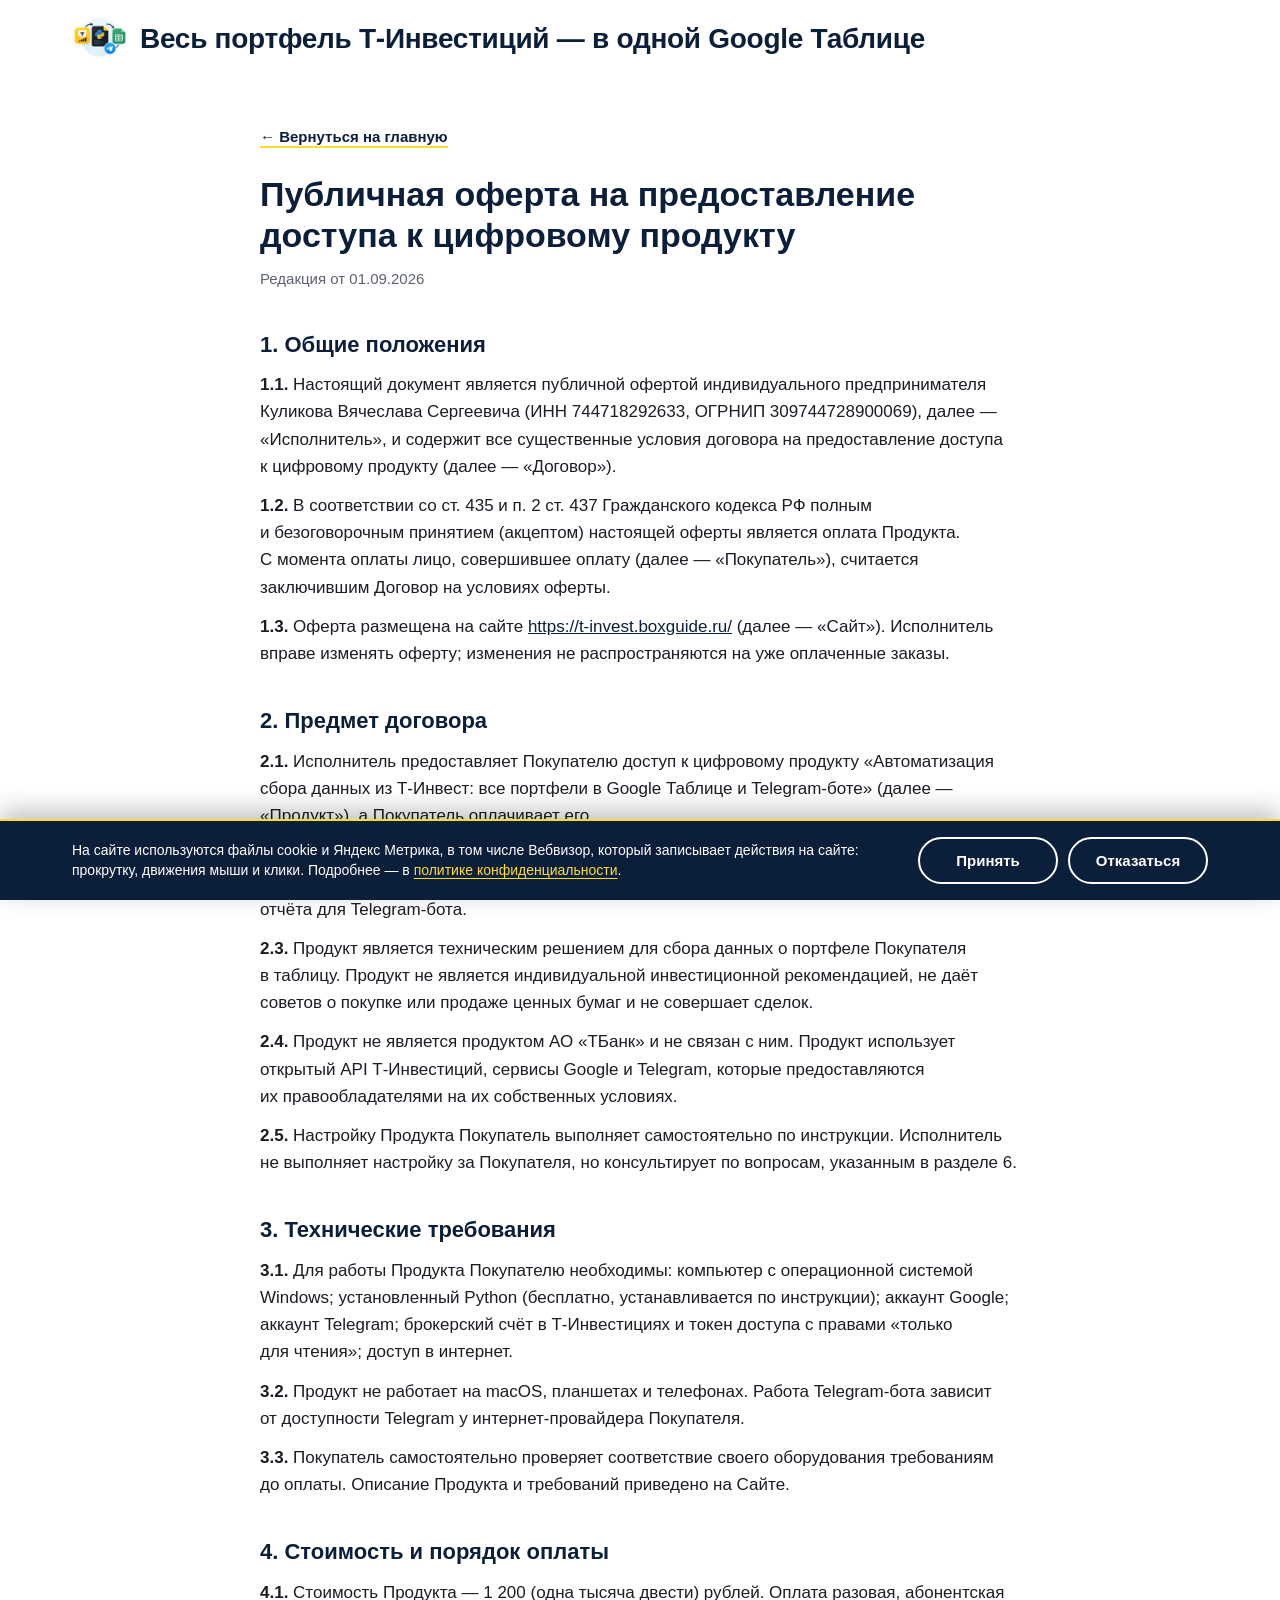
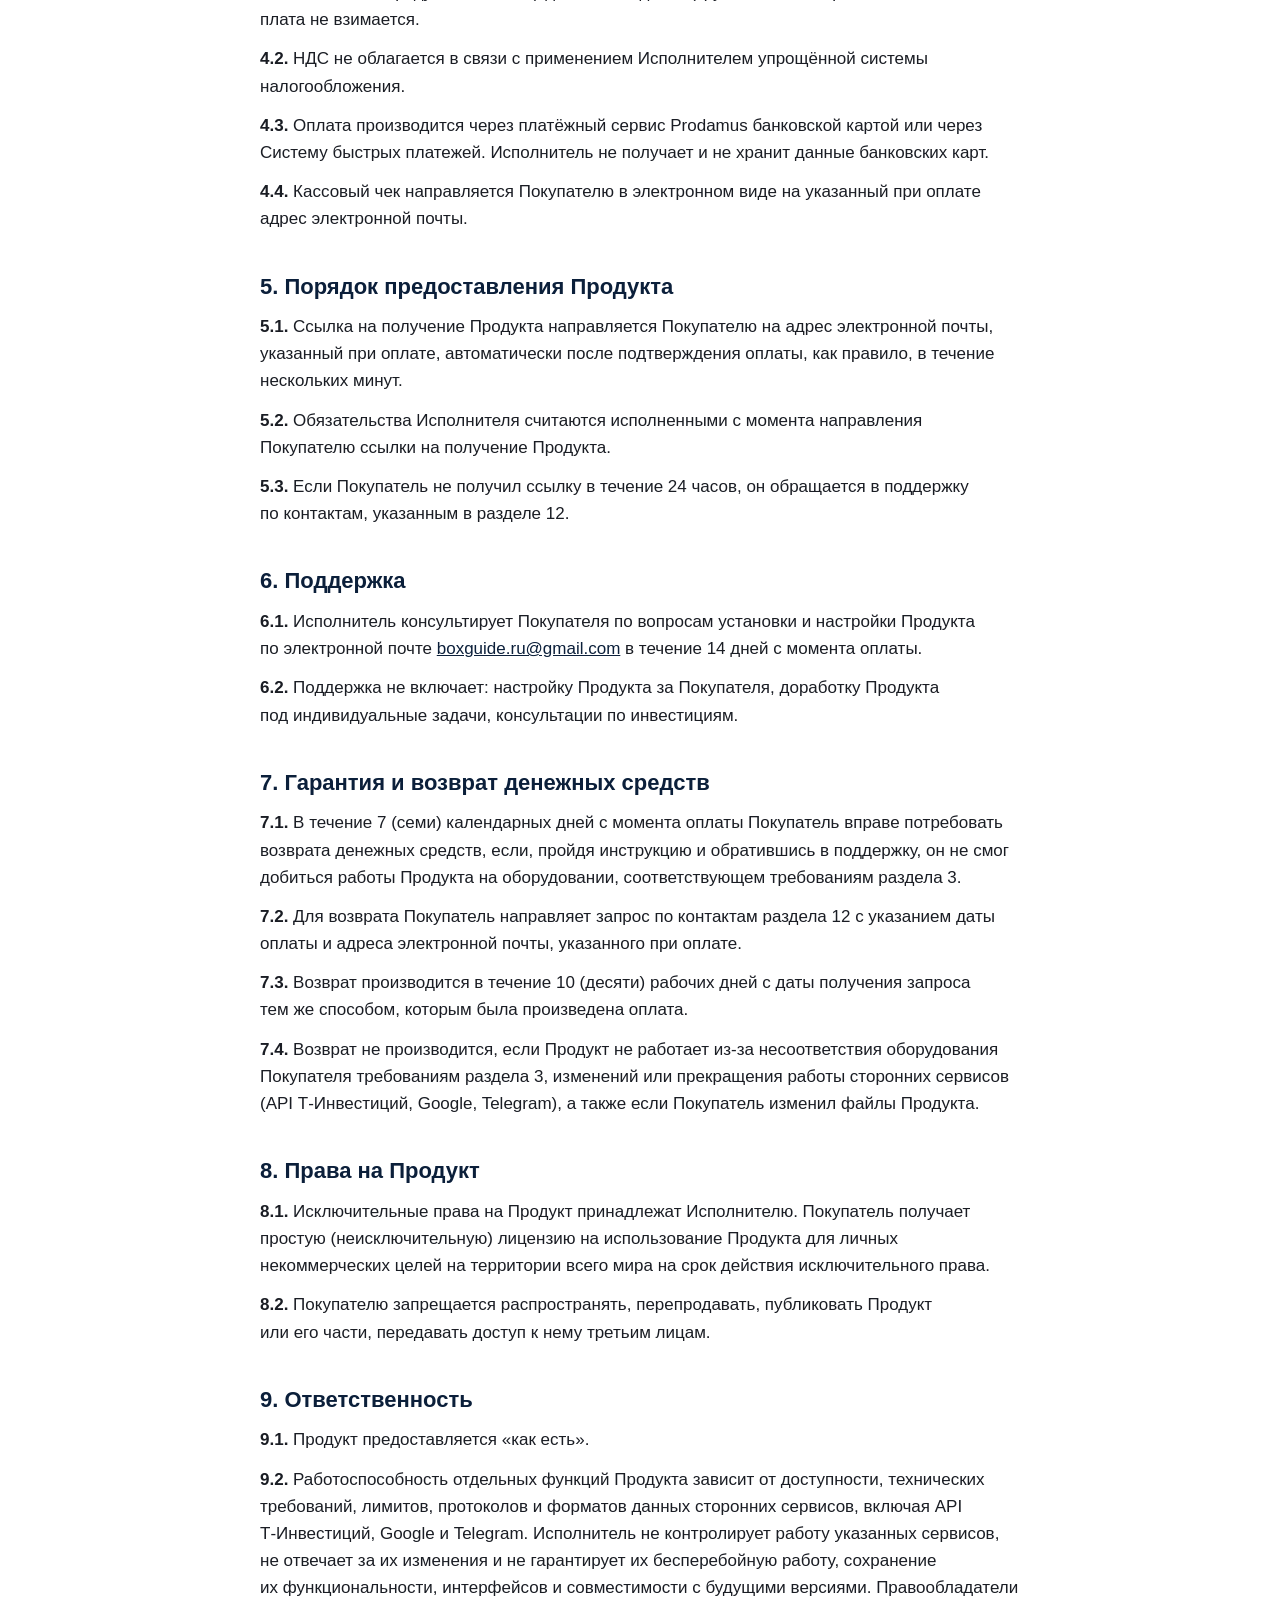
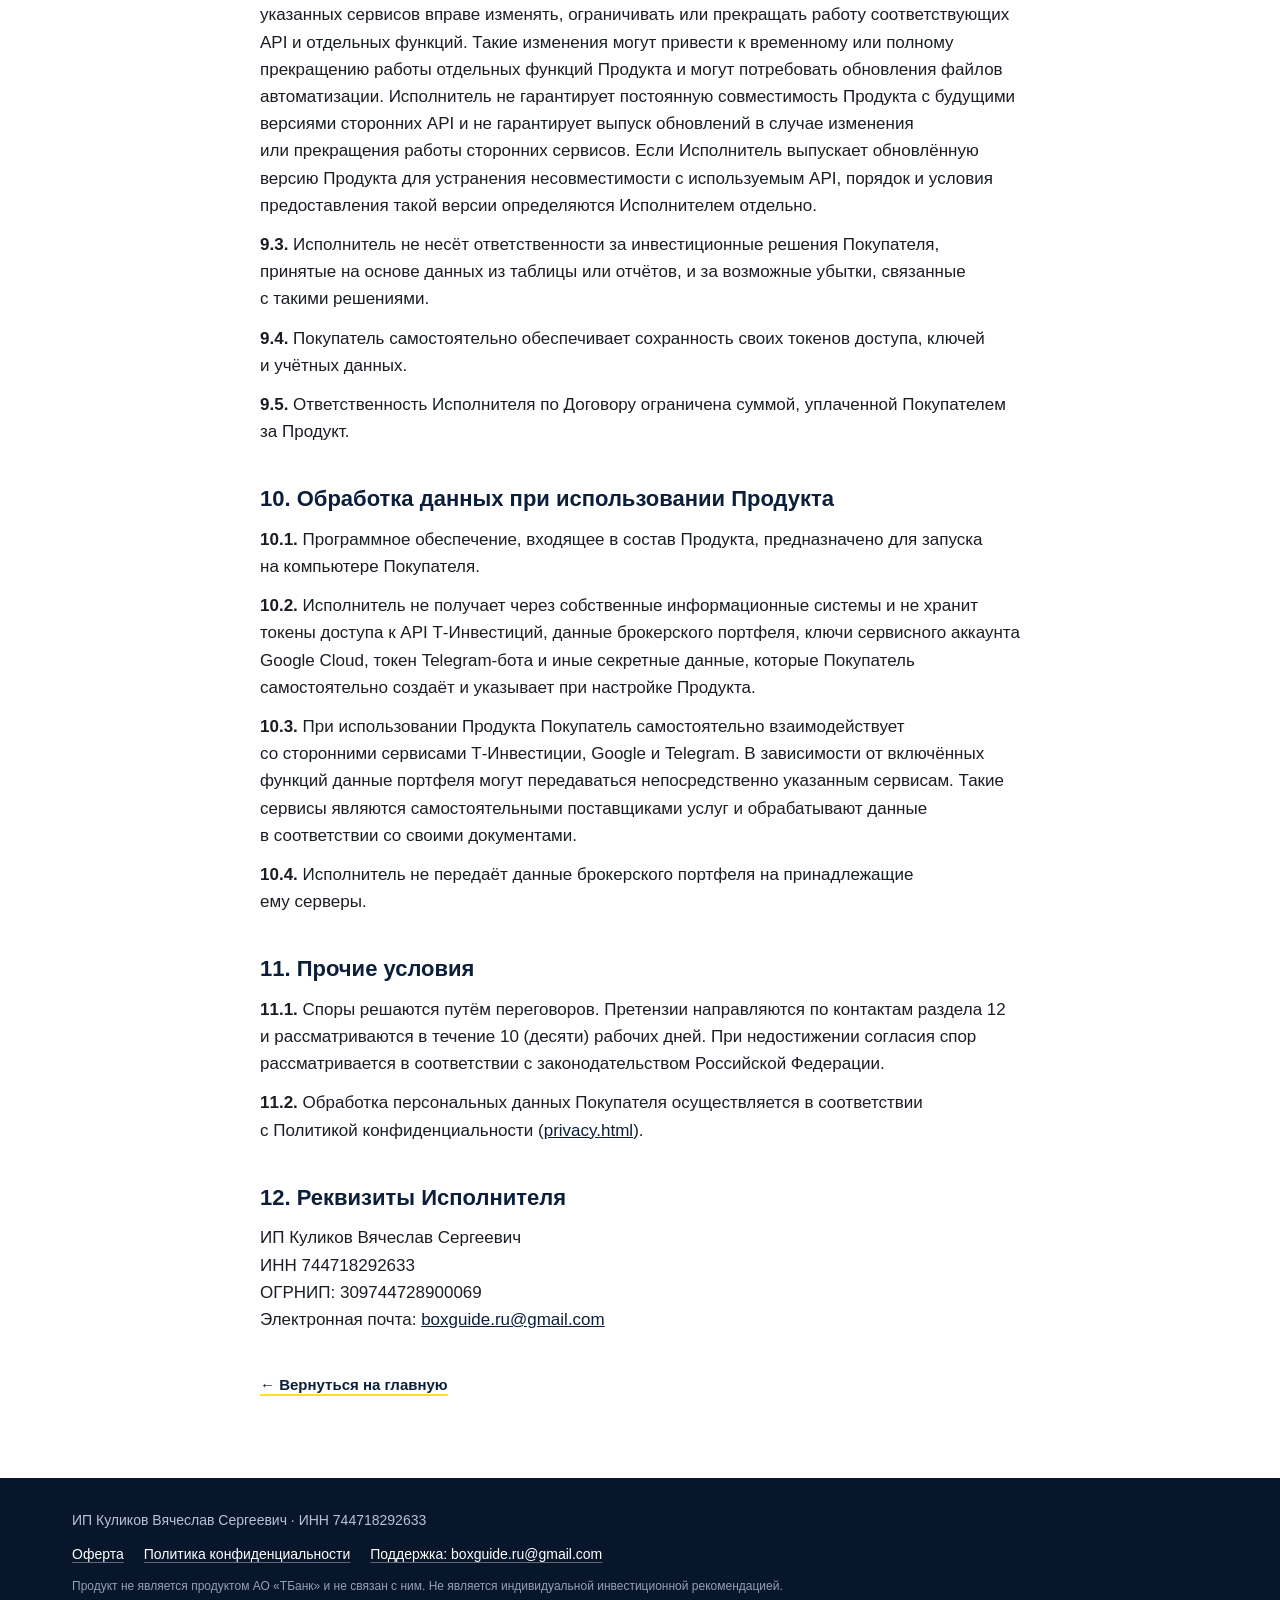
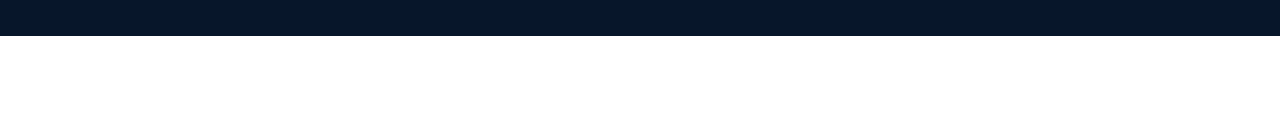
==== commit 9d295d7f: "Политика 2.4/6.3, оферта 9.2 и раздел 10, якоря пунктов, карточка безопасности - политика: п. 2.4 — " ====
--- a/oferta.html
+++ b/oferta.html
@@ -27,69 +27,76 @@
       <p class="doc__date">Редакция от&nbsp;01.09.2026</p>
       <section class="doc__section">
         <h2 class="doc__h2">1. Общие положения</h2>
-        <p class="doc__item"><span class="doc__num">1.1.</span> Настоящий документ является публичной офертой индивидуального предпринимателя Куликова Вячеслава Сергеевича (ИНН&nbsp;744718292633, ОГРНИП 309744728900069), далее&nbsp;— «Исполнитель», и&nbsp;содержит все&nbsp;существенные условия договора на&nbsp;предоставление доступа к&nbsp;цифровому продукту (далее&nbsp;— «Договор»).</p>
-        <p class="doc__item"><span class="doc__num">1.2.</span> В&nbsp;соответствии со&nbsp;ст.&nbsp;435 и&nbsp;п.&nbsp;2 ст.&nbsp;437 Гражданского кодекса РФ&nbsp;полным и&nbsp;безоговорочным принятием (акцептом) настоящей оферты является оплата Продукта. С&nbsp;момента оплаты лицо, совершившее оплату (далее&nbsp;— «Покупатель»), считается заключившим Договор на&nbsp;условиях оферты.</p>
-        <p class="doc__item"><span class="doc__num">1.3.</span> Оферта размещена на&nbsp;сайте <a href="index.html">https://t-invest.boxguide.ru/</a> (далее&nbsp;— «Сайт»). Исполнитель вправе изменять оферту; изменения не&nbsp;распространяются на&nbsp;уже&nbsp;оплаченные заказы.</p>
+        <p class="doc__item" id="p-1-1"><span class="doc__num">1.1.</span> Настоящий документ является публичной офертой индивидуального предпринимателя Куликова Вячеслава Сергеевича (ИНН&nbsp;744718292633, ОГРНИП 309744728900069), далее&nbsp;— «Исполнитель», и&nbsp;содержит все&nbsp;существенные условия договора на&nbsp;предоставление доступа к&nbsp;цифровому продукту (далее&nbsp;— «Договор»).</p>
+        <p class="doc__item" id="p-1-2"><span class="doc__num">1.2.</span> В&nbsp;соответствии со&nbsp;ст.&nbsp;435 и&nbsp;п.&nbsp;2 ст.&nbsp;437 Гражданского кодекса РФ&nbsp;полным и&nbsp;безоговорочным принятием (акцептом) настоящей оферты является оплата Продукта. С&nbsp;момента оплаты лицо, совершившее оплату (далее&nbsp;— «Покупатель»), считается заключившим Договор на&nbsp;условиях оферты.</p>
+        <p class="doc__item" id="p-1-3"><span class="doc__num">1.3.</span> Оферта размещена на&nbsp;сайте <a href="index.html">https://t-invest.boxguide.ru/</a> (далее&nbsp;— «Сайт»). Исполнитель вправе изменять оферту; изменения не&nbsp;распространяются на&nbsp;уже&nbsp;оплаченные заказы.</p>
       </section>
       <section class="doc__section">
         <h2 class="doc__h2">2. Предмет договора</h2>
-        <p class="doc__item"><span class="doc__num">2.1.</span> Исполнитель предоставляет Покупателю доступ к&nbsp;цифровому продукту «Автоматизация сбора данных из&nbsp;Т‑Инвест: все&nbsp;портфели в&nbsp;Google Таблице и&nbsp;Telegram‑боте» (далее&nbsp;— «Продукт»), а&nbsp;Покупатель оплачивает его.</p>
-        <p class="doc__item"><span class="doc__num">2.2.</span> В&nbsp;состав Продукта входят: пошаговая инструкция со&nbsp;скриншотами в&nbsp;электронном виде; файлы со&nbsp;скриптами на&nbsp;языке Python; шаблон Google Таблицы для&nbsp;импорта; шаблон утреннего отчёта для&nbsp;Telegram‑бота.</p>
-        <p class="doc__item"><span class="doc__num">2.3.</span> Продукт является техническим решением для&nbsp;сбора данных о&nbsp;портфеле Покупателя в&nbsp;таблицу. Продукт не&nbsp;является индивидуальной инвестиционной рекомендацией, не&nbsp;даёт советов о&nbsp;покупке или&nbsp;продаже ценных бумаг и&nbsp;не&nbsp;совершает сделок.</p>
-        <p class="doc__item"><span class="doc__num">2.4.</span> Продукт не&nbsp;является продуктом АО&nbsp;«ТБанк» и&nbsp;не&nbsp;связан с&nbsp;ним. Продукт использует открытый API Т‑Инвестиций, сервисы Google и&nbsp;Telegram, которые предоставляются их&nbsp;правообладателями на&nbsp;их&nbsp;собственных условиях.</p>
-        <p class="doc__item"><span class="doc__num">2.5.</span> Настройку Продукта Покупатель выполняет самостоятельно по&nbsp;инструкции. Исполнитель не&nbsp;выполняет настройку за&nbsp;Покупателя, но&nbsp;консультирует по&nbsp;вопросам, указанным в&nbsp;разделе 6.</p>
+        <p class="doc__item" id="p-2-1"><span class="doc__num">2.1.</span> Исполнитель предоставляет Покупателю доступ к&nbsp;цифровому продукту «Автоматизация сбора данных из&nbsp;Т‑Инвест: все&nbsp;портфели в&nbsp;Google Таблице и&nbsp;Telegram‑боте» (далее&nbsp;— «Продукт»), а&nbsp;Покупатель оплачивает его.</p>
+        <p class="doc__item" id="p-2-2"><span class="doc__num">2.2.</span> В&nbsp;состав Продукта входят: пошаговая инструкция со&nbsp;скриншотами в&nbsp;электронном виде; файлы со&nbsp;скриптами на&nbsp;языке Python; шаблон Google Таблицы для&nbsp;импорта; шаблон утреннего отчёта для&nbsp;Telegram‑бота.</p>
+        <p class="doc__item" id="p-2-3"><span class="doc__num">2.3.</span> Продукт является техническим решением для&nbsp;сбора данных о&nbsp;портфеле Покупателя в&nbsp;таблицу. Продукт не&nbsp;является индивидуальной инвестиционной рекомендацией, не&nbsp;даёт советов о&nbsp;покупке или&nbsp;продаже ценных бумаг и&nbsp;не&nbsp;совершает сделок.</p>
+        <p class="doc__item" id="p-2-4"><span class="doc__num">2.4.</span> Продукт не&nbsp;является продуктом АО&nbsp;«ТБанк» и&nbsp;не&nbsp;связан с&nbsp;ним. Продукт использует открытый API Т‑Инвестиций, сервисы Google и&nbsp;Telegram, которые предоставляются их&nbsp;правообладателями на&nbsp;их&nbsp;собственных условиях.</p>
+        <p class="doc__item" id="p-2-5"><span class="doc__num">2.5.</span> Настройку Продукта Покупатель выполняет самостоятельно по&nbsp;инструкции. Исполнитель не&nbsp;выполняет настройку за&nbsp;Покупателя, но&nbsp;консультирует по&nbsp;вопросам, указанным в&nbsp;разделе 6.</p>
       </section>
       <section class="doc__section">
         <h2 class="doc__h2">3. Технические требования</h2>
-        <p class="doc__item"><span class="doc__num">3.1.</span> Для&nbsp;работы Продукта Покупателю необходимы: компьютер с&nbsp;операционной системой Windows; установленный Python (бесплатно, устанавливается по&nbsp;инструкции); аккаунт Google; аккаунт Telegram; брокерский счёт в&nbsp;Т‑Инвестициях и&nbsp;токен доступа с&nbsp;правами «только для&nbsp;чтения»; доступ в&nbsp;интернет.</p>
-        <p class="doc__item"><span class="doc__num">3.2.</span> Продукт не&nbsp;работает на&nbsp;macOS, планшетах и&nbsp;телефонах. Работа Telegram‑бота зависит от&nbsp;доступности Telegram у&nbsp;интернет-провайдера Покупателя.</p>
-        <p class="doc__item"><span class="doc__num">3.3.</span> Покупатель самостоятельно проверяет соответствие своего оборудования требованиям до&nbsp;оплаты. Описание Продукта и&nbsp;требований приведено на&nbsp;Сайте.</p>
+        <p class="doc__item" id="p-3-1"><span class="doc__num">3.1.</span> Для&nbsp;работы Продукта Покупателю необходимы: компьютер с&nbsp;операционной системой Windows; установленный Python (бесплатно, устанавливается по&nbsp;инструкции); аккаунт Google; аккаунт Telegram; брокерский счёт в&nbsp;Т‑Инвестициях и&nbsp;токен доступа с&nbsp;правами «только для&nbsp;чтения»; доступ в&nbsp;интернет.</p>
+        <p class="doc__item" id="p-3-2"><span class="doc__num">3.2.</span> Продукт не&nbsp;работает на&nbsp;macOS, планшетах и&nbsp;телефонах. Работа Telegram‑бота зависит от&nbsp;доступности Telegram у&nbsp;интернет-провайдера Покупателя.</p>
+        <p class="doc__item" id="p-3-3"><span class="doc__num">3.3.</span> Покупатель самостоятельно проверяет соответствие своего оборудования требованиям до&nbsp;оплаты. Описание Продукта и&nbsp;требований приведено на&nbsp;Сайте.</p>
       </section>
       <section class="doc__section">
         <h2 class="doc__h2">4. Стоимость и&nbsp;порядок оплаты</h2>
-        <p class="doc__item"><span class="doc__num">4.1.</span> Стоимость Продукта&nbsp;— 1&nbsp;200&nbsp;(одна тысяча двести) рублей. Оплата разовая, абонентская плата не&nbsp;взимается.</p>
-        <p class="doc__item"><span class="doc__num">4.2.</span> НДС&nbsp;не&nbsp;облагается в&nbsp;связи с&nbsp;применением Исполнителем упрощённой системы налогообложения.</p>
-        <p class="doc__item"><span class="doc__num">4.3.</span> Оплата производится через платёжный сервис Prodamus банковской картой или&nbsp;через Систему быстрых платежей. Исполнитель не&nbsp;получает и&nbsp;не&nbsp;хранит данные банковских карт.</p>
-        <p class="doc__item"><span class="doc__num">4.4.</span> Кассовый чек&nbsp;направляется Покупателю в&nbsp;электронном виде на&nbsp;указанный при&nbsp;оплате адрес электронной почты.</p>
+        <p class="doc__item" id="p-4-1"><span class="doc__num">4.1.</span> Стоимость Продукта&nbsp;— 1&nbsp;200&nbsp;(одна тысяча двести) рублей. Оплата разовая, абонентская плата не&nbsp;взимается.</p>
+        <p class="doc__item" id="p-4-2"><span class="doc__num">4.2.</span> НДС&nbsp;не&nbsp;облагается в&nbsp;связи с&nbsp;применением Исполнителем упрощённой системы налогообложения.</p>
+        <p class="doc__item" id="p-4-3"><span class="doc__num">4.3.</span> Оплата производится через платёжный сервис Prodamus банковской картой или&nbsp;через Систему быстрых платежей. Исполнитель не&nbsp;получает и&nbsp;не&nbsp;хранит данные банковских карт.</p>
+        <p class="doc__item" id="p-4-4"><span class="doc__num">4.4.</span> Кассовый чек&nbsp;направляется Покупателю в&nbsp;электронном виде на&nbsp;указанный при&nbsp;оплате адрес электронной почты.</p>
       </section>
       <section class="doc__section">
         <h2 class="doc__h2">5. Порядок предоставления Продукта</h2>
-        <p class="doc__item"><span class="doc__num">5.1.</span> Ссылка на&nbsp;получение Продукта направляется Покупателю на&nbsp;адрес электронной почты, указанный при&nbsp;оплате, автоматически после подтверждения оплаты, как&nbsp;правило, в&nbsp;течение нескольких минут.</p>
-        <p class="doc__item"><span class="doc__num">5.2.</span> Обязательства Исполнителя считаются исполненными с&nbsp;момента направления Покупателю ссылки на&nbsp;получение Продукта.</p>
-        <p class="doc__item"><span class="doc__num">5.3.</span> Если Покупатель не&nbsp;получил ссылку в&nbsp;течение 24&nbsp;часов, он&nbsp;обращается в&nbsp;поддержку по&nbsp;контактам, указанным в&nbsp;разделе 11.</p>
+        <p class="doc__item" id="p-5-1"><span class="doc__num">5.1.</span> Ссылка на&nbsp;получение Продукта направляется Покупателю на&nbsp;адрес электронной почты, указанный при&nbsp;оплате, автоматически после подтверждения оплаты, как&nbsp;правило, в&nbsp;течение нескольких минут.</p>
+        <p class="doc__item" id="p-5-2"><span class="doc__num">5.2.</span> Обязательства Исполнителя считаются исполненными с&nbsp;момента направления Покупателю ссылки на&nbsp;получение Продукта.</p>
+        <p class="doc__item" id="p-5-3"><span class="doc__num">5.3.</span> Если Покупатель не&nbsp;получил ссылку в&nbsp;течение 24&nbsp;часов, он&nbsp;обращается в&nbsp;поддержку по&nbsp;контактам, указанным в&nbsp;разделе 12.</p>
       </section>
       <section class="doc__section">
         <h2 class="doc__h2">6. Поддержка</h2>
-        <p class="doc__item"><span class="doc__num">6.1.</span> Исполнитель консультирует Покупателя по&nbsp;вопросам установки и&nbsp;настройки Продукта по&nbsp;электронной почте <a href="mailto:boxguide.ru@gmail.com">boxguide.ru@gmail.com</a> в&nbsp;течение 14&nbsp;дней с&nbsp;момента оплаты.</p>
-        <p class="doc__item"><span class="doc__num">6.2.</span> Поддержка не&nbsp;включает: настройку Продукта за&nbsp;Покупателя, доработку Продукта под&nbsp;индивидуальные задачи, консультации по&nbsp;инвестициям.</p>
+        <p class="doc__item" id="p-6-1"><span class="doc__num">6.1.</span> Исполнитель консультирует Покупателя по&nbsp;вопросам установки и&nbsp;настройки Продукта по&nbsp;электронной почте <a href="mailto:boxguide.ru@gmail.com">boxguide.ru@gmail.com</a> в&nbsp;течение 14&nbsp;дней с&nbsp;момента оплаты.</p>
+        <p class="doc__item" id="p-6-2"><span class="doc__num">6.2.</span> Поддержка не&nbsp;включает: настройку Продукта за&nbsp;Покупателя, доработку Продукта под&nbsp;индивидуальные задачи, консультации по&nbsp;инвестициям.</p>
       </section>
       <section class="doc__section">
         <h2 class="doc__h2">7. Гарантия и&nbsp;возврат денежных средств</h2>
-        <p class="doc__item"><span class="doc__num">7.1.</span> В&nbsp;течение 7&nbsp;(семи) календарных дней с&nbsp;момента оплаты Покупатель вправе потребовать возврата денежных средств, если, пройдя инструкцию и&nbsp;обратившись в&nbsp;поддержку, он&nbsp;не&nbsp;смог добиться работы Продукта на&nbsp;оборудовании, соответствующем требованиям раздела 3.</p>
-        <p class="doc__item"><span class="doc__num">7.2.</span> Для&nbsp;возврата Покупатель направляет запрос по&nbsp;контактам раздела 11 с&nbsp;указанием даты оплаты и&nbsp;адреса электронной почты, указанного при&nbsp;оплате.</p>
-        <p class="doc__item"><span class="doc__num">7.3.</span> Возврат производится в&nbsp;течение 10&nbsp;(десяти) рабочих дней с&nbsp;даты получения запроса тем&nbsp;же&nbsp;способом, которым была произведена оплата.</p>
-        <p class="doc__item"><span class="doc__num">7.4.</span> Возврат не&nbsp;производится, если Продукт не&nbsp;работает из-за несоответствия оборудования Покупателя требованиям раздела 3, изменений или&nbsp;прекращения работы сторонних сервисов (API Т‑Инвестиций, Google, Telegram), а&nbsp;также если Покупатель изменил файлы Продукта.</p>
+        <p class="doc__item" id="p-7-1"><span class="doc__num">7.1.</span> В&nbsp;течение 7&nbsp;(семи) календарных дней с&nbsp;момента оплаты Покупатель вправе потребовать возврата денежных средств, если, пройдя инструкцию и&nbsp;обратившись в&nbsp;поддержку, он&nbsp;не&nbsp;смог добиться работы Продукта на&nbsp;оборудовании, соответствующем требованиям раздела 3.</p>
+        <p class="doc__item" id="p-7-2"><span class="doc__num">7.2.</span> Для&nbsp;возврата Покупатель направляет запрос по&nbsp;контактам раздела 12 с&nbsp;указанием даты оплаты и&nbsp;адреса электронной почты, указанного при&nbsp;оплате.</p>
+        <p class="doc__item" id="p-7-3"><span class="doc__num">7.3.</span> Возврат производится в&nbsp;течение 10&nbsp;(десяти) рабочих дней с&nbsp;даты получения запроса тем&nbsp;же&nbsp;способом, которым была произведена оплата.</p>
+        <p class="doc__item" id="p-7-4"><span class="doc__num">7.4.</span> Возврат не&nbsp;производится, если Продукт не&nbsp;работает из-за несоответствия оборудования Покупателя требованиям раздела 3, изменений или&nbsp;прекращения работы сторонних сервисов (API Т‑Инвестиций, Google, Telegram), а&nbsp;также если Покупатель изменил файлы Продукта.</p>
       </section>
       <section class="doc__section">
         <h2 class="doc__h2">8. Права на&nbsp;Продукт</h2>
-        <p class="doc__item"><span class="doc__num">8.1.</span> Исключительные права на&nbsp;Продукт принадлежат Исполнителю. Покупатель получает простую (неисключительную) лицензию на&nbsp;использование Продукта для&nbsp;личных некоммерческих целей на&nbsp;территории всего мира на&nbsp;срок действия исключительного права.</p>
-        <p class="doc__item"><span class="doc__num">8.2.</span> Покупателю запрещается распространять, перепродавать, публиковать Продукт или&nbsp;его&nbsp;части, передавать доступ к&nbsp;нему третьим лицам.</p>
+        <p class="doc__item" id="p-8-1"><span class="doc__num">8.1.</span> Исключительные права на&nbsp;Продукт принадлежат Исполнителю. Покупатель получает простую (неисключительную) лицензию на&nbsp;использование Продукта для&nbsp;личных некоммерческих целей на&nbsp;территории всего мира на&nbsp;срок действия исключительного права.</p>
+        <p class="doc__item" id="p-8-2"><span class="doc__num">8.2.</span> Покупателю запрещается распространять, перепродавать, публиковать Продукт или&nbsp;его&nbsp;части, передавать доступ к&nbsp;нему третьим лицам.</p>
       </section>
       <section class="doc__section">
         <h2 class="doc__h2">9. Ответственность</h2>
-        <p class="doc__item"><span class="doc__num">9.1.</span> Продукт предоставляется «как&nbsp;есть».</p>
-        <p class="doc__item"><span class="doc__num">9.2.</span> Работа Продукта зависит от&nbsp;сторонних сервисов, включая API Т‑Инвестиций, Google и&nbsp;Telegram, а&nbsp;также от&nbsp;их&nbsp;технических требований, лимитов, протоколов и&nbsp;форматов данных. Исполнитель не&nbsp;гарантирует бесперебойную работу этих сервисов и&nbsp;не&nbsp;отвечает за&nbsp;их&nbsp;изменения. Правообладатели указанных сервисов вправе изменять, ограничивать или&nbsp;прекращать работу соответствующих API и&nbsp;отдельных функций. Такие изменения могут привести к&nbsp;временному или&nbsp;полному прекращению работы отдельных функций Продукта и&nbsp;могут потребовать обновления файлов автоматизации. Исполнитель не&nbsp;гарантирует постоянную совместимость Продукта с&nbsp;будущими версиями сторонних API и&nbsp;не&nbsp;гарантирует выпуск обновлений в&nbsp;случае изменения или&nbsp;прекращения работы сторонних сервисов. Если Исполнитель выпускает обновлённую версию Продукта для&nbsp;устранения несовместимости с&nbsp;используемым API, порядок и&nbsp;условия предоставления такой версии определяются Исполнителем отдельно.</p>
-        <p class="doc__item"><span class="doc__num">9.3.</span> Исполнитель не&nbsp;несёт ответственности за&nbsp;инвестиционные решения Покупателя, принятые на&nbsp;основе данных из&nbsp;таблицы или&nbsp;отчётов, и&nbsp;за&nbsp;возможные убытки, связанные с&nbsp;такими решениями.</p>
-        <p class="doc__item"><span class="doc__num">9.4.</span> Покупатель самостоятельно обеспечивает сохранность своих токенов доступа, ключей и&nbsp;учётных данных.</p>
-        <p class="doc__item"><span class="doc__num">9.5.</span> Ответственность Исполнителя по&nbsp;Договору ограничена суммой, уплаченной Покупателем за&nbsp;Продукт.</p>
+        <p class="doc__item" id="p-9-1"><span class="doc__num">9.1.</span> Продукт предоставляется «как&nbsp;есть».</p>
+        <p class="doc__item" id="p-9-2"><span class="doc__num">9.2.</span> Работоспособность отдельных функций Продукта зависит от&nbsp;доступности, технических требований, лимитов, протоколов и&nbsp;форматов данных сторонних сервисов, включая API Т‑Инвестиций, Google и&nbsp;Telegram. Исполнитель не&nbsp;контролирует работу указанных сервисов, не&nbsp;отвечает за&nbsp;их&nbsp;изменения и&nbsp;не&nbsp;гарантирует их&nbsp;бесперебойную работу, сохранение их&nbsp;функциональности, интерфейсов и&nbsp;совместимости с&nbsp;будущими версиями. Правообладатели указанных сервисов вправе изменять, ограничивать или&nbsp;прекращать работу соответствующих API и&nbsp;отдельных функций. Такие изменения могут привести к&nbsp;временному или&nbsp;полному прекращению работы отдельных функций Продукта и&nbsp;могут потребовать обновления файлов автоматизации. Исполнитель не&nbsp;гарантирует постоянную совместимость Продукта с&nbsp;будущими версиями сторонних API и&nbsp;не&nbsp;гарантирует выпуск обновлений в&nbsp;случае изменения или&nbsp;прекращения работы сторонних сервисов. Если Исполнитель выпускает обновлённую версию Продукта для&nbsp;устранения несовместимости с&nbsp;используемым API, порядок и&nbsp;условия предоставления такой версии определяются Исполнителем отдельно.</p>
+        <p class="doc__item" id="p-9-3"><span class="doc__num">9.3.</span> Исполнитель не&nbsp;несёт ответственности за&nbsp;инвестиционные решения Покупателя, принятые на&nbsp;основе данных из&nbsp;таблицы или&nbsp;отчётов, и&nbsp;за&nbsp;возможные убытки, связанные с&nbsp;такими решениями.</p>
+        <p class="doc__item" id="p-9-4"><span class="doc__num">9.4.</span> Покупатель самостоятельно обеспечивает сохранность своих токенов доступа, ключей и&nbsp;учётных данных.</p>
+        <p class="doc__item" id="p-9-5"><span class="doc__num">9.5.</span> Ответственность Исполнителя по&nbsp;Договору ограничена суммой, уплаченной Покупателем за&nbsp;Продукт.</p>
       </section>
       <section class="doc__section">
-        <h2 class="doc__h2">10. Прочие условия</h2>
-        <p class="doc__item"><span class="doc__num">10.1.</span> Споры решаются путём переговоров. Претензии направляются по&nbsp;контактам раздела 11 и&nbsp;рассматриваются в&nbsp;течение 10&nbsp;(десяти) рабочих дней. При&nbsp;недостижении согласия спор рассматривается в&nbsp;соответствии с&nbsp;законодательством Российской Федерации.</p>
-        <p class="doc__item"><span class="doc__num">10.2.</span> Обработка персональных данных Покупателя осуществляется в&nbsp;соответствии с&nbsp;Политикой конфиденциальности (<a href="privacy.html" data-doc>privacy.html</a>).</p>
+        <h2 class="doc__h2">10. Обработка данных при&nbsp;использовании Продукта</h2>
+        <p class="doc__item" id="p-10-1"><span class="doc__num">10.1.</span> Программное обеспечение, входящее в&nbsp;состав Продукта, предназначено для&nbsp;запуска на&nbsp;компьютере Покупателя.</p>
+        <p class="doc__item" id="p-10-2"><span class="doc__num">10.2.</span> Исполнитель не&nbsp;получает через собственные информационные системы и&nbsp;не&nbsp;хранит токены доступа к&nbsp;API Т‑Инвестиций, данные брокерского портфеля, ключи сервисного аккаунта Google Cloud, токен Telegram‑бота и&nbsp;иные секретные данные, которые Покупатель самостоятельно создаёт и&nbsp;указывает при&nbsp;настройке Продукта.</p>
+        <p class="doc__item" id="p-10-3"><span class="doc__num">10.3.</span> При&nbsp;использовании Продукта Покупатель самостоятельно взаимодействует со&nbsp;сторонними сервисами Т‑Инвестиции, Google и&nbsp;Telegram. В&nbsp;зависимости от&nbsp;включённых функций данные портфеля могут передаваться непосредственно указанным сервисам. Такие сервисы являются самостоятельными поставщиками услуг и&nbsp;обрабатывают данные в&nbsp;соответствии со&nbsp;своими документами.</p>
+        <p class="doc__item" id="p-10-4"><span class="doc__num">10.4.</span> Исполнитель не&nbsp;передаёт данные брокерского портфеля на&nbsp;принадлежащие ему&nbsp;серверы.</p>
       </section>
       <section class="doc__section">
-        <h2 class="doc__h2">11. Реквизиты Исполнителя</h2>
+        <h2 class="doc__h2">11. Прочие условия</h2>
+        <p class="doc__item" id="p-11-1"><span class="doc__num">11.1.</span> Споры решаются путём переговоров. Претензии направляются по&nbsp;контактам раздела 12 и&nbsp;рассматриваются в&nbsp;течение 10&nbsp;(десяти) рабочих дней. При&nbsp;недостижении согласия спор рассматривается в&nbsp;соответствии с&nbsp;законодательством Российской Федерации.</p>
+        <p class="doc__item" id="p-11-2"><span class="doc__num">11.2.</span> Обработка персональных данных Покупателя осуществляется в&nbsp;соответствии с&nbsp;Политикой конфиденциальности (<a href="privacy.html" data-doc>privacy.html</a>).</p>
+      </section>
+      <section class="doc__section">
+        <h2 class="doc__h2">12. Реквизиты Исполнителя</h2>
         <p class="doc__requisites">ИП&nbsp;Куликов Вячеслав Сергеевич<br>
           ИНН&nbsp;744718292633<br>
           ОГРНИП: 309744728900069<br>
--- a/styles.css
+++ b/styles.css
@@ -196,7 +196,7 @@
   text-align: center;
 }
 .buy-strip > .btn { max-width: 100%; }
-.buy-strip__note { max-width: 520px; font-size: 14px; line-height: 1.45; color: var(--muted); }
+.buy-strip__note { max-width: 640px; font-size: 14px; line-height: 1.45; color: var(--muted); }
 .section--dark .buy-strip__note { color: var(--on-dark-muted); }
 
 .nowrap { white-space: nowrap; }
@@ -342,21 +342,23 @@
 /* Звёздочка-ссылка на сноску и сама сноска: мелкий приглушённый текст, звёздочка цветом акцента */
 .fn-ref { color: inherit; text-decoration: none; }
 .fn-ref:hover { text-decoration: underline; }
+/* Звёздочка внутри кнопки-плашки (span вместо ссылки) — тоже кликабельна */
+.fn-ref[data-fn] { cursor: pointer; }
 .footnote { margin-top: 12px; font-size: 13px; line-height: 1.5; color: var(--muted); }
 .section--dark .footnote { color: var(--on-dark-muted); }
 
 /* Плашки-теги под обещанием */
-/* С 480px две строки: «Без навыков программирования», ниже «Разовая покупка» · «Без подписки».
-   Уже 480px — обычный перенос: вторая пара не помещается в 360px и давала горизонтальную прокрутку */
+/* Каждая плашка на своей строке, по левому краю: две длинные плашки в один ряд
+   не помещаются ни на телефоне, ни в левой колонке hero на десктопе */
 .hero-tags {
   list-style: none;
   margin: 22px 0 0;
   padding: 0;
-  display: grid;
-  grid-template-columns: repeat(2, max-content);
-  gap: 16px;
-}
-.hero-tag:first-child { grid-column: 1 / -1; justify-self: start; }
+  display: flex;
+  flex-direction: column;
+  align-items: flex-start;
+  gap: 12px;
+}
 .hero-tag {
   display: inline-flex;
   align-items: center;
@@ -372,9 +374,6 @@
   white-space: nowrap;
 }
 .hero-tag::before { content: "✓"; color: var(--yellow); font-weight: 800; }
-@media (max-width: 479px) {
-  .hero-tags { display: flex; flex-wrap: wrap; gap: 12px; }
-}
 /* Уже 360px: плашка «Без навыков программирования» не помещалась в 288px и давала горизонтальную прокрутку */
 @media (max-width: 359px) {
   .hero-tag { padding: 8px 12px; font-size: 15px; white-space: normal; }
@@ -922,6 +921,7 @@
 /* Подсказка под каруселью на тёмном фоне блока 1: читается, но второстепенная */
 .section--dark .gallery__hint { color: rgba(184, 195, 214, .75); }
 .hero__media .gallery__hint { margin-top: 8px; }
+.gallery__list { min-width: 0; }
 .pick-list { list-style: none; margin: 0; padding: 0; display: grid; gap: 10px; }
 .pick {
   width: 100%;
@@ -1430,6 +1430,10 @@
 .doc__requisites { margin-top: 12px; font-size: 16px; line-height: 1.6; color: var(--text); }
 .doc__num { font-weight: 700; }
 .doc__item--note { color: var(--muted); }
+/* Пункт, на который ведёт ссылка (oferta.html#p-9-2): в окне документов и на отдельной странице */
+.doc__item { scroll-margin-top: calc(var(--header-h) + 16px); border-radius: 6px; transition: background-color .6s ease, box-shadow .6s ease; }
+.doc__item:target,
+.doc__item--hl { background: var(--yellow-soft); box-shadow: 0 0 0 6px var(--yellow-soft); }
 /* Длинный адрес сайта не должен давать горизонтальную прокрутку на телефоне */
 .doc a { color: var(--navy); overflow-wrap: anywhere; }
 .doc__back { overflow-wrap: normal; }
